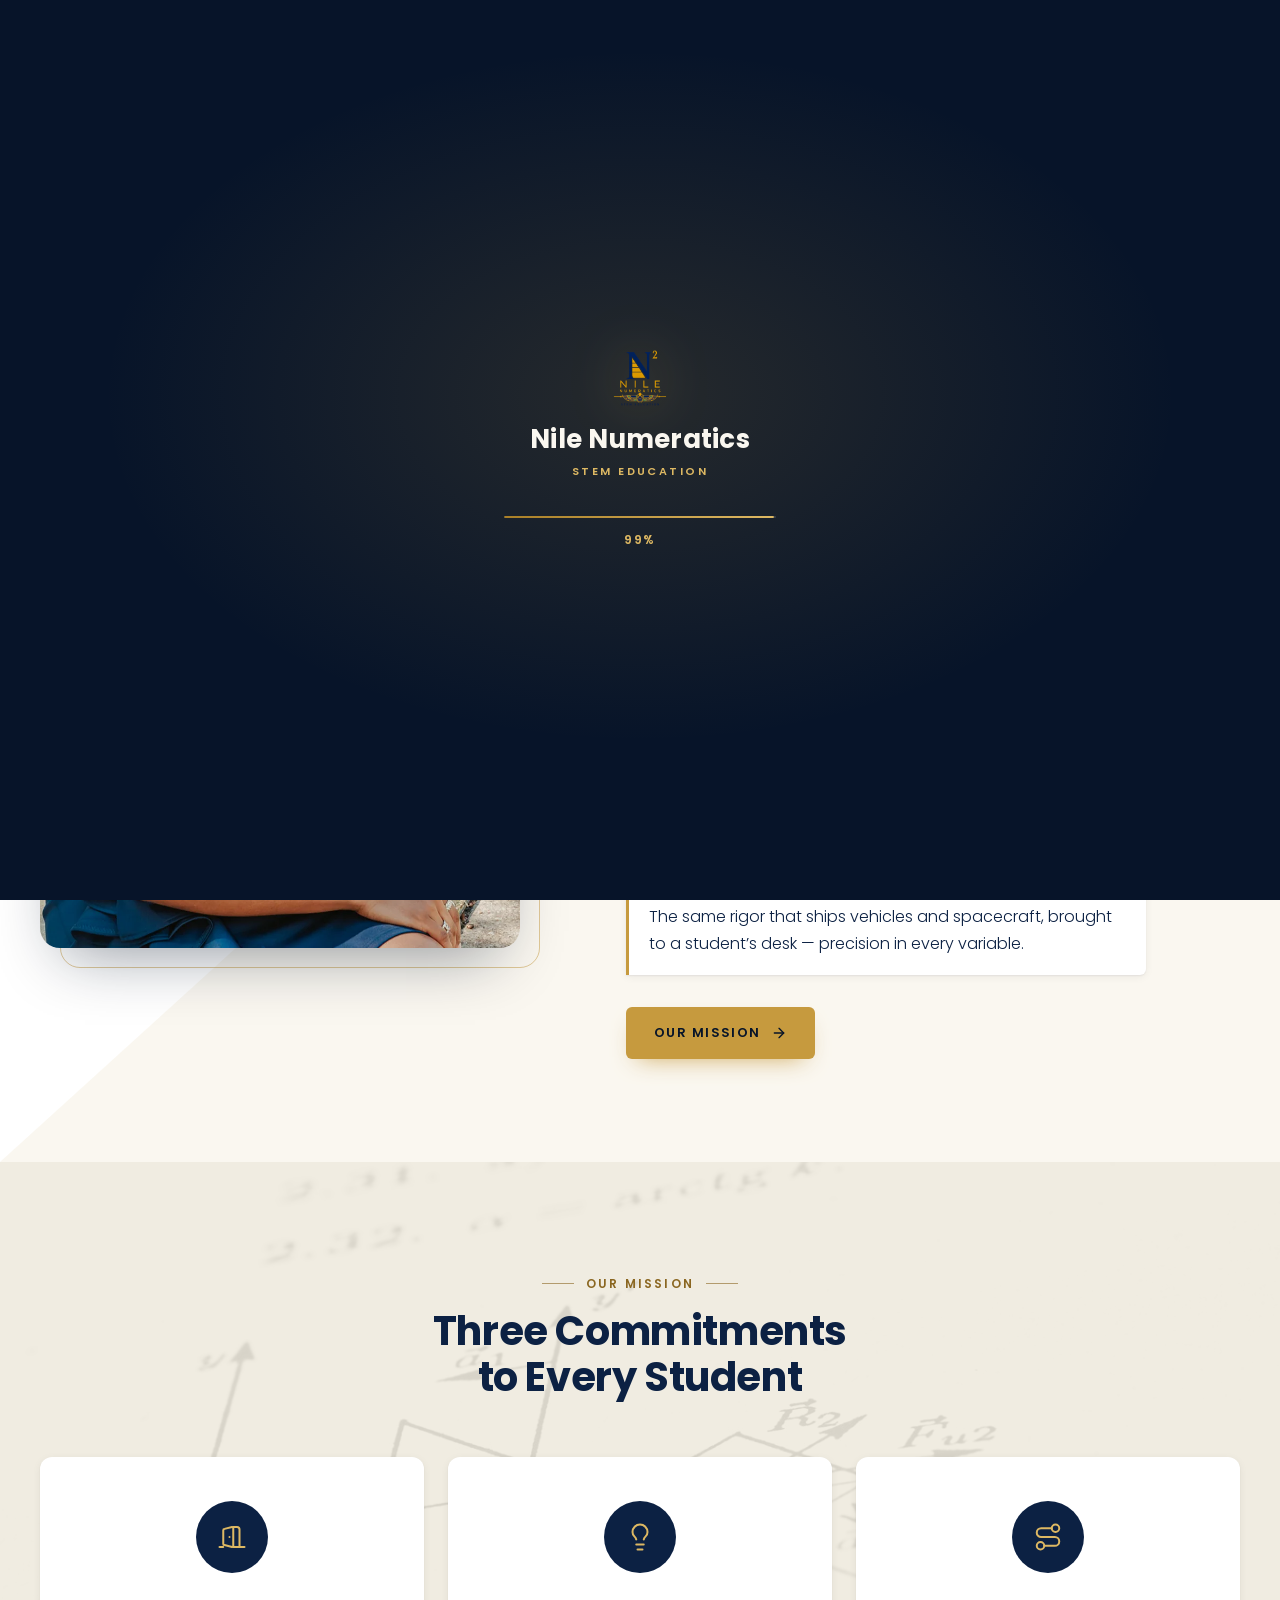
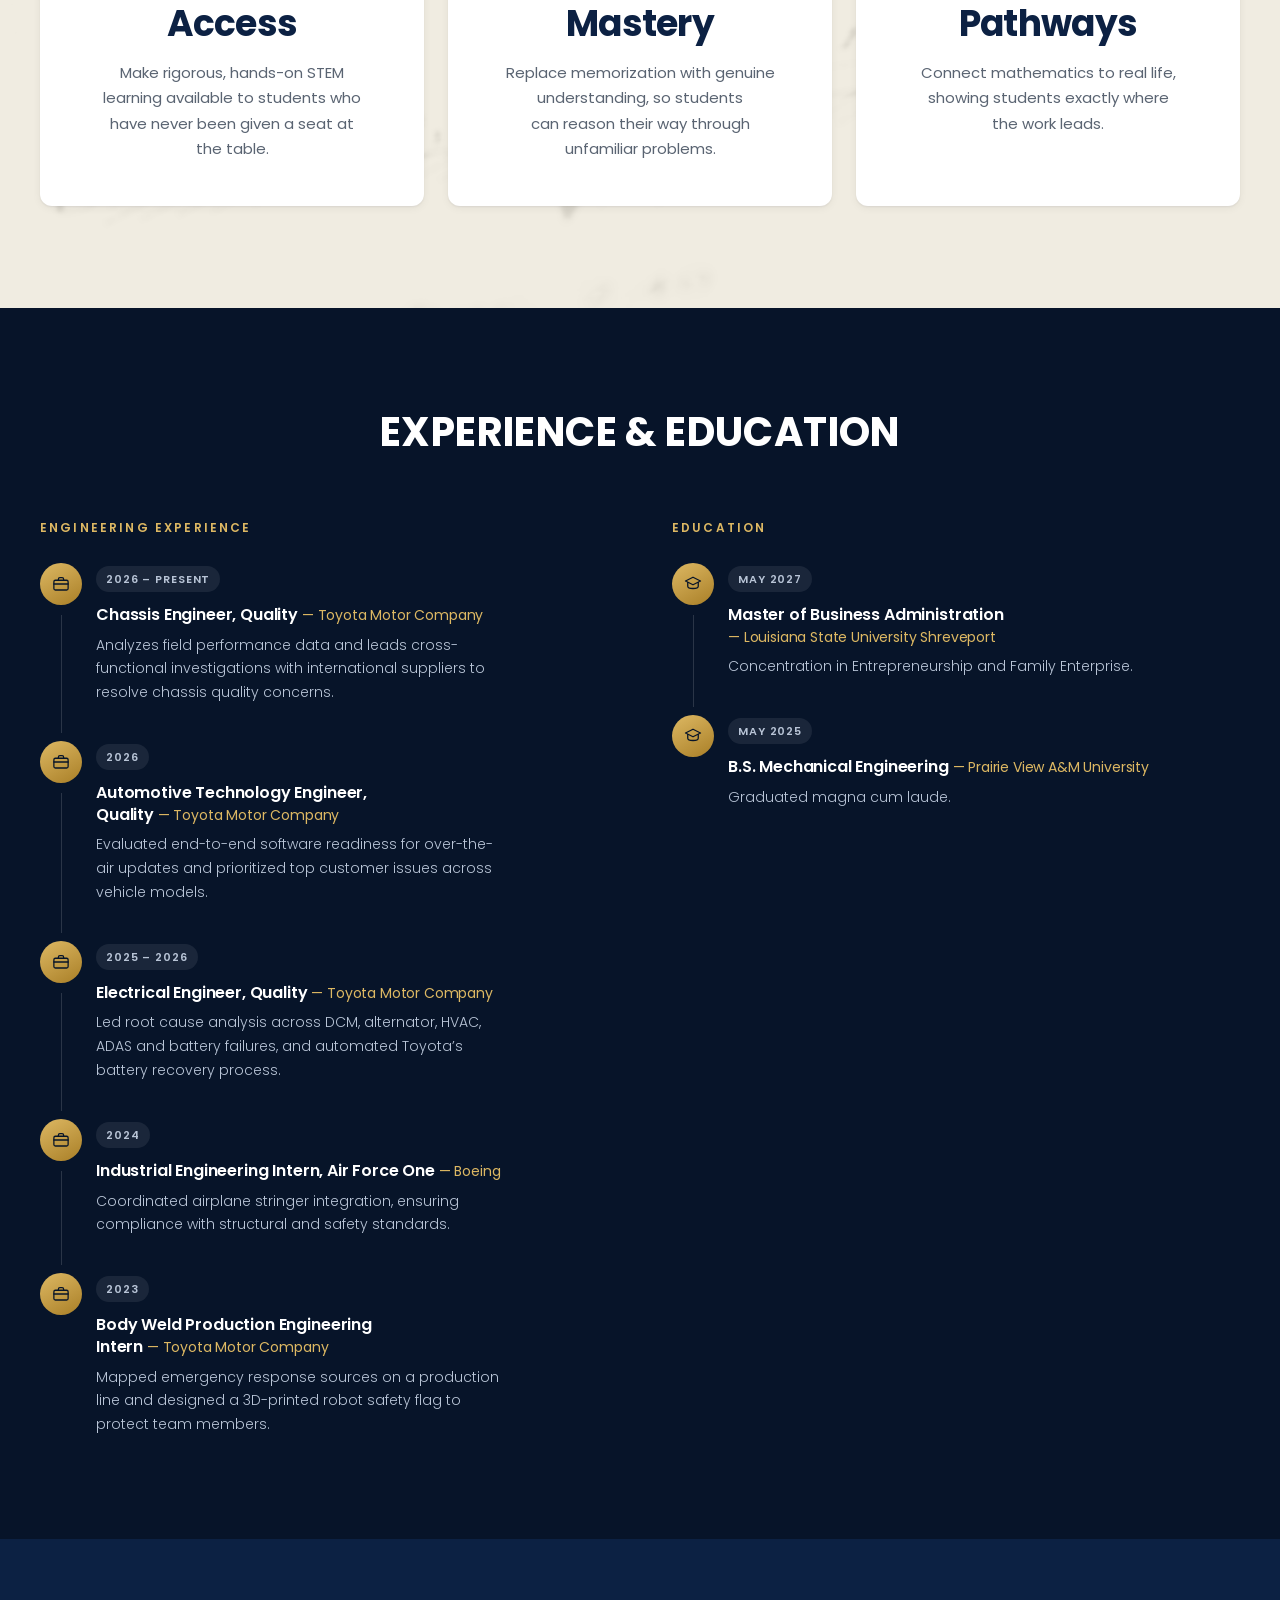
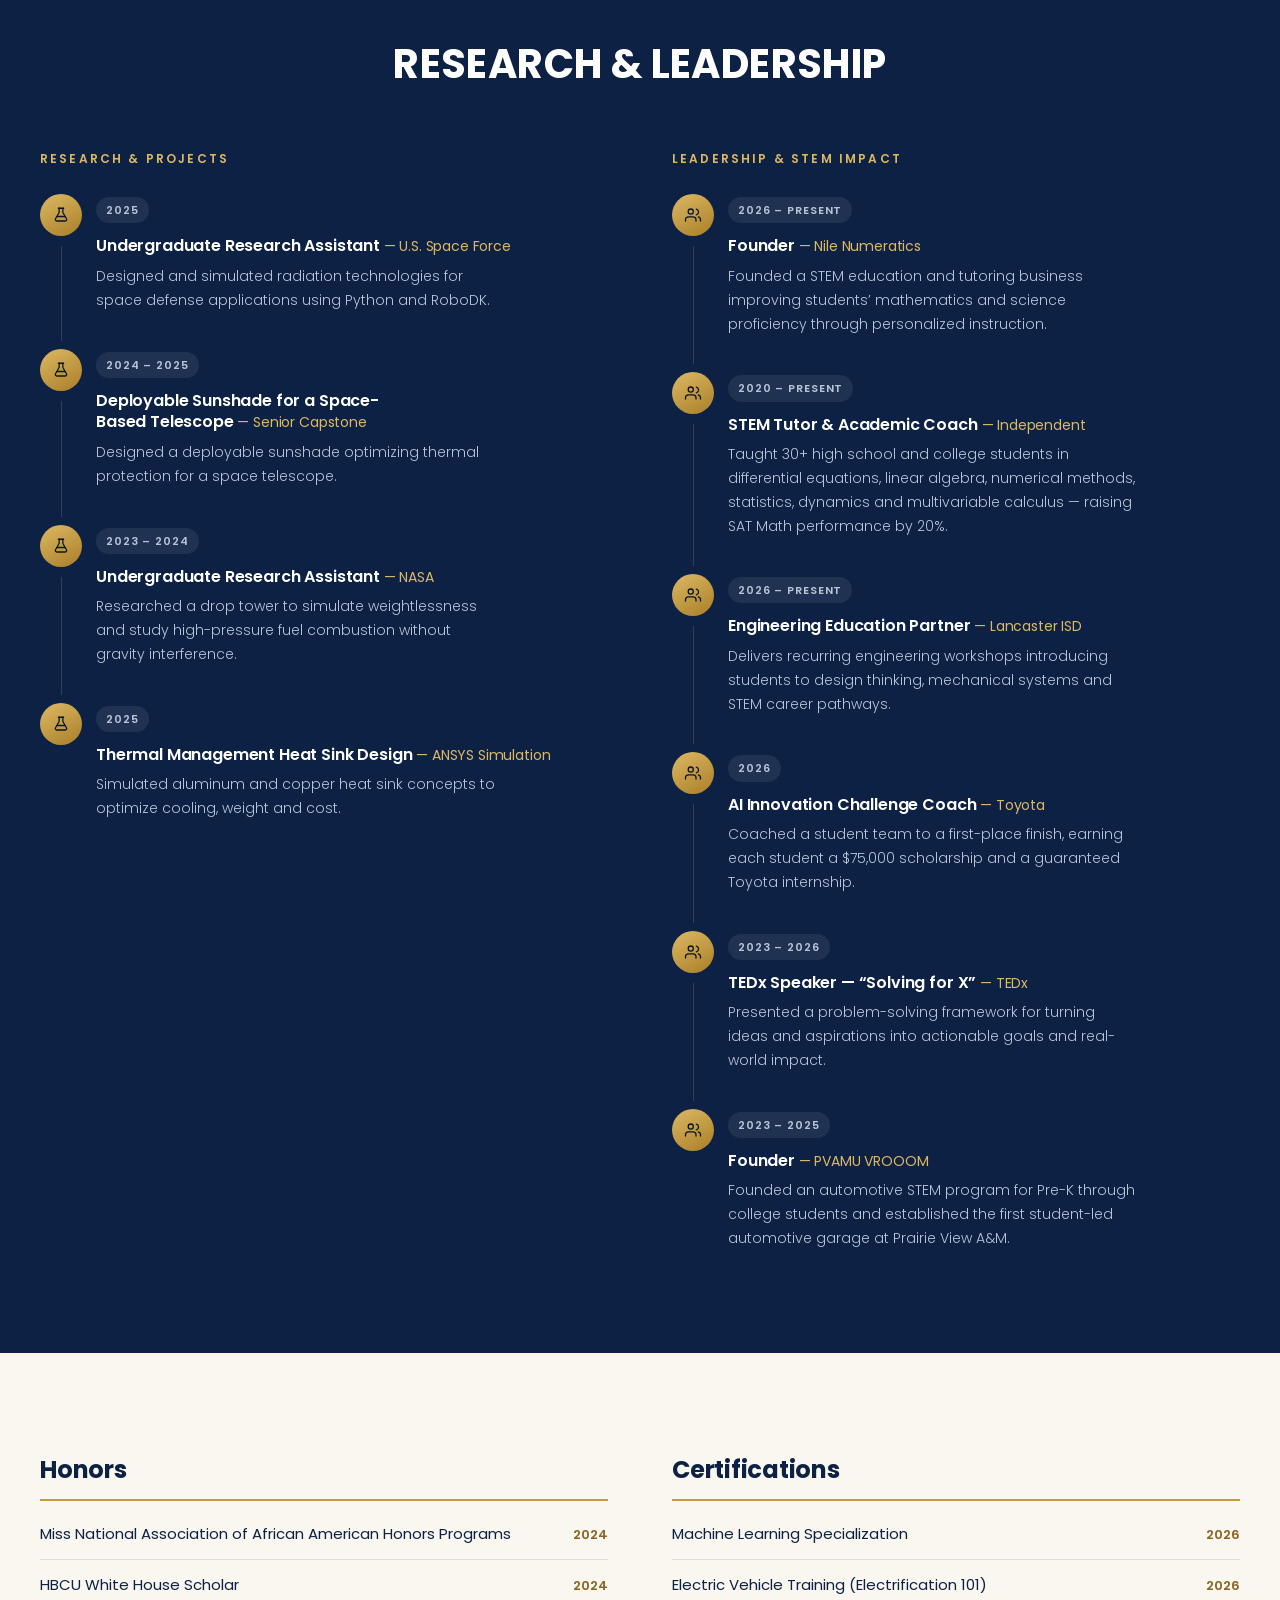
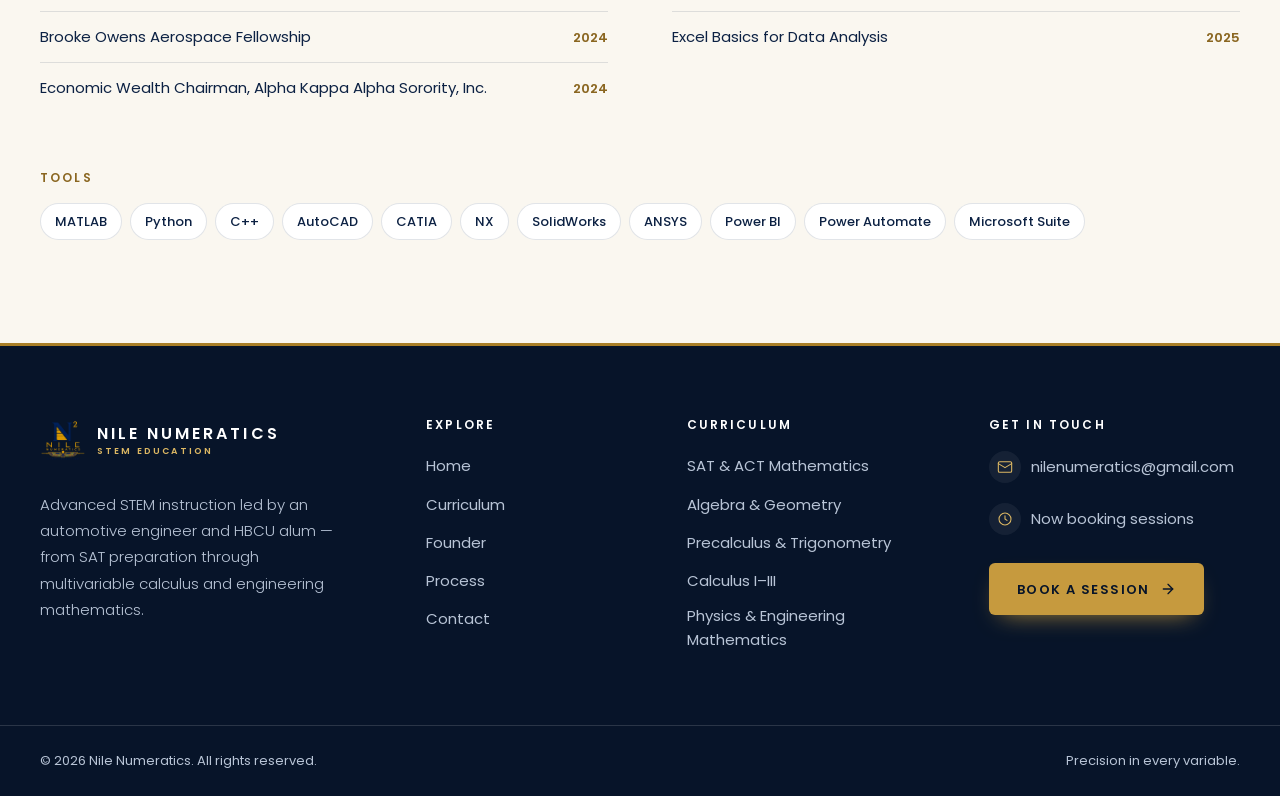
==== founder.html @ feff3dda "Update" ====
<!DOCTYPE html>
<html lang="en">
<head>
  <meta charset="utf-8">
  <meta name="viewport" content="width=device-width, initial-scale=1">
  <title>Founder | Nile Numeratics &mdash; Nadia Higgins, Automotive Engineer</title>
  <meta name="description" content="Nadia Higgins is an automotive engineer, NASA and U.S. Space Force researcher, and founder of Nile Numeratics. Mechanical engineering graduate of Prairie View A&amp;M, magna cum laude.">
  <meta name="theme-color" content="#071429">
  <link rel="canonical" href="https://nilenumeratics.com/founder.html">
  <link rel="icon" href="images/logo-nile-numeratics.png" type="image/png">

  <link rel="preload" href="fonts/poppins-v24-latin-700.woff2" as="font" type="font/woff2" crossorigin>
  <link rel="preload" href="fonts/poppins-v24-latin-regular.woff2" as="font" type="font/woff2" crossorigin>
  <link rel="preload" href="fonts/poppins-v24-latin-600.woff2" as="font" type="font/woff2" crossorigin>
  <link rel="preload" href="fonts/poppins-v24-latin-300.woff2" as="font" type="font/woff2" crossorigin>

  <!-- The portrait is this page's LCP element. -->
  <link rel="preload" as="image" href="images/founder/nadia-founder-m.webp" type="image/webp" media="(max-width: 37.5rem)" fetchpriority="high">
  <link rel="preload" as="image" href="images/founder/nadia-founder.webp" type="image/webp" media="(min-width: 37.5625rem)" fetchpriority="high">

  <link rel="stylesheet" href="css/global.css">
  <link rel="stylesheet" href="css/founder.css">

  <!-- `js` is separate from `is-loading` because it outlives it: scroll-reveal
       styles hide their content up front, and must only ever do so when there
       is a script present to reveal it again.

       `is-loading` is added only once per visit. sessionStorage (not local)
       is deliberate: the curtain should return for a genuinely new visit, but
       not when moving between pages of the site. Whichever page is landed on
       first shows it. Wrapped in try/catch because storage access throws
       outright in some privacy modes — there, the curtain simply shows. -->
  <script>
  (function () {
    var seen = false;
    try { seen = window.sessionStorage.getItem("nn-intro") === "1"; } catch (e) { seen = false; }
    document.documentElement.className += seen ? " js" : " js is-loading";
  }());
  </script>

  <style>
    html.is-loading { background-color: #071429; }
    html.is-loading body { overflow: hidden; }
    .preloader { position: fixed; inset: 0; z-index: 3000; background-color: #071429; }
    html:not(.is-loading) .preloader { display: none; }
  </style>
</head>

<body>
  <a class="skip-link" href="#main">Skip to main content</a>

  <!-- ==========================================================
       PRELOADER
       Logo, wordmark and a 0→100% bar driven by real asset loading
       (see the progress block at the bottom of <body>).
       ========================================================== -->
  <!-- role="progressbar" rather than a live region on purpose: a live region
       would re-announce the number on every frame. -->
  <div class="preloader" id="preloader" role="progressbar" aria-label="Loading Nile Numeratics"
       aria-valuemin="0" aria-valuemax="100" aria-valuenow="0">
    <div class="preloader__inner">

      <img class="preloader__logo" src="images/logo-nile-numeratics.png" alt=""
           width="50" height="50" fetchpriority="high">

      <p class="preloader__name">Nile Numeratics</p>
      <p class="preloader__tag">STEM Education</p>

      <div class="preloader__meter">
        <div class="preloader__track">
          <span class="preloader__fill" id="preloader-fill"></span>
        </div>
        <p class="preloader__pct" aria-hidden="true"><span id="preloader-pct">0</span>%</p>
      </div>

    </div>
  </div>

  <!-- ==========================================================
       HEADER
       ========================================================== -->
  <header class="header" id="header">

    <div class="topbar">
      <div class="container topbar__inner">
        <p class="topbar__note">Precision in every variable.</p>
        <div class="topbar__links">
          <span class="topbar__item">
            <svg viewBox="0 0 24 24" fill="none" stroke="currentColor" stroke-width="1.6" aria-hidden="true">
              <rect x="2" y="4" width="20" height="16" rx="2"></rect>
              <path d="m2 7 10 6 10-6"></path>
            </svg>
            <a href="mailto:nilenumeratics@gmail.com">nilenumeratics@gmail.com</a>
          </span>
          <span class="topbar__item">
            <svg viewBox="0 0 24 24" fill="none" stroke="currentColor" stroke-width="1.6" aria-hidden="true">
              <circle cx="12" cy="12" r="9"></circle>
              <path d="M12 7v5l3 2"></path>
            </svg>
            Now booking sessions
          </span>
        </div>
      </div>
    </div>

    <div class="container header__bar">

      <!-- Logo. The 50×50 PNG is a stand-in — swap for an SVG (or a 2x WebP
           inside a <picture>) as soon as a high-resolution file exists. -->
      <a class="logo" href="index.html" aria-label="Nile Numeratics — home">
        <img class="logo__mark" src="images/logo-nile-numeratics.png" alt="" width="50" height="50" decoding="async" fetchpriority="high">
        <span class="logo__text">
          <span class="logo__name">Nile Numeratics</span>
          <span class="logo__tag">STEM Education</span>
        </span>
      </a>

      <button class="nav-toggle" id="nav-toggle" type="button" aria-expanded="false" aria-controls="nav" aria-label="Open menu">
        <span></span><span></span><span></span>
      </button>

      <nav class="nav" id="nav" aria-label="Primary">
        <ul class="nav__list">
          <li><a class="nav__link" href="index.html#hero">Home</a></li>
          <li><a class="nav__link" href="index.html#curriculum">Curriculum</a></li>
          <li><a class="nav__link" href="founder.html" aria-current="page">Founder</a></li>
          <li><a class="nav__link" href="index.html#process">Process</a></li>
          <li><a class="nav__link" href="index.html#contact">Contact</a></li>
        </ul>
        <div class="nav__cta">
          <a class="btn btn--gold" href="mailto:nilenumeratics@gmail.com">Book a Session</a>
        </div>
      </nav>

    </div>
  </header>

  <div class="nav-backdrop" id="nav-backdrop" hidden></div>

  <main id="main">

    <!-- ==========================================================
         FOUNDER HERO
         Portrait left, biography right. Every claim in the badges below is
         drawn from Nadia's own CV — see the note in css/founder.css.
         ========================================================== -->
    <section class="fhero" id="founder">
      <div class="container fhero__grid">

        <div class="fhero__media">
          <picture>
            <source media="(max-width: 37.5rem)" srcset="images/founder/nadia-founder-m.webp" type="image/webp">
            <source media="(max-width: 37.5rem)" srcset="images/founder/nadia-founder-m.jpg"  type="image/jpeg">
            <source srcset="images/founder/nadia-founder.webp" type="image/webp">
            <img src="images/founder/nadia-founder.jpg"
                 alt="Nadia Higgins, founder of Nile Numeratics"
                 width="900" height="1200" fetchpriority="high" decoding="async">
          </picture>
        </div>

        <div class="fhero__copy">
          <p class="kicker">The Founder</p>

          <h1 class="fhero__title">Meet <span class="accent">Nadia Higgins</span></h1>

          <p class="fhero__lead">
            Nadia Higgins is an engineer and researcher focused on intelligent
            mobility, autonomous systems, and human-centered engineering
            innovation. She is an Automotive Engineer for a leading global
            automaker, an MBA candidate at Louisiana State University
            Shreveport, and a graduate of Prairie View A&amp;M University, where
            she earned a B.S. in Mechanical Engineering, magna cum laude.
          </p>

          <p class="fhero__lead">
            She founded Nile Numeratics to bring the same precision and
            analytical rigor she applies to aerospace and automotive
            engineering into the classroom &mdash; increasing access to
            hands-on STEM experiences for the next generation of
            problem-solvers.
          </p>

          <ul class="fhero__badges" role="list">
            <li class="badge">
              <span class="badge__icon" aria-hidden="true">
                <svg viewBox="0 0 24 24" fill="none" stroke="currentColor" stroke-width="1.7"
                     stroke-linecap="round" stroke-linejoin="round"><path d="M3.2 13.4 4.8 8.6A2.1 2.1 0 0 1 6.8 7.2h10.4a2.1 2.1 0 0 1 2 1.4l1.6 4.8"></path><path d="M3.2 13.4h17.6v3.9a1 1 0 0 1-1 1h-1.6a1 1 0 0 1-1-1v-1H6.8v1a1 1 0 0 1-1 1H4.2a1 1 0 0 1-1-1Z"></path><circle cx="7.2" cy="15.6" r=".85" fill="currentColor" stroke="none"></circle><circle cx="16.8" cy="15.6" r=".85" fill="currentColor" stroke="none"></circle></svg>
              </span>
              <span class="badge__text">
                <span class="badge__title">Automotive Engineer</span>
                <span class="badge__sub">Leading global automaker</span>
              </span>
            </li>
            <li class="badge">
              <span class="badge__icon" aria-hidden="true">
                <svg viewBox="0 0 24 24" fill="none" stroke="currentColor" stroke-width="1.7"
                     stroke-linecap="round" stroke-linejoin="round"><path d="M4.5 16.5c-1.5 1.3-2 5-2 5s3.7-.5 5-2c.7-.8.7-2.1-.1-2.9a2 2 0 0 0-2.9-.1Z"></path><path d="M12 15 9 12a11 11 0 0 1 2-6.3C13.1 2.8 16.4 2 19.5 2c0 3.1-.8 6.4-3.7 8.5A11 11 0 0 1 12 15Z"></path><path d="M9 12H5s.4-2.4 1.6-3.2C7.9 7.9 9 8 9 8"></path><path d="M12 15v4s2.4-.4 3.2-1.6c.9-1.3.8-2.4.8-2.4"></path></svg>
              </span>
              <span class="badge__text">
                <span class="badge__title">NASA &amp; Space Force</span>
                <span class="badge__sub">Undergraduate research assistant</span>
              </span>
            </li>
            <li class="badge">
              <span class="badge__icon" aria-hidden="true">
                <svg viewBox="0 0 24 24" fill="none" stroke="currentColor" stroke-width="1.7"
                     stroke-linecap="round" stroke-linejoin="round"><path d="M12 3 2 8l10 5 10-5-10-5Z"></path><path d="M5 10v5c0 1.7 3.1 3 7 3s7-1.3 7-3v-5"></path></svg>
              </span>
              <span class="badge__text">
                <span class="badge__title">Magna Cum Laude</span>
                <span class="badge__sub">B.S. Mechanical Engineering</span>
              </span>
            </li>
            <li class="badge">
              <span class="badge__icon" aria-hidden="true">
                <svg viewBox="0 0 24 24" fill="none" stroke="currentColor" stroke-width="1.7"
                     stroke-linecap="round" stroke-linejoin="round"><path d="M16 20v-1.6a4 4 0 0 0-4-4H6a4 4 0 0 0-4 4V20"></path><circle cx="9" cy="7.4" r="3.4"></circle><path d="M22 20v-1.6a4 4 0 0 0-3-3.9"></path><path d="M16.5 4.2a4 4 0 0 1 0 7.7"></path></svg>
              </span>
              <span class="badge__text">
                <span class="badge__title">30+ Students Taught</span>
                <span class="badge__sub">SAT Math performance up 20%</span>
              </span>
            </li>
          </ul>

          <p class="fhero__callout">
            The same rigor that ships vehicles and spacecraft, brought to a
            student&rsquo;s desk &mdash; precision in every variable.
          </p>

          <a class="btn btn--gold fhero__cta" href="#mission">
            Our Mission
            <svg viewBox="0 0 24 24" fill="none" stroke="currentColor" stroke-width="2"
                 stroke-linecap="round" stroke-linejoin="round" aria-hidden="true">
              <path d="M5 12h14"></path><path d="m12 5 7 7-7 7"></path>
            </svg>
          </a>
        </div>

      </div>
    </section>

    <!-- ==========================================================
         MISSION
         Three pillars, centred. The reference layout this follows puts big
         headline numbers here; Nile Numeratics launched in 2026 and has no
         such figures, so the pillars carry the cards instead. Do not swap in
         invented counts.
         ========================================================== -->
    <section class="mission" id="mission">
      <div class="container">

        <div class="mission__head">
          <p class="kicker kicker--center">Our Mission</p>
          <h2 class="mission__title">Three Commitments to Every Student</h2>
        </div>

        <ul class="mission__grid" role="list">
          <li class="pillar">
            <span class="pillar__icon" aria-hidden="true">
              <svg viewBox="0 0 24 24" fill="none" stroke="currentColor" stroke-width="1.6"
                   stroke-linecap="round" stroke-linejoin="round"><path d="M13 4h3a2 2 0 0 1 2 2v14"></path><path d="M2 20h3"></path><path d="M13 20h9"></path><path d="M10 12v.01"></path><path d="M13 4.8v14.4a.8.8 0 0 1-1 .77l-6-1.5A1 1 0 0 1 5 17.5V6.5a1 1 0 0 1 1-1l6-1.5a.8.8 0 0 1 1 .77Z"></path></svg>
            </span>
            <h3 class="pillar__title">Access</h3>
            <p class="pillar__text">Make rigorous, hands-on STEM learning available to students who have never been given a seat at the table.</p>
          </li>
          <li class="pillar">
            <span class="pillar__icon" aria-hidden="true">
              <svg viewBox="0 0 24 24" fill="none" stroke="currentColor" stroke-width="1.6"
                   stroke-linecap="round" stroke-linejoin="round"><path d="M15 14c.2-1 .7-1.7 1.5-2.5 1-.9 1.5-2.2 1.5-3.5A6 6 0 0 0 6 8c0 1 .2 2.2 1.5 3.5.8.8 1.3 1.5 1.5 2.5"></path><path d="M9 18h6"></path><path d="M10 22h4"></path></svg>
            </span>
            <h3 class="pillar__title">Mastery</h3>
            <p class="pillar__text">Replace memorization with genuine understanding, so students can reason their way through unfamiliar problems.</p>
          </li>
          <li class="pillar">
            <span class="pillar__icon" aria-hidden="true">
              <svg viewBox="0 0 24 24" fill="none" stroke="currentColor" stroke-width="1.6"
                   stroke-linecap="round" stroke-linejoin="round"><circle cx="6" cy="19" r="3"></circle><path d="M9 19h8.5a3.5 3.5 0 0 0 0-7h-11a3.5 3.5 0 0 1 0-7H15"></path><circle cx="18" cy="5" r="3"></circle></svg>
            </span>
            <h3 class="pillar__title">Pathways</h3>
            <p class="pillar__text">Connect mathematics to real life, showing students exactly where the work leads.</p>
          </li>
        </ul>

      </div>
    </section>

    <!-- ==========================================================
         EXPERIENCE &AMP; EDUCATION
         ========================================================== -->
    <section class="timeline timeline--deep" id="experience">
      <div class="container">
        <h2 class="timeline__title">Experience &amp; Education</h2>
        <div class="timeline__cols">
          <div class="tl__col">
            <h3 class="tl__heading">Engineering Experience</h3>
            <ol class="tl" role="list">
            <li class="tl__item">
              <span class="tl__icon" aria-hidden="true">
                <svg viewBox="0 0 24 24" fill="none" stroke="currentColor" stroke-width="1.7"
                     stroke-linecap="round" stroke-linejoin="round"><rect x="2.5" y="7" width="19" height="13" rx="2"></rect><path d="M8.5 7V5.5a2 2 0 0 1 2-2h3a2 2 0 0 1 2 2V7"></path><path d="M2.5 12h19"></path></svg>
              </span>
              <p class="tl__date">2026 &ndash; Present</p>
              <h4 class="tl__role">Chassis Engineer, Quality <span class="tl__org">&mdash; Toyota Motor Company</span></h4>
              <p class="tl__desc">Analyzes field performance data and leads cross-functional investigations with international suppliers to resolve chassis quality concerns.</p>
            </li>
            <li class="tl__item">
              <span class="tl__icon" aria-hidden="true">
                <svg viewBox="0 0 24 24" fill="none" stroke="currentColor" stroke-width="1.7"
                     stroke-linecap="round" stroke-linejoin="round"><rect x="2.5" y="7" width="19" height="13" rx="2"></rect><path d="M8.5 7V5.5a2 2 0 0 1 2-2h3a2 2 0 0 1 2 2V7"></path><path d="M2.5 12h19"></path></svg>
              </span>
              <p class="tl__date">2026</p>
              <h4 class="tl__role">Automotive Technology Engineer, Quality <span class="tl__org">&mdash; Toyota Motor Company</span></h4>
              <p class="tl__desc">Evaluated end-to-end software readiness for over-the-air updates and prioritized top customer issues across vehicle models.</p>
            </li>
            <li class="tl__item">
              <span class="tl__icon" aria-hidden="true">
                <svg viewBox="0 0 24 24" fill="none" stroke="currentColor" stroke-width="1.7"
                     stroke-linecap="round" stroke-linejoin="round"><rect x="2.5" y="7" width="19" height="13" rx="2"></rect><path d="M8.5 7V5.5a2 2 0 0 1 2-2h3a2 2 0 0 1 2 2V7"></path><path d="M2.5 12h19"></path></svg>
              </span>
              <p class="tl__date">2025 &ndash; 2026</p>
              <h4 class="tl__role">Electrical Engineer, Quality <span class="tl__org">&mdash; Toyota Motor Company</span></h4>
              <p class="tl__desc">Led root cause analysis across DCM, alternator, HVAC, ADAS and battery failures, and automated Toyota&rsquo;s battery recovery process.</p>
            </li>
            <li class="tl__item">
              <span class="tl__icon" aria-hidden="true">
                <svg viewBox="0 0 24 24" fill="none" stroke="currentColor" stroke-width="1.7"
                     stroke-linecap="round" stroke-linejoin="round"><rect x="2.5" y="7" width="19" height="13" rx="2"></rect><path d="M8.5 7V5.5a2 2 0 0 1 2-2h3a2 2 0 0 1 2 2V7"></path><path d="M2.5 12h19"></path></svg>
              </span>
              <p class="tl__date">2024</p>
              <h4 class="tl__role">Industrial Engineering Intern, Air Force One <span class="tl__org">&mdash; Boeing</span></h4>
              <p class="tl__desc">Coordinated airplane stringer integration, ensuring compliance with structural and safety standards.</p>
            </li>
            <li class="tl__item">
              <span class="tl__icon" aria-hidden="true">
                <svg viewBox="0 0 24 24" fill="none" stroke="currentColor" stroke-width="1.7"
                     stroke-linecap="round" stroke-linejoin="round"><rect x="2.5" y="7" width="19" height="13" rx="2"></rect><path d="M8.5 7V5.5a2 2 0 0 1 2-2h3a2 2 0 0 1 2 2V7"></path><path d="M2.5 12h19"></path></svg>
              </span>
              <p class="tl__date">2023</p>
              <h4 class="tl__role">Body Weld Production Engineering Intern <span class="tl__org">&mdash; Toyota Motor Company</span></h4>
              <p class="tl__desc">Mapped emergency response sources on a production line and designed a 3D-printed robot safety flag to protect team members.</p>
            </li>
            </ol>
          </div>
          <div class="tl__col">
            <h3 class="tl__heading">Education</h3>
            <ol class="tl" role="list">
            <li class="tl__item">
              <span class="tl__icon" aria-hidden="true">
                <svg viewBox="0 0 24 24" fill="none" stroke="currentColor" stroke-width="1.7"
                     stroke-linecap="round" stroke-linejoin="round"><path d="M12 3 2 8l10 5 10-5-10-5Z"></path><path d="M5 10v5c0 1.7 3.1 3 7 3s7-1.3 7-3v-5"></path></svg>
              </span>
              <p class="tl__date">May 2027</p>
              <h4 class="tl__role">Master of Business Administration <span class="tl__org">&mdash; Louisiana State University Shreveport</span></h4>
              <p class="tl__desc">Concentration in Entrepreneurship and Family Enterprise.</p>
            </li>
            <li class="tl__item">
              <span class="tl__icon" aria-hidden="true">
                <svg viewBox="0 0 24 24" fill="none" stroke="currentColor" stroke-width="1.7"
                     stroke-linecap="round" stroke-linejoin="round"><path d="M12 3 2 8l10 5 10-5-10-5Z"></path><path d="M5 10v5c0 1.7 3.1 3 7 3s7-1.3 7-3v-5"></path></svg>
              </span>
              <p class="tl__date">May 2025</p>
              <h4 class="tl__role">B.S. Mechanical Engineering <span class="tl__org">&mdash; Prairie View A&amp;M University</span></h4>
              <p class="tl__desc">Graduated magna cum laude.</p>
            </li>
            </ol>
          </div>
        </div>
      </div>
    </section>

    <!-- ==========================================================
         RESEARCH &AMP; LEADERSHIP
         ========================================================== -->
    <section class="timeline timeline--mid" id="research">
      <div class="container">
        <h2 class="timeline__title">Research &amp; Leadership</h2>
        <div class="timeline__cols">
          <div class="tl__col">
            <h3 class="tl__heading">Research &amp; Projects</h3>
            <ol class="tl" role="list">
            <li class="tl__item">
              <span class="tl__icon" aria-hidden="true">
                <svg viewBox="0 0 24 24" fill="none" stroke="currentColor" stroke-width="1.7"
                     stroke-linecap="round" stroke-linejoin="round"><path d="M9.5 3v5.6L4.7 17a2 2 0 0 0 1.7 3h11.2a2 2 0 0 0 1.7-3l-4.8-8.4V3"></path><path d="M8.5 3h7"></path><path d="M7 14h10"></path></svg>
              </span>
              <p class="tl__date">2025</p>
              <h4 class="tl__role">Undergraduate Research Assistant <span class="tl__org">&mdash; U.S. Space Force</span></h4>
              <p class="tl__desc">Designed and simulated radiation technologies for space defense applications using Python and RoboDK.</p>
            </li>
            <li class="tl__item">
              <span class="tl__icon" aria-hidden="true">
                <svg viewBox="0 0 24 24" fill="none" stroke="currentColor" stroke-width="1.7"
                     stroke-linecap="round" stroke-linejoin="round"><path d="M9.5 3v5.6L4.7 17a2 2 0 0 0 1.7 3h11.2a2 2 0 0 0 1.7-3l-4.8-8.4V3"></path><path d="M8.5 3h7"></path><path d="M7 14h10"></path></svg>
              </span>
              <p class="tl__date">2024 &ndash; 2025</p>
              <h4 class="tl__role">Deployable Sunshade for a Space-Based Telescope <span class="tl__org">&mdash; Senior Capstone</span></h4>
              <p class="tl__desc">Designed a deployable sunshade optimizing thermal protection for a space telescope.</p>
            </li>
            <li class="tl__item">
              <span class="tl__icon" aria-hidden="true">
                <svg viewBox="0 0 24 24" fill="none" stroke="currentColor" stroke-width="1.7"
                     stroke-linecap="round" stroke-linejoin="round"><path d="M9.5 3v5.6L4.7 17a2 2 0 0 0 1.7 3h11.2a2 2 0 0 0 1.7-3l-4.8-8.4V3"></path><path d="M8.5 3h7"></path><path d="M7 14h10"></path></svg>
              </span>
              <p class="tl__date">2023 &ndash; 2024</p>
              <h4 class="tl__role">Undergraduate Research Assistant <span class="tl__org">&mdash; NASA</span></h4>
              <p class="tl__desc">Researched a drop tower to simulate weightlessness and study high-pressure fuel combustion without gravity interference.</p>
            </li>
            <li class="tl__item">
              <span class="tl__icon" aria-hidden="true">
                <svg viewBox="0 0 24 24" fill="none" stroke="currentColor" stroke-width="1.7"
                     stroke-linecap="round" stroke-linejoin="round"><path d="M9.5 3v5.6L4.7 17a2 2 0 0 0 1.7 3h11.2a2 2 0 0 0 1.7-3l-4.8-8.4V3"></path><path d="M8.5 3h7"></path><path d="M7 14h10"></path></svg>
              </span>
              <p class="tl__date">2025</p>
              <h4 class="tl__role">Thermal Management Heat Sink Design <span class="tl__org">&mdash; ANSYS Simulation</span></h4>
              <p class="tl__desc">Simulated aluminum and copper heat sink concepts to optimize cooling, weight and cost.</p>
            </li>
            </ol>
          </div>
          <div class="tl__col">
            <h3 class="tl__heading">Leadership &amp; STEM Impact</h3>
            <ol class="tl" role="list">
            <li class="tl__item">
              <span class="tl__icon" aria-hidden="true">
                <svg viewBox="0 0 24 24" fill="none" stroke="currentColor" stroke-width="1.7"
                     stroke-linecap="round" stroke-linejoin="round"><path d="M16 20v-1.6a4 4 0 0 0-4-4H6a4 4 0 0 0-4 4V20"></path><circle cx="9" cy="7.4" r="3.4"></circle><path d="M22 20v-1.6a4 4 0 0 0-3-3.9"></path><path d="M16.5 4.2a4 4 0 0 1 0 7.7"></path></svg>
              </span>
              <p class="tl__date">2026 &ndash; Present</p>
              <h4 class="tl__role">Founder <span class="tl__org">&mdash; Nile Numeratics</span></h4>
              <p class="tl__desc">Founded a STEM education and tutoring business improving students&rsquo; mathematics and science proficiency through personalized instruction.</p>
            </li>
            <li class="tl__item">
              <span class="tl__icon" aria-hidden="true">
                <svg viewBox="0 0 24 24" fill="none" stroke="currentColor" stroke-width="1.7"
                     stroke-linecap="round" stroke-linejoin="round"><path d="M16 20v-1.6a4 4 0 0 0-4-4H6a4 4 0 0 0-4 4V20"></path><circle cx="9" cy="7.4" r="3.4"></circle><path d="M22 20v-1.6a4 4 0 0 0-3-3.9"></path><path d="M16.5 4.2a4 4 0 0 1 0 7.7"></path></svg>
              </span>
              <p class="tl__date">2020 &ndash; Present</p>
              <h4 class="tl__role">STEM Tutor &amp; Academic Coach <span class="tl__org">&mdash; Independent</span></h4>
              <p class="tl__desc">Taught 30+ high school and college students in differential equations, linear algebra, numerical methods, statistics, dynamics and multivariable calculus &mdash; raising SAT Math performance by 20%.</p>
            </li>
            <li class="tl__item">
              <span class="tl__icon" aria-hidden="true">
                <svg viewBox="0 0 24 24" fill="none" stroke="currentColor" stroke-width="1.7"
                     stroke-linecap="round" stroke-linejoin="round"><path d="M16 20v-1.6a4 4 0 0 0-4-4H6a4 4 0 0 0-4 4V20"></path><circle cx="9" cy="7.4" r="3.4"></circle><path d="M22 20v-1.6a4 4 0 0 0-3-3.9"></path><path d="M16.5 4.2a4 4 0 0 1 0 7.7"></path></svg>
              </span>
              <p class="tl__date">2026 &ndash; Present</p>
              <h4 class="tl__role">Engineering Education Partner <span class="tl__org">&mdash; Lancaster ISD</span></h4>
              <p class="tl__desc">Delivers recurring engineering workshops introducing students to design thinking, mechanical systems and STEM career pathways.</p>
            </li>
            <li class="tl__item">
              <span class="tl__icon" aria-hidden="true">
                <svg viewBox="0 0 24 24" fill="none" stroke="currentColor" stroke-width="1.7"
                     stroke-linecap="round" stroke-linejoin="round"><path d="M16 20v-1.6a4 4 0 0 0-4-4H6a4 4 0 0 0-4 4V20"></path><circle cx="9" cy="7.4" r="3.4"></circle><path d="M22 20v-1.6a4 4 0 0 0-3-3.9"></path><path d="M16.5 4.2a4 4 0 0 1 0 7.7"></path></svg>
              </span>
              <p class="tl__date">2026</p>
              <h4 class="tl__role">AI Innovation Challenge Coach <span class="tl__org">&mdash; Toyota</span></h4>
              <p class="tl__desc">Coached a student team to a first-place finish, earning each student a $75,000 scholarship and a guaranteed Toyota internship.</p>
            </li>
            <li class="tl__item">
              <span class="tl__icon" aria-hidden="true">
                <svg viewBox="0 0 24 24" fill="none" stroke="currentColor" stroke-width="1.7"
                     stroke-linecap="round" stroke-linejoin="round"><path d="M16 20v-1.6a4 4 0 0 0-4-4H6a4 4 0 0 0-4 4V20"></path><circle cx="9" cy="7.4" r="3.4"></circle><path d="M22 20v-1.6a4 4 0 0 0-3-3.9"></path><path d="M16.5 4.2a4 4 0 0 1 0 7.7"></path></svg>
              </span>
              <p class="tl__date">2023 &ndash; 2026</p>
              <h4 class="tl__role">TEDx Speaker &mdash; &ldquo;Solving for X&rdquo; <span class="tl__org">&mdash; TEDx</span></h4>
              <p class="tl__desc">Presented a problem-solving framework for turning ideas and aspirations into actionable goals and real-world impact.</p>
            </li>
            <li class="tl__item">
              <span class="tl__icon" aria-hidden="true">
                <svg viewBox="0 0 24 24" fill="none" stroke="currentColor" stroke-width="1.7"
                     stroke-linecap="round" stroke-linejoin="round"><path d="M16 20v-1.6a4 4 0 0 0-4-4H6a4 4 0 0 0-4 4V20"></path><circle cx="9" cy="7.4" r="3.4"></circle><path d="M22 20v-1.6a4 4 0 0 0-3-3.9"></path><path d="M16.5 4.2a4 4 0 0 1 0 7.7"></path></svg>
              </span>
              <p class="tl__date">2023 &ndash; 2025</p>
              <h4 class="tl__role">Founder <span class="tl__org">&mdash; PVAMU VROOOM</span></h4>
              <p class="tl__desc">Founded an automotive STEM program for Pre-K through college students and established the first student-led automotive garage at Prairie View A&amp;M.</p>
            </li>
            </ol>
          </div>
        </div>
      </div>
    </section>

    <!-- ==========================================================
         HONORS & CERTIFICATIONS
         ========================================================== -->
    <section class="awards" id="honors">
      <div class="container">
        <div class="awards__cols">

          <div class="awards__col">
            <h2 class="awards__heading">Honors</h2>
            <ul class="award__list" role="list">
              <li class="award"><span class="award__name">Miss National Association of African American Honors Programs</span><span class="award__year">2024</span></li>
              <li class="award"><span class="award__name">HBCU White House Scholar</span><span class="award__year">2024</span></li>
              <li class="award"><span class="award__name">Brooke Owens Aerospace Fellowship</span><span class="award__year">2024</span></li>
              <li class="award"><span class="award__name">Economic Wealth Chairman, Alpha Kappa Alpha Sorority, Inc.</span><span class="award__year">2024</span></li>
            </ul>
          </div>

          <div class="awards__col">
            <h2 class="awards__heading">Certifications</h2>
            <ul class="award__list" role="list">
              <li class="award"><span class="award__name">Machine Learning Specialization</span><span class="award__year">2026</span></li>
              <li class="award"><span class="award__name">Electric Vehicle Training (Electrification 101)</span><span class="award__year">2026</span></li>
              <li class="award"><span class="award__name">Excel Basics for Data Analysis</span><span class="award__year">2025</span></li>
            </ul>
          </div>

        </div>

        <div class="tools">
          <h3 class="tools__heading">Tools</h3>
          <ul class="tools__list" role="list">
            <li class="tools__chip">MATLAB</li>
            <li class="tools__chip">Python</li>
            <li class="tools__chip">C++</li>
            <li class="tools__chip">AutoCAD</li>
            <li class="tools__chip">CATIA</li>
            <li class="tools__chip">NX</li>
            <li class="tools__chip">SolidWorks</li>
            <li class="tools__chip">ANSYS</li>
            <li class="tools__chip">Power BI</li>
            <li class="tools__chip">Power Automate</li>
            <li class="tools__chip">Microsoft Suite</li>
          </ul>
        </div>
      </div>
    </section>

  </main>

  <!-- ==========================================================
       FOOTER
       Site-wide, so every rule for it lives in css/global.css section 8.
       ========================================================== -->
  <footer class="footer on-dark">
    <div class="container footer__grid">

      <div class="footer__brand">
        <a class="logo" href="index.html" aria-label="Nile Numeratics — home">
          <img class="logo__mark" src="images/logo-nile-numeratics.png" alt=""
               width="50" height="50" loading="lazy" decoding="async">
          <span class="logo__text">
            <span class="logo__name">Nile Numeratics</span>
            <span class="logo__tag">STEM Education</span>
          </span>
        </a>

        <p class="footer__blurb">
          Advanced STEM instruction led by an automotive engineer and HBCU alum
          &mdash; from SAT preparation through multivariable calculus and
          engineering mathematics.
        </p>
      </div>

      <nav class="footer__col" aria-labelledby="footer-explore">
        <h2 class="footer__heading" id="footer-explore">Explore</h2>
        <ul class="footer__list" role="list">
            <li><a class="footer__link" href="index.html#hero">Home</a></li>
            <li><a class="footer__link" href="index.html#curriculum">Curriculum</a></li>
            <li><a class="footer__link" href="founder.html" aria-current="page">Founder</a></li>
            <li><a class="footer__link" href="index.html#process">Process</a></li>
            <li><a class="footer__link" href="index.html#contact">Contact</a></li>
        </ul>
      </nav>

      <nav class="footer__col" aria-labelledby="footer-curriculum">
        <h2 class="footer__heading" id="footer-curriculum">Curriculum</h2>
        <ul class="footer__list" role="list">
            <li><a class="footer__link" href="index.html?track=sat#curriculum">SAT &amp; ACT Mathematics</a></li>
            <li><a class="footer__link" href="index.html?track=algebra#curriculum">Algebra &amp; Geometry</a></li>
            <li><a class="footer__link" href="index.html?track=precalculus#curriculum">Precalculus &amp; Trigonometry</a></li>
            <li><a class="footer__link" href="index.html?track=calculus#curriculum">Calculus I&ndash;III</a></li>
            <li><a class="footer__link" href="index.html?track=physics#curriculum">Physics &amp; Engineering Mathematics</a></li>
        </ul>
      </nav>

      <div class="footer__col">
        <h2 class="footer__heading">Get in touch</h2>

        <p class="footer__contact">
          <span class="footer__contact-icon" aria-hidden="true">
            <svg viewBox="0 0 24 24" fill="none" stroke="currentColor" stroke-width="1.6"
                 stroke-linecap="round" stroke-linejoin="round">
              <rect x="2" y="4" width="20" height="16" rx="2"></rect>
              <path d="m2 7 10 6 10-6"></path>
            </svg>
          </span>
          <a class="footer__link" href="mailto:nilenumeratics@gmail.com">nilenumeratics@<wbr>gmail.com</a>
        </p>

        <p class="footer__contact">
          <span class="footer__contact-icon" aria-hidden="true">
            <svg viewBox="0 0 24 24" fill="none" stroke="currentColor" stroke-width="1.6"
                 stroke-linecap="round" stroke-linejoin="round">
              <circle cx="12" cy="12" r="9"></circle><path d="M12 7v5l3 2"></path>
            </svg>
          </span>
          Now booking sessions
        </p>

        <a class="btn btn--gold footer__cta" href="index.html#contact">
          Book a Session
          <svg viewBox="0 0 24 24" fill="none" stroke="currentColor" stroke-width="2"
               stroke-linecap="round" stroke-linejoin="round" aria-hidden="true">
            <path d="M5 12h14"></path><path d="m12 5 7 7-7 7"></path>
          </svg>
        </a>
      </div>

    </div>

    <div class="footer__bar">
      <div class="container footer__bar-inner">
        <!-- The year is filled in by main.js; the literal below is the
             fallback that shows when the script has not run. -->
        <p class="footer__fine">
          &copy; <span id="footer-year">2026</span> Nile Numeratics. All rights reserved.
        </p>
        <p class="footer__fine footer__fine--motto">Precision in every variable.</p>
      </div>
    </div>
  </footer>

  <!-- ==========================================================
       BACK TO TOP
       Hidden until the page has scrolled a screen or so; main.js toggles
       .is-visible. It is a real <button>, so it is reachable by keyboard
       and announced properly.
       ========================================================== -->
  <button class="to-top" id="to-top" type="button" aria-label="Back to top">
    <svg viewBox="0 0 24 24" fill="none" stroke="currentColor" stroke-width="2.2"
         stroke-linecap="round" stroke-linejoin="round" aria-hidden="true">
      <path d="M12 19V5"></path><path d="m5 12 7-7 7 7"></path>
    </svg>
  </button>

  <!-- ==========================================================
       PRELOADER PROGRESS
       Inline and un-deferred on purpose: the counter has to start the
       moment the markup above it is parsed, which is earlier than any
       deferred file would run. It is small enough to stay here.
       ========================================================== -->
  <script>
  (function () {
    "use strict";

    var root  = document.documentElement;
    var el    = document.getElementById("preloader");
    var fill  = document.getElementById("preloader-fill");
    var pct   = document.getElementById("preloader-pct");
    if (!el || !fill || !pct) { root.className = root.className.replace(/\bis-loading\b/, ""); return; }

    /* Curtain not armed this visit — drop the markup and do nothing else. */
    if (!/\bis-loading\b/.test(root.className)) {
      if (el.parentNode) { el.parentNode.removeChild(el); }
      return;
    }

    var MIN_MS  = 2200;   /* Floor, so the climb is watchable even on a warm cache. */
    var MAX_MS  = 8000;   /* Ceiling: one hung asset must never trap the visitor. */
    var HOLD_MS = 420;    /* Beat at 100% before the curtain lifts. */
    var EASE    = 0.075;  /* Lower = lazier glide toward the target. */

    var start    = Date.now();
    var shown    = 0;     /* What the bar is currently displaying. */
    var settled  = false;
    var pageDone = false;

    /* --------------------------------------------------------------
       Real progress: every <img> on the page plus the window load
       event, which covers the stylesheets, fonts and this script.
       -------------------------------------------------------------- */
    var imgs   = [].slice.call(document.images);
    var total  = imgs.length + 1;
    var done   = 0;

    var tally = function () { done++; };

    imgs.forEach(function (img) {
      if (img.complete) { tally(); return; }
      img.addEventListener("load",  tally, { once: true });
      img.addEventListener("error", tally, { once: true });   /* A 404 is still resolved. */
    });

    window.addEventListener("load", function () { pageDone = true; tally(); });

    /* --------------------------------------------------------------
       Paint loop. The target is the LOWER of two limits — how much has
       actually loaded, and how far through MIN_MS we are. Assets pace
       the bar on a slow connection; the clock paces it on a fast one,
       which is what stops a warm cache from pinning the bar at 96 and
       then just waiting out the floor. Capped below 100 either way
       until the page is genuinely finished.
       -------------------------------------------------------------- */
    var tick = function () {
      var elapsed = Date.now() - start;
      var real    = (done / total) * 100;
      var pace    = (elapsed / MIN_MS) * 100;
      var timeout = elapsed >= MAX_MS;
      var ready   = (pageDone || timeout) && elapsed >= MIN_MS;

      var target = ready ? 100 : Math.min(real, pace, 96);
      shown += (target - shown) * EASE;                 /* Ease toward the target. */
      if (target - shown < 0.4) { shown = target; }     /* Snap out the last sliver. */

      var value = Math.round(shown);
      fill.style.transform = "scaleX(" + (shown / 100) + ")";
      pct.textContent = value;
      el.setAttribute("aria-valuenow", value);

      if (value >= 100 && ready) { reveal(); return; }
      window.requestAnimationFrame(tick);
    };

    /* --------------------------------------------------------------
       Lift the curtain: drop .is-loading so the hero animations that
       were parked at frame zero start now rather than having played
       out behind the overlay, then bin the node once it has faded.
       -------------------------------------------------------------- */
    function reveal() {
      if (settled) { return; }
      settled = true;

      window.setTimeout(function () {
        el.classList.add("is-done");
        root.className = root.className.replace(/\bis-loading\b/, "");

        /* Remember it ran, so the rest of the visit skips it. */
        try { window.sessionStorage.setItem("nn-intro", "1"); } catch (err) {}

        /* Timer rather than transitionend: reduced-motion collapses the
           transition to ~0ms and the event may never arrive. */
        window.setTimeout(function () {
          if (el.parentNode) { el.parentNode.removeChild(el); }
        }, 900);
      }, HOLD_MS);
    }

    window.requestAnimationFrame(tick);
  }());
  </script>

  <script defer src="main.js"></script>
</body>
</html>
---- css/global.css ----
/* ==========================================================================
   NILE NUMERATICS — GLOBAL STYLESHEET
   Everything standardised and reused site-wide lives here ONLY:
   fonts, design, reset, typography, buttons, header/nav, footer, utilities.
   Page-specific section styles belong in css/local.css.
   Written mobile-first — every @media block is min-width (larger screens).
   ========================================================================== */


/* --------------------------------------------------------------------------
   1. FONT
   -------------------------------------------------------------------------- */

/* poppins-200 - latin */
@font-face {
  font-display: swap; /* Check https://developer.mozilla.org/en-US/docs/Web/CSS/@font-face/font-display for other options. */
  font-family: 'Poppins';
  font-style: normal;
  font-weight: 200;
  src: url('../fonts/poppins-v24-latin-200.woff2') format('woff2'); /* Chrome 36+, Opera 23+, Firefox 39+, Safari 12+, iOS 10+ */
}

/* poppins-300 - latin */
@font-face {
  font-display: swap; /* Check https://developer.mozilla.org/en-US/docs/Web/CSS/@font-face/font-display for other options. */
  font-family: 'Poppins';
  font-style: normal;
  font-weight: 300;
  src: url('../fonts/poppins-v24-latin-300.woff2') format('woff2'); /* Chrome 36+, Opera 23+, Firefox 39+, Safari 12+, iOS 10+ */
}

/* poppins-regular - latin */
@font-face {
  font-display: swap; /* Check https://developer.mozilla.org/en-US/docs/Web/CSS/@font-face/font-display for other options. */
  font-family: 'Poppins';
  font-style: normal;
  font-weight: 400;
  src: url('../fonts/poppins-v24-latin-regular.woff2') format('woff2'); /* Chrome 36+, Opera 23+, Firefox 39+, Safari 12+, iOS 10+ */
}

/* poppins-500 - latin */
@font-face {
  font-display: swap; /* Check https://developer.mozilla.org/en-US/docs/Web/CSS/@font-face/font-display for other options. */
  font-family: 'Poppins';
  font-style: normal;
  font-weight: 500;
  src: url('../fonts/poppins-v24-latin-500.woff2') format('woff2'); /* Chrome 36+, Opera 23+, Firefox 39+, Safari 12+, iOS 10+ */
}

/* poppins-600 - latin */
@font-face {
  font-display: swap; /* Check https://developer.mozilla.org/en-US/docs/Web/CSS/@font-face/font-display for other options. */
  font-family: 'Poppins';
  font-style: normal;
  font-weight: 600;
  src: url('../fonts/poppins-v24-latin-600.woff2') format('woff2'); /* Chrome 36+, Opera 23+, Firefox 39+, Safari 12+, iOS 10+ */
}

/* poppins-700 - latin */
@font-face {
  font-display: swap; /* Check https://developer.mozilla.org/en-US/docs/Web/CSS/@font-face/font-display for other options. */
  font-family: 'Poppins';
  font-style: normal;
  font-weight: 700;
  src: url('../fonts/poppins-v24-latin-700.woff2') format('woff2'); /* Chrome 36+, Opera 23+, Firefox 39+, Safari 12+, iOS 10+ */
}

/* --------------------------------------------------------------------------
   1. DESIGN
   -------------------------------------------------------------------------- */
:root {
  /* Brand — pulled from the Nile Numeratics logo */
  --navy-900: #071429;
  --navy-800: #0c2143;
  --navy-700: #143156;
  --navy-600: #1d4373;

  --gold-700: #8a6620;   /* gold for text on cream — passes contrast */
  --gold-600: #a97f27;
  --gold-500: #c69a3e;
  --gold-400: #ddb863;
  --gold-100: #f3e4c4;

  --cream:    #faf7f0;
  --stone:    #efeade;
  --white:    #ffffff;

  --ink:      #0c2143;   /* headings on light backgrounds */
  --body:     #5a6472;   /* paragraph text on light backgrounds */
  --body-inv: #b8c4d6;   /* paragraph text on navy backgrounds */
  --hairline: rgba(12, 33, 67, 0.12);
  --hairline-inv: rgba(255, 255, 255, 0.14);

  /* Type — Poppins is self-hosted above. The fallbacks are geometric sans
     faces with similar metrics, so the swap costs no layout shift.
     Weights in use: 300 lead copy · 400 body · 600 UI · 700 headings. */
  --font-display: 'Poppins', 'Century Gothic', 'Avenir Next', 'Segoe UI', Roboto, -apple-system, sans-serif;
  --font-body: 'Poppins', -apple-system, BlinkMacSystemFont, 'Segoe UI', Roboto, 'Helvetica Neue', Arial, sans-serif;

  /* Fluid type scale */
  --fs-kicker: 0.75rem;
  --fs-small:  0.8125rem;
  --fs-body:   clamp(1rem, 0.96rem + 0.2vw, 1.0625rem);
  --fs-lead:   clamp(1.0625rem, 1rem + 0.35vw, 1.1875rem);
  --fs-h3:     clamp(1.25rem, 1.15rem + 0.45vw, 1.5rem);
  --fs-h2:     clamp(1.75rem, 1.4rem + 1.6vw, 2.5rem);
  --fs-h1:     clamp(2.125rem, 1.35rem + 3.4vw, 3.5rem);

  /* Layout */
  --container:  82.5rem;   /* 1320px */
  --gutter:     1.25rem;
  --header-h:   4.5rem;
  --topbar-h:   0rem;
  --section-y:  clamp(3.5rem, 8vw, 7rem);

  --radius-sm: 0.375rem;
  --radius:    0.75rem;
  --radius-lg: 1.25rem;

  --shadow-sm: 0 1px 2px rgba(7, 20, 41, 0.06), 0 2px 8px rgba(7, 20, 41, 0.06);
  --shadow-md: 0 10px 30px -12px rgba(7, 20, 41, 0.28);
  --shadow-lg: 0 28px 60px -24px rgba(7, 20, 41, 0.45);

  --ease: cubic-bezier(0.4, 0, 0.2, 1);
  --t-fast: 0.2s var(--ease);
  --t-base: 0.32s var(--ease);
}

@media (min-width: 64rem) {
  :root {
    --header-h: 5.375rem;
    --topbar-h: 2.375rem;
    --gutter: 2.5rem;
  }
}

/* --------------------------------------------------------------------------
   2. RESET
   -------------------------------------------------------------------------- */
*, *::before, *::after { box-sizing: border-box; margin: 0; padding: 0; }

html {
  font-size: 100%;
  -webkit-text-size-adjust: 100%;
  scroll-behavior: smooth;
  scroll-padding-top: calc(var(--header-h) + 1rem);
}

body {
  background-color: var(--cream);
  color: var(--body);
  font-family: var(--font-body);
  font-size: var(--fs-body);
  font-weight: 400;
  line-height: 1.65;
  -webkit-font-smoothing: antialiased;
  -moz-osx-font-smoothing: grayscale;
  overflow-x: hidden;
}

body.scroll-lock { overflow: hidden; }

img, picture, svg, video { display: block; max-width: 100%; }
img { height: auto; }
button, input, select, textarea { font: inherit; color: inherit; }
button { background: none; border: 0; cursor: pointer; }
a { color: inherit; text-decoration: none; }
ul, ol { list-style: none; }

:focus-visible {
  outline: 2px solid var(--gold-400);
  outline-offset: 3px;
  border-radius: 2px;
}

/* --------------------------------------------------------------------------
   3. TYPOGRAPHY
   -------------------------------------------------------------------------- */
h1, h2, h3, h4 {
  font-family: var(--font-display);
  font-weight: 400;
  color: var(--ink);
  line-height: 1.08;
  letter-spacing: -0.01em;
  text-wrap: balance;
}

h1 { font-size: var(--fs-h1); }
h2 { font-size: var(--fs-h2); line-height: 1.14; }
h3 { font-size: var(--fs-h3); line-height: 1.25; }

p { text-wrap: pretty; }

/* Small tracked-out label that sits above a heading */
.kicker {
  display: inline-flex;
  align-items: center;
  gap: 0.75rem;
  font-family: var(--font-body);
  font-size: var(--fs-kicker);
  font-weight: 600;
  letter-spacing: 0.18em;
  text-transform: uppercase;
  color: var(--gold-700);
}

.kicker::before {
  content: "";
  width: 2rem;
  height: 1px;
  background-color: currentColor;
  opacity: 0.6;
}

/* Gold accent phrase inside a heading. Colour carries it — there is no
   italic Poppins loaded, and a synthesised oblique looks broken. */
.accent { color: var(--gold-400); }

/* Type colour inversion for navy backgrounds */
.on-dark h1, .on-dark h2, .on-dark h3 { color: var(--white); }
.on-dark p { color: var(--body-inv); }
.on-dark .kicker { color: var(--gold-400); }

/* --------------------------------------------------------------------------
   4. LAYOUT UTILITIES
   -------------------------------------------------------------------------- */
.container {
  width: 100%;
  max-width: var(--container);
  margin-inline: auto;
  padding-inline: var(--gutter);
}

.section { padding-block: var(--section-y); }

.sr-only {
  position: absolute;
  width: 1px; height: 1px;
  padding: 0; margin: -1px;
  overflow: hidden;
  clip: rect(0 0 0 0);
  clip-path: inset(50%);
  white-space: nowrap;
  border: 0;
}

.skip-link {
  position: absolute;
  top: 0.5rem;
  left: 0.5rem;
  z-index: 2000;
  padding: 0.75rem 1.25rem;
  background-color: var(--gold-500);
  color: var(--navy-900);
  font-size: var(--fs-small);
  font-weight: 600;
  border-radius: var(--radius-sm);
  transform: translateY(-150%);
  transition: transform var(--t-fast);
}

.skip-link:focus-visible { transform: translateY(0); }

/* --------------------------------------------------------------------------
   5. BUTTONS  (site-wide — never redefine these in a page stylesheet)
   -------------------------------------------------------------------------- */
.btn {
  position: relative;
  display: inline-flex;
  align-items: center;
  justify-content: center;
  gap: 0.625rem;
  min-height: 3.25rem;
  padding: 0.9375rem 1.75rem;
  font-family: var(--font-body);
  font-size: 0.8125rem;
  font-weight: 600;
  letter-spacing: 0.11em;
  text-transform: uppercase;
  text-align: center;
  white-space: nowrap;
  border-radius: var(--radius-sm);
  transition: background-color var(--t-fast), color var(--t-fast),
              border-color var(--t-fast), transform var(--t-fast),
              box-shadow var(--t-fast);
}

.btn:active { transform: translateY(1px); }
.btn svg { width: 1rem; height: 1rem; flex-shrink: 0; }

/* Primary — gold on any background */
.btn--gold {
  background-color: var(--gold-500);
  color: var(--navy-900);
  box-shadow: 0 10px 24px -12px rgba(198, 154, 62, 0.9);
}
.btn--gold:hover { background-color: var(--gold-400); box-shadow: 0 14px 30px -12px rgba(198, 154, 62, 0.95); }

/* Secondary — navy fill for light backgrounds */
.btn--navy { background-color: var(--navy-800); color: var(--white); }
.btn--navy:hover { background-color: var(--navy-700); }

/* Tertiary — hairline outline, inherits the surface it sits on */
.btn--ghost {
  background-color: transparent;
  color: var(--ink);
  box-shadow: inset 0 0 0 1px var(--hairline);
}
.btn--ghost:hover { background-color: rgba(12, 33, 67, 0.04); box-shadow: inset 0 0 0 1px rgba(12, 33, 67, 0.28); }

.on-dark .btn--ghost, .btn--ghost.is-inverted {
  color: var(--white);
  box-shadow: inset 0 0 0 1px var(--hairline-inv);
}
.on-dark .btn--ghost:hover, .btn--ghost.is-inverted:hover {
  background-color: rgba(255, 255, 255, 0.07);
  box-shadow: inset 0 0 0 1px rgba(255, 255, 255, 0.35);
}

/* Full-width stacking on the smallest screens */
@media (max-width: 25.9375rem) {
  .btn { width: 100%; }
}

/* --------------------------------------------------------------------------
   6. HEADER + NAVIGATION
   -------------------------------------------------------------------------- */
.header {
  position: fixed;
  inset: 0 0 auto 0;
  z-index: 1000;
  background-color: var(--cream);
  color: var(--ink);
  transition: box-shadow var(--t-base);
}

/* Lift the bar off the page once it starts overlapping content. */
.header.is-scrolled {
  box-shadow: 0 1px 0 var(--hairline), 0 14px 30px -22px rgba(7, 20, 41, 0.5);
}

/* -- Thin announcement bar (desktop only) -- */
.topbar { 
  display: none; 
}

@media (min-width: 64rem) {
  .topbar {
    display: block;
    height: var(--topbar-h);
    background-color: white;
    border-bottom: 1px solid var(--hairline);
  }
  .topbar__inner {
    display: flex;
    align-items: center;
    justify-content: space-between;
    height: 100%;
  }
  .topbar__note {
    font-family: var(--font-display);
    font-size: 0.8125rem;
    font-weight: 600;
    letter-spacing: 0.08em;
    color: var(--gold-700);
  }
  .topbar__links {
    display: flex;
    align-items: center;
    gap: 1.75rem;
    font-size: var(--fs-small);
    color: var(--body);
  }
  .topbar__links a { transition: color var(--t-fast); }
  .topbar__links a:hover { color: var(--gold-700); }
  .topbar__links svg { width: 0.9375rem; height: 0.9375rem; }
  .topbar__item { display: inline-flex; align-items: center; gap: 0.5rem; }
}

/* -- Main bar -- */
.header__bar {
  display: flex;
  align-items: center;
  justify-content: space-between;
  gap: 1rem;
  height: var(--header-h);
}

/* -- Logo lockup -- */
.logo {
  display: inline-flex;
  align-items: center;
  gap: 0.6875rem;
  flex-shrink: 0;
}

.logo__mark {
  width: 2.375rem;
  height: 2.375rem;
  object-fit: contain;
}

.logo__text { display: flex; flex-direction: column; line-height: 1; }

.logo__name {
  font-family: var(--font-body);
  font-size: 0.875rem;
  font-weight: 600;
  letter-spacing: 0.19em;
  text-transform: uppercase;
  color: var(--ink);
}

.logo__tag {
  margin-top: 0.3125rem;
  font-size: 0.5625rem;
  font-weight: 600;
  letter-spacing: 0.24em;
  text-transform: uppercase;
  color: var(--gold-700);
}

@media (min-width: 64rem) {
  .logo__mark { width: 2.875rem; height: 2.875rem; }
  .logo__name { font-size: 1rem; }
}

/* -- Hamburger -- */
.nav-toggle {
  display: grid;
  place-content: center;
  gap: 0.3125rem;
  width: 2.75rem;
  height: 2.75rem;
  margin-right: -0.625rem;
  color: var(--ink);
  z-index: 1002;
}

.nav-toggle span {
  display: block;
  width: 1.5rem;
  height: 2px;
  background-color: currentColor;
  border-radius: 2px;
  transition: transform var(--t-base), opacity var(--t-fast);
}

.nav-toggle[aria-expanded="true"] span:nth-child(1) { transform: translateY(0.4375rem) rotate(45deg); }
.nav-toggle[aria-expanded="true"] span:nth-child(2) { opacity: 0; }
.nav-toggle[aria-expanded="true"] span:nth-child(3) { transform: translateY(-0.4375rem) rotate(-45deg); }

/* -- Backdrop behind the mobile drawer -- */
.nav-backdrop {
  position: fixed;
  inset: 0;
  z-index: 998;
  background-color: rgba(7, 20, 41, 0.55);
  opacity: 0;
  visibility: hidden;
  transition: opacity var(--t-base), visibility var(--t-base);
}

.nav-backdrop.is-open { opacity: 1; visibility: visible; }

/* -- Mobile drawer (base state) -- */
.nav {
  position: fixed;
  top: 0;
  right: 0;
  bottom: 0;
  z-index: 1001;
  width: min(86%, 23rem);
  padding: calc(var(--header-h) + 2rem) 1.75rem 2.5rem;
  background-color: var(--cream);
  border-left: 1px solid var(--hairline);
  box-shadow: -20px 0 50px -30px rgba(7, 20, 41, 0.5);
  overflow-y: auto;
  overscroll-behavior: contain;
  transform: translateX(100%);
  visibility: hidden;
  transition: transform var(--t-base), visibility var(--t-base);
}

.nav.is-open { transform: translateX(0); visibility: visible; }

.nav__list {
  display: flex;
  flex-direction: column;
  gap: 0.25rem;
  padding-bottom: 2rem;
  margin-bottom: 2rem;
  border-bottom: 1px solid var(--hairline);
}

.nav__link {
  display: block;
  position: relative;
  padding: 0.875rem 0;
  font-family: var(--font-display);
  font-size: 1.625rem;
  font-weight: 600;
  color: var(--ink);
  transition: color var(--t-fast);
}

.nav__link:hover, .nav__link[aria-current] { color: var(--gold-700); }

.nav__cta { display: flex; }
.nav__cta .btn { width: 100%; }

/* -- Desktop navigation -- */
@media (min-width: 64rem) {
  .nav-toggle, .nav-backdrop { display: none; }

  .nav {
    position: static;
    display: flex;
    align-items: center;
    gap: 2.75rem;
    width: auto;
    padding: 0;
    background: none;
    border: 0;
    box-shadow: none;
    overflow: visible;
    transform: none;
    visibility: visible;
  }

  .nav__list {
    flex-direction: row;
    align-items: center;
    gap: 2.25rem;
    padding: 0;
    margin: 0;
    border: 0;
  }

  .nav__link {
    padding: 0.5rem 0;
    font-family: var(--font-body);
    font-size: 0.8125rem;
    font-weight: 600;
    letter-spacing: 0.13em;
    text-transform: uppercase;
    color: var(--body);
  }

  .nav__link:hover, .nav__link[aria-current] { color: var(--ink); }

  /* Gold rule that wipes in from the left */
  .nav__link::after {
    content: "";
    position: absolute;
    left: 0;
    bottom: 0.25rem;
    width: 100%;
    height: 1px;
    background-color: var(--gold-600);
    transform: scaleX(0);
    transform-origin: left;
    transition: transform var(--t-base);
  }

  .nav__link:hover::after, .nav__link[aria-current]::after { transform: scaleX(1); }

  .nav__cta .btn { min-height: 2.875rem; padding: 0.75rem 1.5rem; font-size: 0.75rem; }
}

/* --------------------------------------------------------------------------
   7. PRELOADER  (site-wide — the first-paint curtain)

   Shown only while <html> carries .is-loading, which the inline script in
   <head> adds. The navy fill and the fixed positioning are duplicated inline
   in the document head so they cannot wait on this sheet; everything below is
   the finished treatment.
   -------------------------------------------------------------------------- */
.preloader {
  display: grid;
  place-items: center;
  padding: var(--gutter);
  /* Faint gold bloom behind the mark so the navy is not a flat wall. */
  background-image: radial-gradient(60% 55% at 50% 44%, rgba(198, 154, 62, 0.16), transparent 70%);
  transition: opacity 0.65s var(--ease), visibility 0.65s var(--ease);
}

.preloader__inner {
  display: grid;
  justify-items: center;
  transition: transform 0.65s var(--ease);
}

/* Held near the source PNG's native 50x50 so the mark stays crisp. Once a
   real SVG (or a 2x file) exists this can scale up freely. */
.preloader__logo {
  width: 3.5rem;
  height: 3.5rem;
  filter: drop-shadow(0 0 1.75rem rgba(221, 184, 99, 0.35));
}

.preloader__name {
  margin-top: 1.125rem;
  color: var(--cream);
  font-family: var(--font-display);
  font-size: clamp(1.25rem, 1.1rem + 0.7vw, 1.625rem);
  font-weight: 700;
  letter-spacing: 0.01em;
  line-height: 1.2;
}

.preloader__tag {
  margin-top: 0.375rem;
  color: var(--gold-400);
  font-size: 0.6875rem;
  font-weight: 600;
  letter-spacing: 0.22em;
  text-transform: uppercase;
}

.preloader__meter {
  display: grid;
  justify-items: center;
  gap: 0.75rem;
  width: min(17rem, 70vw);
  margin-top: 2.25rem;
}

.preloader__track {
  width: 100%;
  height: 2px;
  overflow: hidden;
  background-color: rgba(255, 255, 255, 0.14);
  border-radius: 999px;
}

/* Driven by transform (not width) so the fill stays on the compositor and
   the bar never costs a layout pass while it runs. */
.preloader__fill {
  display: block;
  width: 100%;
  height: 100%;
  background-image: linear-gradient(90deg, var(--gold-600), var(--gold-400));
  border-radius: inherit;
  transform: scaleX(0);
  transform-origin: left center;
}

.preloader__pct {
  color: var(--gold-400);
  font-size: 0.75rem;
  font-weight: 600;
  font-variant-numeric: tabular-nums;   /* Keeps the digits from jittering. */
  letter-spacing: 0.14em;
}

/* Curtain lift. The node is removed from the DOM ~900ms later. */
.preloader.is-done {
  opacity: 0;
  visibility: hidden;
  pointer-events: none;
}

.preloader.is-done .preloader__inner { transform: translateY(-0.75rem); }

/* Hold every hero animation at frame zero until the curtain lifts — without
   this they play out behind the overlay and the reveal lands on a hero that
   has already finished animating. */
html.is-loading .rise,
html.is-loading .shape,
html.is-loading .hero__ring,
html.is-loading .marquee__track { animation-play-state: paused; }

/* --------------------------------------------------------------------------
   8. BACK TO TOP  (site-wide)
   -------------------------------------------------------------------------- */
.to-top {
  position: fixed;
  right: clamp(1rem, 3vw, 2rem);
  bottom: clamp(1rem, 3vw, 2rem);
  z-index: 1500;            /* Over page content, under the drawer and skip link. */

  display: grid;
  place-items: center;
  width: 2.875rem;
  height: 2.875rem;
  color: var(--navy-900);
  background-color: var(--gold-500);
  border-radius: 50%;
  box-shadow: var(--shadow-md);

  /* Hidden until main.js adds .is-visible. visibility keeps it out of the
     tab order while it is off screen — opacity alone would leave a button
     a keyboard user could focus but not see. */
  opacity: 0;
  visibility: hidden;
  transform: translateY(0.75rem);
  transition: opacity var(--t-base), transform var(--t-base),
              visibility var(--t-base), background-color var(--t-fast);
}

.to-top.is-visible {
  opacity: 1;
  visibility: visible;
  transform: none;
}

.to-top:hover { background-color: var(--gold-400); }
.to-top svg { width: 1.125rem; height: 1.125rem; }

/* The header takes focus after the jump; it is a scroll destination, not a
   control, so it should not draw a focus ring. */
#header:focus { outline: none; }

@media print { .to-top { display: none; } }

/* --------------------------------------------------------------------------
   9. FOOTER  (site-wide — lives here, never in a page stylesheet)
   -------------------------------------------------------------------------- */
.footer {
  background-color: var(--navy-900);
  /* Hairline of brand gold along the top edge, so the footer reads as a
     deliberate close rather than the page simply running out. */
  border-top: 3px solid var(--gold-600);
}

.footer__grid {
  display: grid;
  gap: clamp(2.5rem, 5vw, 3.5rem);
  padding-block: clamp(3rem, 7vw, 4.5rem);
}

/* -- Brand column -- */
.footer .logo__name { color: var(--white); }
.footer .logo__tag { color: var(--gold-400); }

.footer__blurb {
  margin-top: 1.25rem;
  max-width: 34ch;
  font-size: 0.9375rem;
  font-weight: 300;
  line-height: 1.75;
}

/* -- Link columns -- */
.footer__heading {
  font-family: var(--font-body);
  font-size: 0.75rem;
  font-weight: 600;
  letter-spacing: 0.18em;
  text-transform: uppercase;
  color: var(--gold-400);
}

.footer__list {
  display: grid;
  gap: 0.625rem;
  margin-top: 1.25rem;
}

.footer__link {
  display: inline-block;
  font-size: 0.9375rem;
  color: var(--body-inv);
  transition: color var(--t-fast), transform var(--t-fast);
}

.footer__link:hover {
  color: var(--gold-400);
  transform: translateX(3px);
}

/* -- Contact column -- */
.footer__contact {
  display: flex;
  align-items: center;
  gap: 0.625rem;
  margin-top: 1.25rem;
  font-size: 0.9375rem;
  /* Backstop for the address in a narrow column; the <wbr> after the @ in
     the markup is what decides where it actually splits. */
  overflow-wrap: break-word;
}

.footer__contact-icon {
  display: grid;
  place-items: center;
  flex-shrink: 0;
  width: 2rem;
  height: 2rem;
  color: var(--gold-400);
  background-color: rgba(255, 255, 255, 0.06);
  border-radius: 50%;
}

.footer__contact-icon svg { width: 1rem; height: 1rem; }

.footer__cta { margin-top: 1.75rem; }

/* -- Bottom bar -- */
.footer__bar { border-top: 1px solid var(--hairline-inv); }

.footer__bar-inner {
  display: flex;
  flex-wrap: wrap;
  justify-content: space-between;
  gap: 0.5rem 1.5rem;
  padding-block: 1.5rem;
}

.footer__fine {
  font-size: var(--fs-small);
  color: rgba(255, 255, 255, 0.5);
}

.footer__fine--motto { color: var(--gold-400); }

@media (min-width: 40rem) {
  .footer__grid { grid-template-columns: repeat(2, 1fr); }
}

@media (min-width: 64rem) {
  /* Brand column is widest; the three link columns share the rest evenly. */
  .footer__grid {
    grid-template-columns: 1.6fr 1fr 1.2fr 1.2fr;
    gap: clamp(2rem, 4vw, 4rem);
  }
}

/* --------------------------------------------------------------------------
   10. MOTION PREFERENCES
   -------------------------------------------------------------------------- */
@media (prefers-reduced-motion: reduce) {
  html { scroll-behavior: auto; }
  *, *::before, *::after {
    animation-duration: 0.01ms !important;
    animation-iteration-count: 1 !important;
    transition-duration: 0.01ms !important;
    scroll-behavior: auto !important;
  }
}
---- css/founder.css ----
/* ==========================================================================
   NILE NUMERATICS — FOUNDER PAGE (LOCAL) STYLESHEET
   Only styles unique to sections on founder.html live here.
   Anything reusable (buttons, header, footer, tokens) belongs in global.css.
   Mobile-first — every @media block is min-width.

   NOTE ON CONTENT: every claim in the hero badges comes from Nadia's own CV
   — the employer is described as "a leading global automaker" because that
   is how she words it herself. Do not sharpen these into specifics she has
   not published.
   ========================================================================== */

/* --------------------------------------------------------------------------
   FOUNDER HERO
   -------------------------------------------------------------------------- */
.fhero {
  /* The site header is fixed, so the first section has to clear it itself. */
  padding-top: calc(var(--header-h) + var(--topbar-h) + clamp(2.5rem, 7vw, 4.5rem));
  padding-bottom: var(--section-y);

  /* Diagonal split ground. A corner-to-corner gradient is defined so that
     the perpendicular through its 50% point passes through the other two
     corners — so a hard stop at 50% of `to top left` lands exactly on the
     bottom-left/top-right diagonal. White above it, cream below.

     The half-pixel either side of the stop is not decoration: a true hard
     stop on a diagonal renders with visibly stepped edges, and that sliver
     gives the browser something to antialias against. */
  background-color: var(--white);
  background-image: linear-gradient(
    to top left,
    var(--cream) 0 calc(50% - 0.5px),
    var(--white) calc(50% + 0.5px) 100%
  );
}

.fhero__grid {
  display: grid;
  gap: clamp(2.5rem, 6vw, 4.5rem);
  align-items: center;
}

/* -- Portrait -- */
.fhero__media {
  position: relative;
  width: min(100%, 30rem);
  margin-inline: auto;
}

/* Offset gold outline behind the photograph, echoing the home page hero. */
.fhero__media::before {
  content: "";
  position: absolute;
  inset: 1.25rem -1.25rem -1.25rem 1.25rem;
  border: 1px solid rgba(198, 154, 62, 0.5);
  border-radius: var(--radius-lg);
  pointer-events: none;
}

.fhero__media picture {
  position: relative;
  z-index: 1;
  display: block;
  overflow: hidden;
  border-radius: var(--radius-lg);
  box-shadow: var(--shadow-lg);
}

.fhero__media img {
  width: 100%;
  height: auto;
  aspect-ratio: 3 / 4;
  object-fit: cover;
}

/* -- Copy -- */
.fhero__title {
  margin-top: 1.25rem;
  font-weight: 700;
  line-height: 1.1;
  letter-spacing: -0.025em;
}

.fhero__lead {
  margin-top: 1.25rem;
  max-width: 56ch;
  font-size: var(--fs-lead);
  font-weight: 300;
  line-height: 1.75;
}

/* -- Credential badges -- */
.fhero__badges {
  display: grid;
  gap: 1rem;
  margin-top: 2rem;
}

.badge {
  display: flex;
  align-items: center;
  gap: 0.875rem;
}

.badge__icon {
  display: grid;
  place-items: center;
  flex-shrink: 0;
  width: 2.75rem;
  height: 2.75rem;
  color: var(--gold-400);
  background-color: var(--navy-800);
  border-radius: var(--radius-sm);
}

.badge__icon svg { width: 1.25rem; height: 1.25rem; }

/* min-width: 0 lets a long label wrap instead of forcing the flex row wider
   than its grid column. */
.badge__text {
  display: flex;
  flex-direction: column;
  min-width: 0;
}

.badge__title {
  font-family: var(--font-display);
  font-size: 0.9375rem;
  font-weight: 600;
  line-height: 1.3;
  color: var(--ink);
}

.badge__sub {
  font-size: 0.8125rem;
  line-height: 1.4;
  color: var(--body);
}

/* -- Pull-out line -- */
.fhero__callout {
  margin-top: 2rem;
  padding: 1.125rem 1.25rem;
  max-width: 52ch;
  font-size: 1rem;
  font-weight: 300;
  line-height: 1.7;
  color: var(--ink);
  background-color: var(--white);
  border-left: 3px solid var(--gold-500);
  border-radius: 0 var(--radius-sm) var(--radius-sm) 0;
  box-shadow: var(--shadow-sm);
}

.fhero__cta { margin-top: 2rem; }

@media (min-width: 30rem) {
  .fhero__badges { grid-template-columns: repeat(2, 1fr); gap: 1.25rem 1.5rem; }
}

@media (min-width: 64rem) {
  .fhero__grid {
    grid-template-columns: minmax(0, 0.85fr) minmax(0, 1fr);
    gap: clamp(3rem, 5vw, 5rem);
  }

  .fhero__media { margin-left: 0; }

}

/* --------------------------------------------------------------------------
   MISSION
   Centred heading over three cards. Follows the same layout as the reference
   stat band — circular icon, large focal line, caption underneath — with the
   pillar name doing the work the headline number does there.
   -------------------------------------------------------------------------- */
.mission {
  position: relative;
  padding-block: var(--section-y);
  background-color: var(--stone);
}

/* Faint blueprint texture behind the cards — the unit-circle photograph from
   the curriculum set, dropped to 10% so it reads as paper grain and never
   competes with the copy sitting on it. Opacity goes on a pseudo-element
   rather than the section, which would fade the text along with it. */
.mission::before {
  content: "";
  position: absolute;
  inset: 0;
  opacity: 0.1;
  background-image: url("../images/curriculum/precalculus-trig.jpg");
  background-size: cover;
  background-position: center;
  pointer-events: none;
}

/* Lifts the content above the texture layer. */
.mission > .container { position: relative; }

.mission__head { text-align: center; }

/* The base .kicker draws a rule on its left only. Centred, it needs one on
   each side to sit symmetrically over the heading. */
.kicker--center::after {
  content: "";
  width: 2rem;
  height: 1px;
  background-color: currentColor;
  opacity: 0.6;
}

.mission__title {
  margin-top: 1rem;
  margin-inline: auto;
  max-width: 20ch;
  font-weight: 700;
}

.mission__grid {
  display: grid;
  gap: 1.25rem;
  margin-top: clamp(2.5rem, 6vw, 3.5rem);
}

.pillar {
  display: flex;
  flex-direction: column;
  align-items: center;
  height: 100%;
  padding: clamp(2rem, 4vw, 2.75rem) clamp(1.5rem, 3vw, 2rem);
  text-align: center;
  background-color: var(--white);
  border-radius: var(--radius);
  box-shadow: var(--shadow-sm);
}

.pillar__icon {
  display: grid;
  place-items: center;
  width: 4.5rem;
  height: 4.5rem;
  color: var(--gold-400);
  background-color: var(--navy-800);
  border-radius: 50%;
}

.pillar__icon svg { width: 1.875rem; height: 1.875rem; }

.pillar__title {
  margin-top: 1.75rem;
  font-size: clamp(1.75rem, 1.4rem + 1.4vw, 2.25rem);
  font-weight: 700;
  letter-spacing: -0.02em;
  color: var(--ink);
}

.pillar__text {
  margin-top: 0.875rem;
  max-width: 30ch;
  font-size: 0.9375rem;
  line-height: 1.7;
}

@media (min-width: 48rem) {
  .mission__grid { grid-template-columns: repeat(3, 1fr); gap: 1.5rem; }
}

/* --------------------------------------------------------------------------
   TIMELINE  (Experience & Education, Research & Leadership)
   Two columns of dated entries. Each entry carries a circular icon with a
   hairline running from beneath it to the next, which is what reads as a
   spine rather than a plain list.
   -------------------------------------------------------------------------- */
.timeline { padding-block: var(--section-y); }

/* Two shades so consecutive dark sections stay distinguishable. */
.timeline--deep { background-color: var(--navy-900); }
.timeline--mid  { background-color: var(--navy-800); }

.timeline__title {
  margin-bottom: clamp(2.5rem, 6vw, 4rem);
  font-weight: 700;
  text-align: center;
  text-transform: uppercase;
  letter-spacing: 0.01em;
  color: var(--white);
}

.timeline__cols {
  display: grid;
  gap: clamp(2.5rem, 5vw, 4rem);
}

.tl__heading {
  margin-bottom: 1.75rem;
  font-family: var(--font-body);
  font-size: 0.75rem;
  font-weight: 600;
  letter-spacing: 0.18em;
  text-transform: uppercase;
  color: var(--gold-400);
}

.tl__item {
  position: relative;
  padding-left: 3.5rem;
  padding-bottom: 2.25rem;
}

.tl__item:last-child { padding-bottom: 0; }

/* The spine. Anchored to the icon's centre line and stopped on the last
   entry so the column does not trail off into nothing. */
.tl__item::before {
  content: "";
  position: absolute;
  left: 1.3125rem;
  top: 3.25rem;
  bottom: 0.5rem;
  width: 1px;
  background-color: var(--hairline-inv);
}

.tl__item:last-child::before { display: none; }

.tl__icon {
  position: absolute;
  left: 0;
  top: 0;
  display: grid;
  place-items: center;
  width: 2.625rem;
  height: 2.625rem;
  color: var(--navy-900);
  background-image: linear-gradient(150deg, var(--gold-400), var(--gold-600));
  border-radius: 50%;
}

.tl__icon svg { width: 1.125rem; height: 1.125rem; }

.tl__date {
  display: inline-block;
  padding: 0.25rem 0.625rem;
  font-size: 0.6875rem;
  font-weight: 600;
  letter-spacing: 0.08em;
  text-transform: uppercase;
  color: var(--body-inv);
  background-color: rgba(255, 255, 255, 0.08);
  border-radius: 999px;
}

.tl__role {
  margin-top: 0.75rem;
  font-family: var(--font-display);
  font-size: 1rem;
  font-weight: 600;
  line-height: 1.35;
  color: var(--white);
}

.tl__org {
  font-weight: 400;
  font-size: 0.875rem;
  color: var(--gold-400);
  white-space: nowrap;
}

.tl__desc {
  margin-top: 0.5rem;
  max-width: 46ch;
  font-size: 0.875rem;
  font-weight: 300;
  line-height: 1.7;
  color: var(--body-inv);
}

/* --------------------------------------------------------------------------
   HONORS & CERTIFICATIONS
   -------------------------------------------------------------------------- */
.awards {
  padding-block: var(--section-y);
  background-color: var(--cream);
}

.awards__cols {
  display: grid;
  gap: clamp(2.5rem, 5vw, 4rem);
}

.awards__heading {
  padding-bottom: 1rem;
  font-size: var(--fs-h3);
  font-weight: 700;
  border-bottom: 2px solid var(--gold-500);
}

.award__list { margin-top: 0.5rem; }

/* Name and year on one line with the rule beneath, so the two columns read
   as a pair of tables rather than two loose lists. */
.award {
  display: flex;
  align-items: baseline;
  justify-content: space-between;
  gap: 1.5rem;
  padding-block: 0.875rem;
  border-bottom: 1px solid var(--hairline);
}

.award:last-child { border-bottom: 0; }

.award__name {
  font-size: 0.9375rem;
  line-height: 1.5;
  color: var(--ink);
}

.award__year {
  flex-shrink: 0;
  font-size: 0.8125rem;
  font-weight: 600;
  font-variant-numeric: tabular-nums;
  color: var(--gold-700);
}

/* -- Tools -- */
.tools { margin-top: clamp(2.5rem, 5vw, 3.5rem); }

.tools__heading {
  font-family: var(--font-body);
  font-size: 0.75rem;
  font-weight: 600;
  letter-spacing: 0.18em;
  text-transform: uppercase;
  color: var(--gold-700);
}

.tools__list {
  display: flex;
  flex-wrap: wrap;
  gap: 0.5rem;
  margin-top: 1.125rem;
}

.tools__chip {
  padding: 0.4375rem 0.875rem;
  font-size: 0.8125rem;
  font-weight: 500;
  color: var(--ink);
  background-color: var(--white);
  border: 1px solid var(--hairline);
  border-radius: 999px;
}

@media (min-width: 48rem) {
  .timeline__cols,
  .awards__cols { grid-template-columns: repeat(2, 1fr); }
}

@media (min-width: 64rem) {
  .timeline__cols { gap: clamp(3rem, 5vw, 5rem); }
}
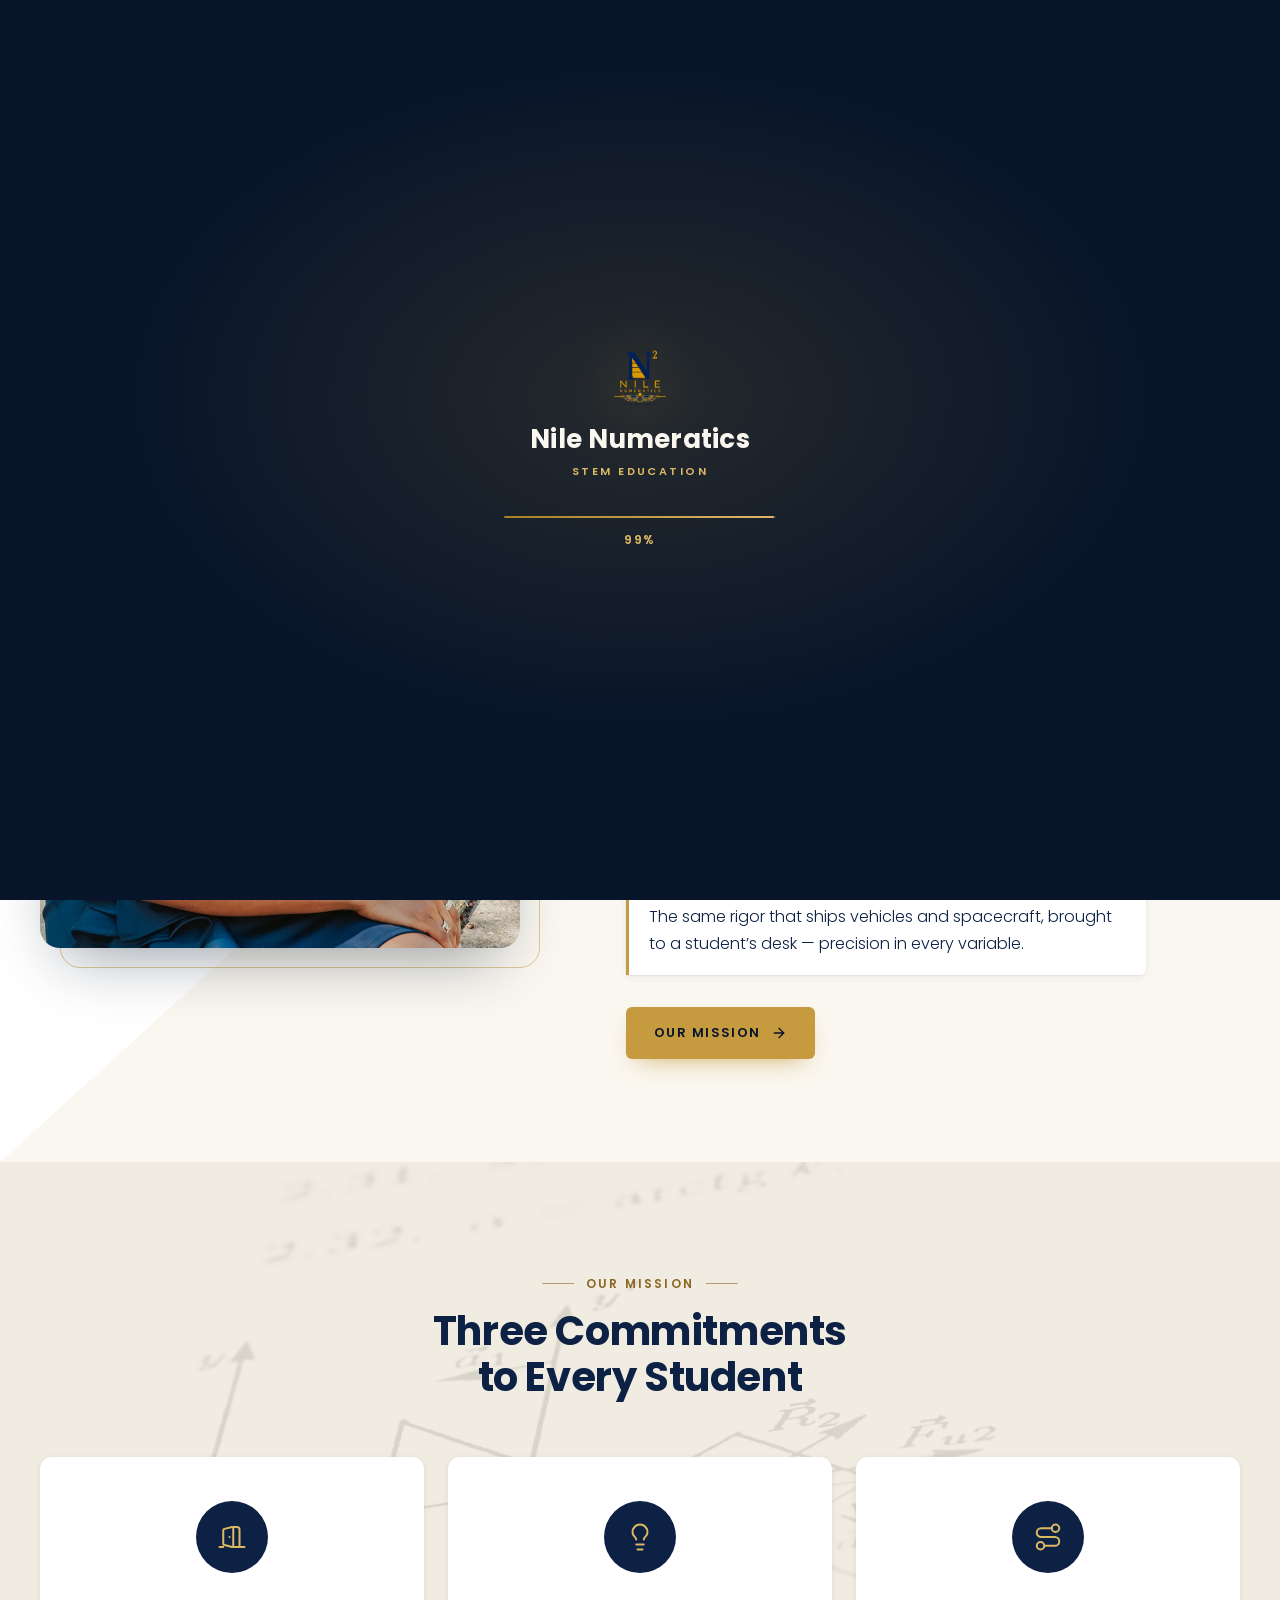
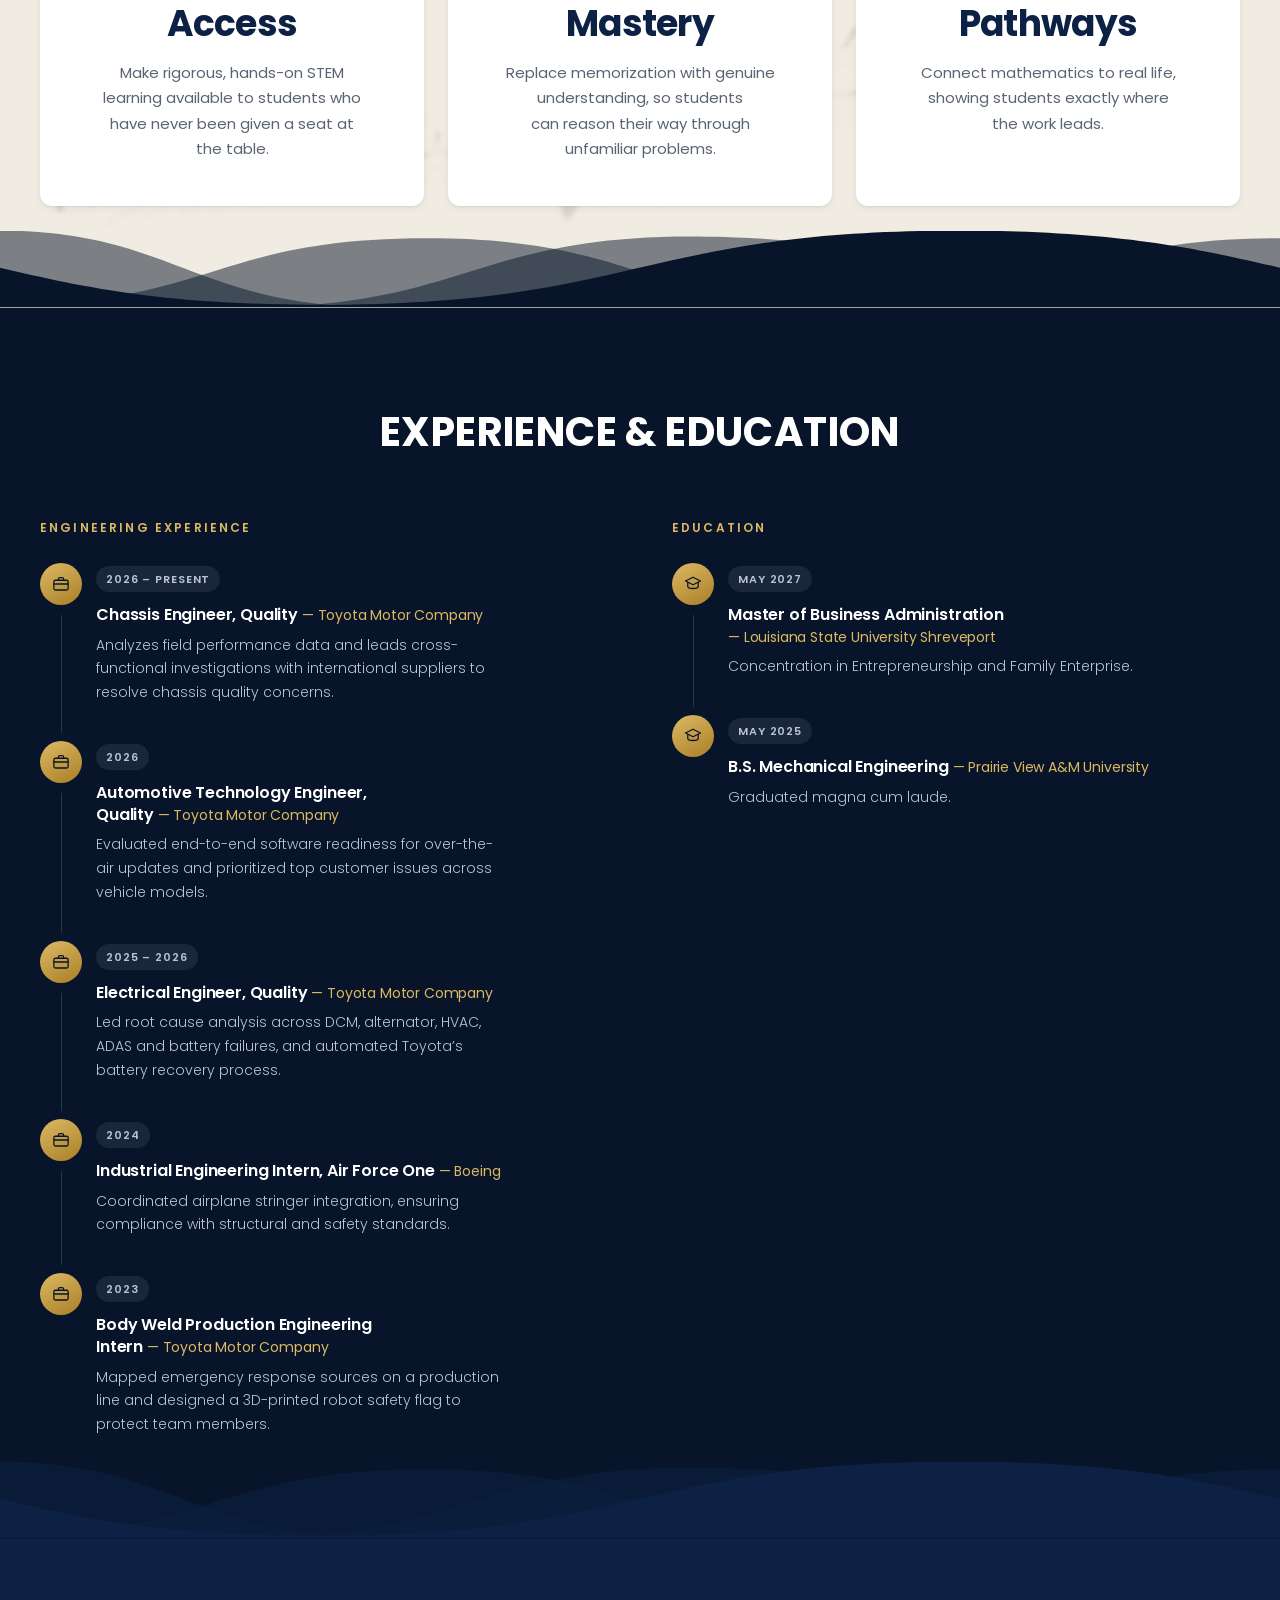
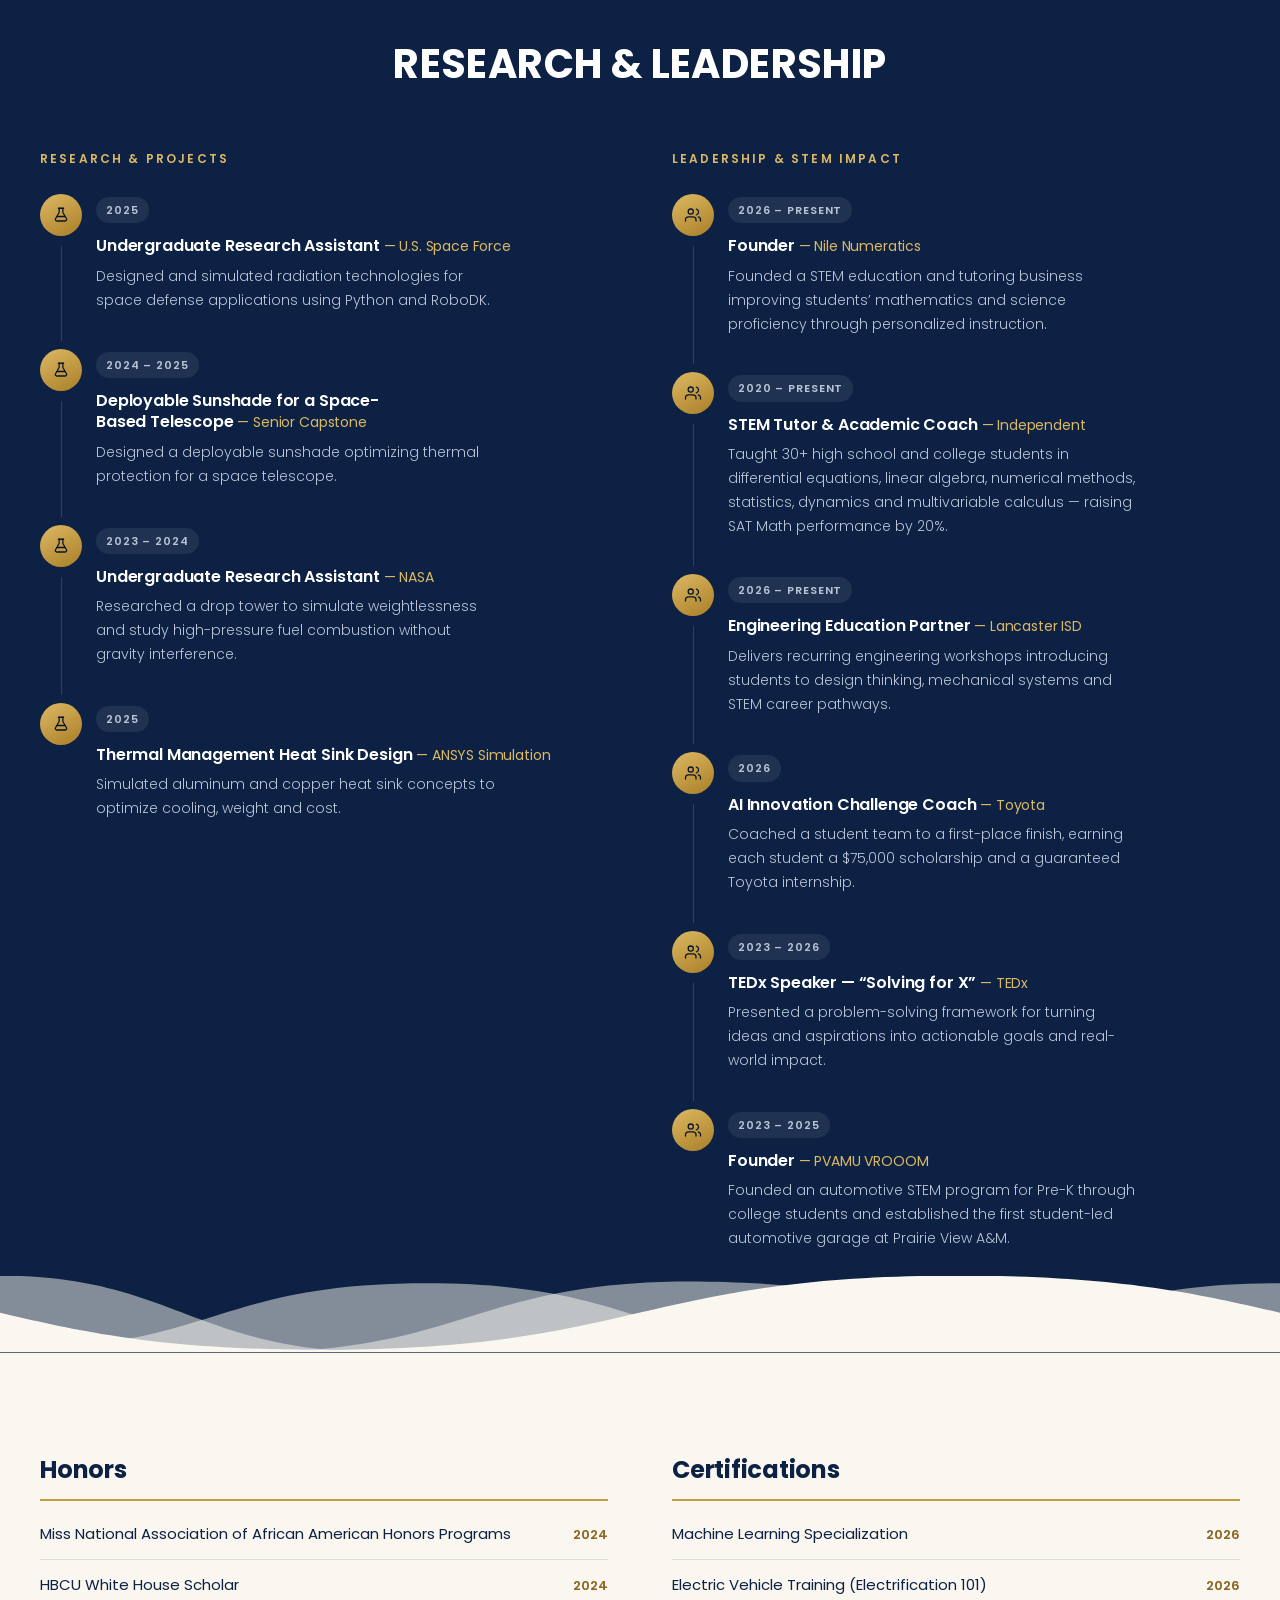
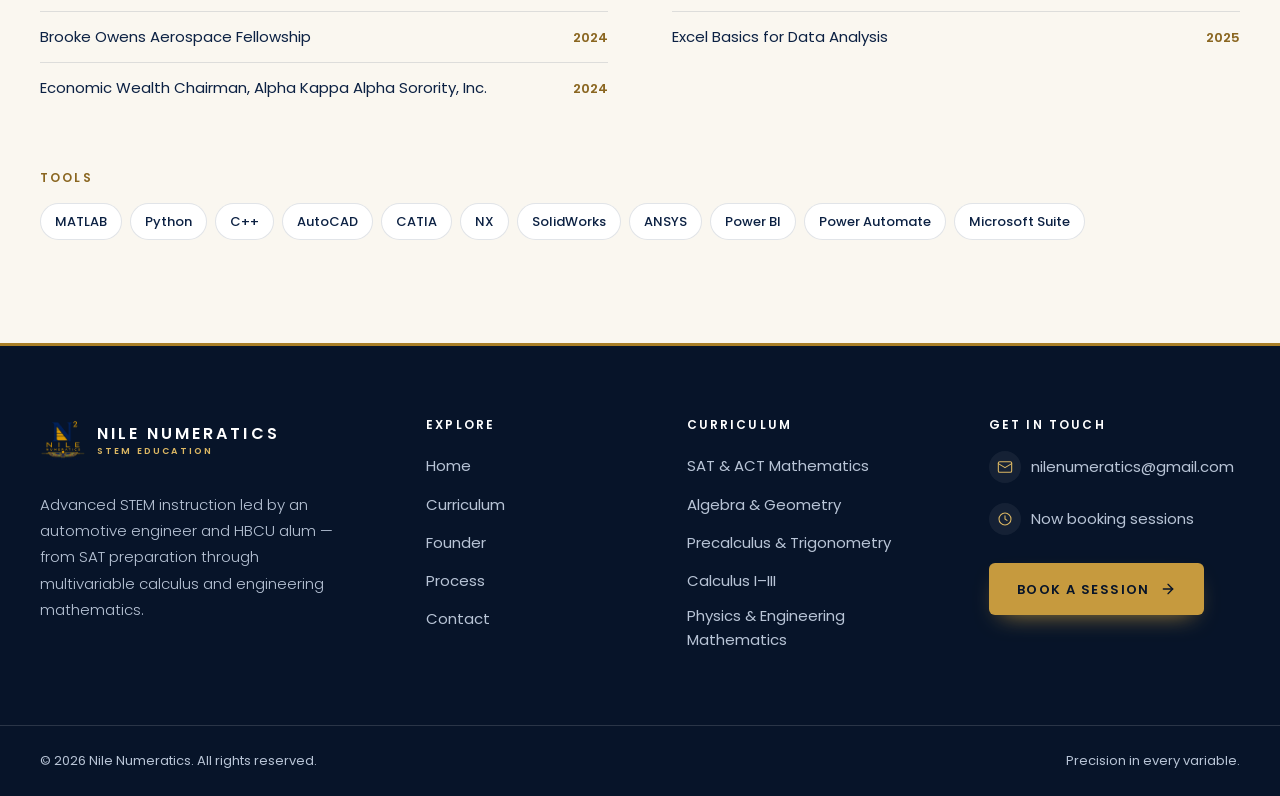
==== commit f88d515f: "Update" ====
--- a/founder.html
+++ b/founder.html
@@ -123,7 +123,16 @@
         <ul class="nav__list">
           <li><a class="nav__link" href="index.html#hero">Home</a></li>
           <li><a class="nav__link" href="index.html#curriculum">Curriculum</a></li>
-          <li><a class="nav__link" href="founder.html" aria-current="page">Founder</a></li>
+          <li class="nav__item nav__item--sub">
+            <a class="nav__link" href="founder.html" aria-current="page" aria-haspopup="true">Founder</a>
+            <ul class="subnav" role="list">
+              <li><a class="subnav__link" href="#founder">The Founder</a></li>
+              <li><a class="subnav__link" href="#mission">Our Mission</a></li>
+              <li><a class="subnav__link" href="#experience">Experience &amp; Education</a></li>
+              <li><a class="subnav__link" href="#research">Research &amp; Leadership</a></li>
+              <li><a class="subnav__link" href="#honors">Honors &amp; Certifications</a></li>
+            </ul>
+          </li>
           <li><a class="nav__link" href="index.html#process">Process</a></li>
           <li><a class="nav__link" href="index.html#contact">Contact</a></li>
         </ul>
@@ -288,7 +297,7 @@
     <!-- ==========================================================
          EXPERIENCE &AMP; EDUCATION
          ========================================================== -->
-    <section class="timeline timeline--deep" id="experience">
+    <section class="timeline timeline--deep" id="experience" data-wave>
       <div class="container">
         <h2 class="timeline__title">Experience &amp; Education</h2>
         <div class="timeline__cols">
@@ -372,7 +381,7 @@
     <!-- ==========================================================
          RESEARCH &AMP; LEADERSHIP
          ========================================================== -->
-    <section class="timeline timeline--mid" id="research">
+    <section class="timeline timeline--mid" id="research" data-wave>
       <div class="container">
         <h2 class="timeline__title">Research &amp; Leadership</h2>
         <div class="timeline__cols">
@@ -483,7 +492,7 @@
     <!-- ==========================================================
          HONORS & CERTIFICATIONS
          ========================================================== -->
-    <section class="awards" id="honors">
+    <section class="awards" id="honors" data-wave>
       <div class="container">
         <div class="awards__cols">
 
--- a/css/global.css
+++ b/css/global.css
@@ -120,6 +120,10 @@
   --shadow-sm: 0 1px 2px rgba(7, 20, 41, 0.06), 0 2px 8px rgba(7, 20, 41, 0.06);
   --shadow-md: 0 10px 30px -12px rgba(7, 20, 41, 0.28);
   --shadow-lg: 0 28px 60px -24px rgba(7, 20, 41, 0.45);
+
+  /* Height of the wave divider. Shared: the home page hangs one below the
+     curriculum section, the founder page puts one above three sections. */
+  --divider-h: clamp(2.5rem, 6vw, 6.25rem);
 
   --ease: cubic-bezier(0.4, 0, 0.2, 1);
   --t-fast: 0.2s var(--ease);
@@ -566,7 +570,89 @@
   .nav__link:hover::after, .nav__link[aria-current]::after { transform: scaleX(1); }
 
   .nav__cta .btn { min-height: 2.875rem; padding: 0.75rem 1.5rem; font-size: 0.75rem; }
-}
+
+  /* -- Founder drop-down --
+     Opens on hover and on focus-within, so it is reachable by keyboard as
+     well as pointer. visibility is animated alongside opacity: without it
+     the panel stays in the tab order while invisible, and a keyboard user
+     lands on links they cannot see. */
+  .nav__item--sub { position: relative; }
+
+  /* Invisible bridge across the header padding. Without it the pointer
+     leaves the link before it reaches the panel and the menu snaps shut. */
+  .nav__item--sub::after {
+    content: "";
+    position: absolute;
+    top: 100%;
+    left: 0;
+    right: 0;
+    height: 1.25rem;
+  }
+
+  .subnav {
+    position: absolute;
+    top: calc(100% + 1.125rem);
+    left: 50%;
+    z-index: 10;
+    display: block;
+    width: max-content;
+    min-width: 14rem;
+    margin-top: 0;
+    padding: 0.625rem;
+    background-color: var(--white);
+    border: 1px solid var(--hairline);
+    border-left: 1px solid var(--hairline);
+    border-radius: var(--radius);
+    box-shadow: var(--shadow-md);
+
+    opacity: 0;
+    visibility: hidden;
+    transform: translate(-50%, -0.625rem);
+    /* Deliberately unhurried — the brief asked for a slow drop. */
+    transition: opacity 0.4s var(--ease),
+                transform 0.4s var(--ease),
+                visibility 0.4s var(--ease);
+  }
+
+  .nav__item--sub:hover .subnav,
+  .nav__item--sub:focus-within .subnav {
+    opacity: 1;
+    visibility: visible;
+    transform: translate(-50%, 0);
+  }
+
+  .subnav__link {
+    padding: 0.5rem 0.75rem;
+    border-radius: var(--radius-sm);
+    white-space: nowrap;
+    transition: color var(--t-fast), background-color var(--t-fast);
+  }
+
+  .subnav__link:hover { background-color: var(--stone); }
+}
+
+/* -- Founder submenu ------------------------------------------------------
+   In the mobile drawer this is simply a nested, indented list: there is no
+   hover on touch, so hiding it behind one would put the links out of reach.
+   The desktop block further down turns it into the drop-down. */
+.subnav {
+  display: grid;
+  gap: 0.25rem;
+  margin-top: 0.5rem;
+  padding-left: 0.875rem;
+  border-left: 1px solid var(--hairline);
+}
+
+.subnav__link {
+  display: block;
+  padding-block: 0.3125rem;
+  font-size: 0.9375rem;
+  color: var(--body);
+  transition: color var(--t-fast);
+}
+
+.subnav__link:hover,
+.subnav__link[aria-current] { color: var(--gold-700); }
 
 /* --------------------------------------------------------------------------
    7. PRELOADER  (site-wide — the first-paint curtain)
@@ -715,7 +801,45 @@
 @media print { .to-top { display: none; } }
 
 /* --------------------------------------------------------------------------
-   9. FOOTER  (site-wide — lives here, never in a page stylesheet)
+   9. WAVE DIVIDER  (site-wide)
+
+   Sits ABOVE a section and overlaps the one before it, painted in the
+   section's own colour so the two appear to interlock.
+
+   Two decisions worth keeping:
+   - mask-image, not background-image. The shape is one asset recoloured per
+     section through background-color; as a background it would need a
+     separately encoded copy of the SVG for every colour. The per-path
+     opacity in the artwork becomes mask alpha, so the layered translucent
+     bands still read.
+   - scaleY(-1). The source artwork is solid along the top with a wavy
+     underside, which is what a divider hanging BELOW a section needs.
+     Flipping it gives the wavy top edge and solid base a top divider needs.
+   -------------------------------------------------------------------------- */
+[data-wave] { position: relative; }
+
+[data-wave]::before {
+  content: "";
+  position: absolute;
+  bottom: 100%;              /* Hangs above its own section. */
+  left: 0;
+  right: 0;
+  z-index: 1;
+  height: var(--divider-h);
+  pointer-events: none;
+  transform: scaleY(-1);
+  background-color: var(--wave-color, var(--cream));
+
+  -webkit-mask-image: url('data:image/svg+xml,<svg xmlns="http://www.w3.org/2000/svg" viewBox="0 0 1000 100" preserveAspectRatio="none"><g fill="%23000"><path d="M0 1v99c134.3 0 153.7-99 296-99H0Z" opacity=".5"></path><path d="M1000 4v86C833.3 90 833.3 3.6 666.7 3.6S500 90 333.3 90 166.7 4 0 4h1000Z" opacity=".5"></path><path d="M617 1v86C372 119 384 1 196 1h421Z" opacity=".5"></path><path d="M1000 0H0v52C62.5 28 125 4 250 4c250 0 250 96 500 96 125 0 187.5-24 250-48V0Z"></path></g></svg>');
+  mask-image: url('data:image/svg+xml,<svg xmlns="http://www.w3.org/2000/svg" viewBox="0 0 1000 100" preserveAspectRatio="none"><g fill="%23000"><path d="M0 1v99c134.3 0 153.7-99 296-99H0Z" opacity=".5"></path><path d="M1000 4v86C833.3 90 833.3 3.6 666.7 3.6S500 90 333.3 90 166.7 4 0 4h1000Z" opacity=".5"></path><path d="M617 1v86C372 119 384 1 196 1h421Z" opacity=".5"></path><path d="M1000 0H0v52C62.5 28 125 4 250 4c250 0 250 96 500 96 125 0 187.5-24 250-48V0Z"></path></g></svg>');
+  -webkit-mask-size: 100% 100%;
+  mask-size: 100% 100%;
+  -webkit-mask-repeat: no-repeat;
+  mask-repeat: no-repeat;
+}
+
+/* --------------------------------------------------------------------------
+   10. FOOTER  (site-wide — lives here, never in a page stylesheet)
    -------------------------------------------------------------------------- */
 .footer {
   background-color: var(--navy-900);
@@ -828,7 +952,7 @@
 }
 
 /* --------------------------------------------------------------------------
-   10. MOTION PREFERENCES
+   11. MOTION PREFERENCES
    -------------------------------------------------------------------------- */
 @media (prefers-reduced-motion: reduce) {
   html { scroll-behavior: auto; }
--- a/css/founder.css
+++ b/css/founder.css
@@ -274,9 +274,18 @@
    -------------------------------------------------------------------------- */
 .timeline { padding-block: var(--section-y); }
 
-/* Two shades so consecutive dark sections stay distinguishable. */
-.timeline--deep { background-color: var(--navy-900); }
-.timeline--mid  { background-color: var(--navy-800); }
+/* Two shades so consecutive dark sections stay distinguishable. Each also
+   sets --wave-color, which is what tints the divider hanging above it — the
+   divider must match its own section, not the one it overlaps. */
+.timeline--deep {
+  background-color: var(--navy-900);
+  --wave-color: var(--navy-900);
+}
+
+.timeline--mid {
+  background-color: var(--navy-800);
+  --wave-color: var(--navy-800);
+}
 
 .timeline__title {
   margin-bottom: clamp(2.5rem, 6vw, 4rem);
@@ -382,6 +391,7 @@
 .awards {
   padding-block: var(--section-y);
   background-color: var(--cream);
+  --wave-color: var(--cream);
 }
 
 .awards__cols {
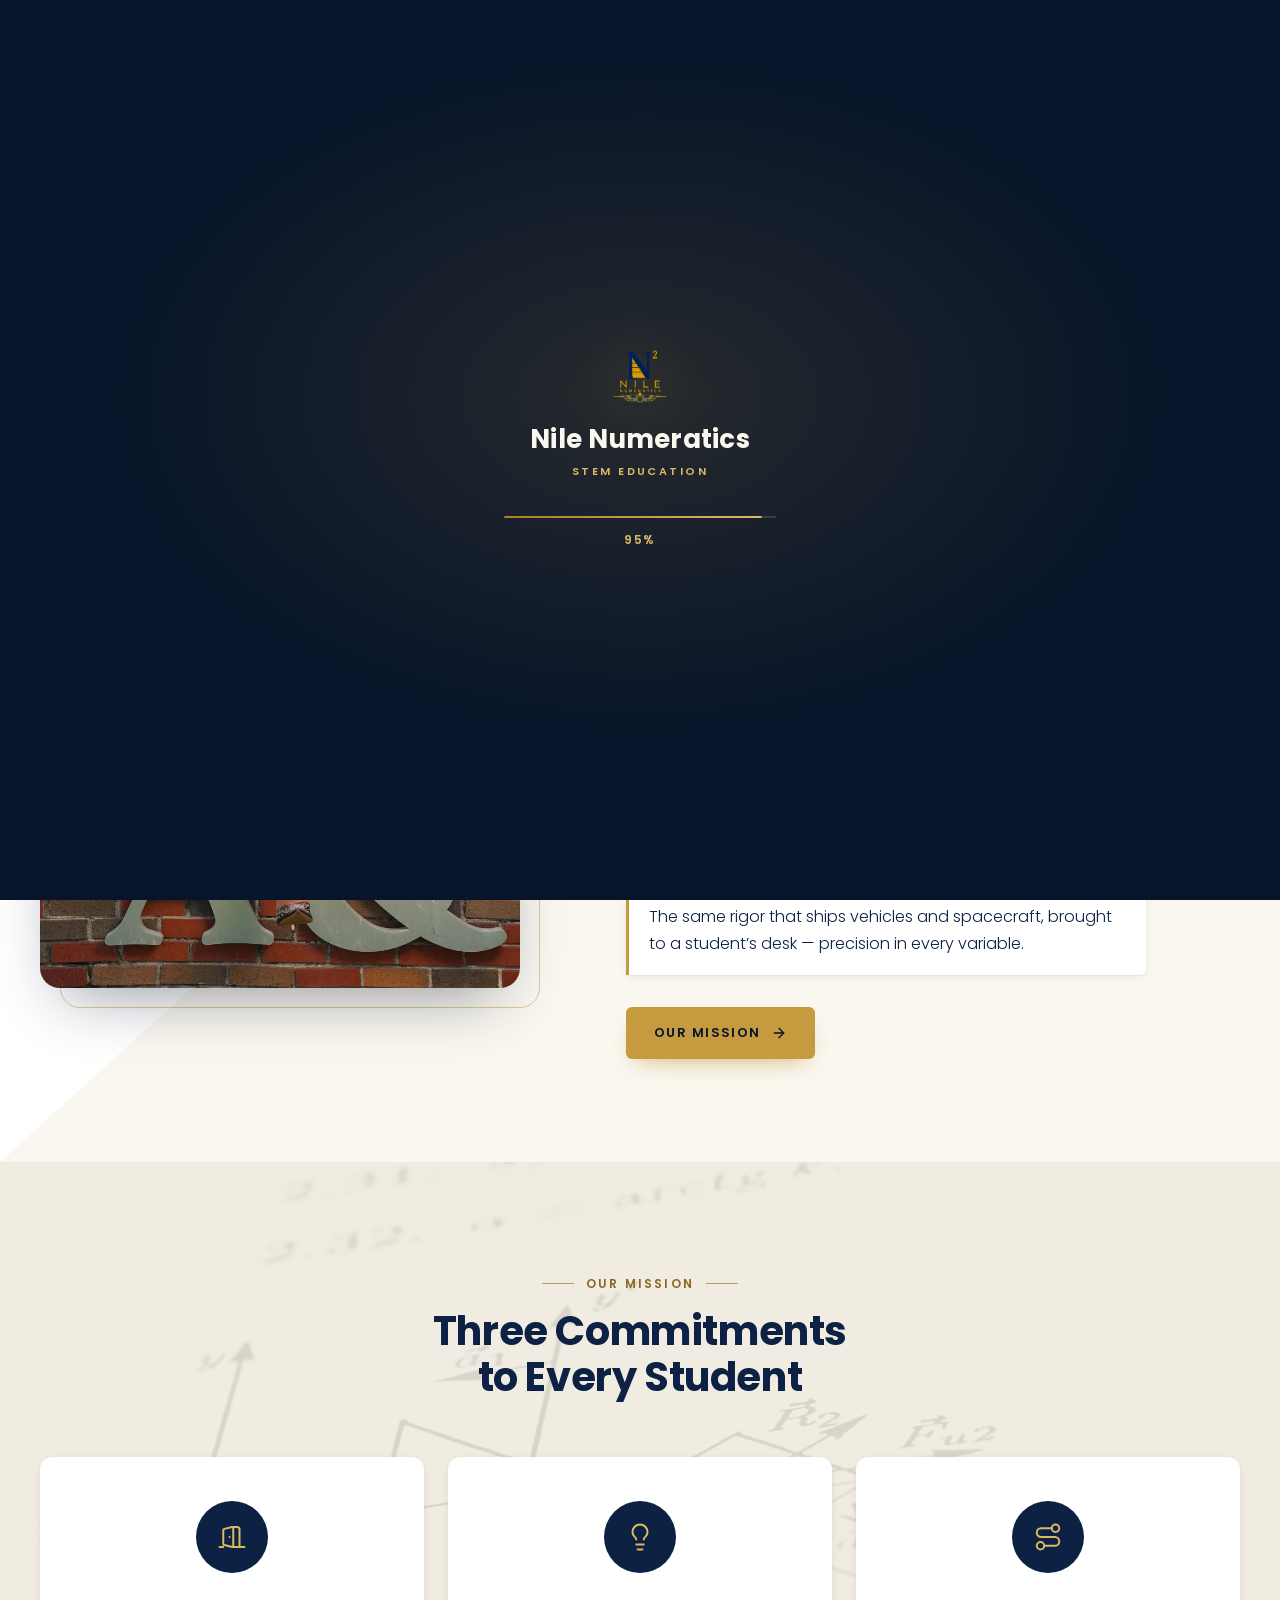
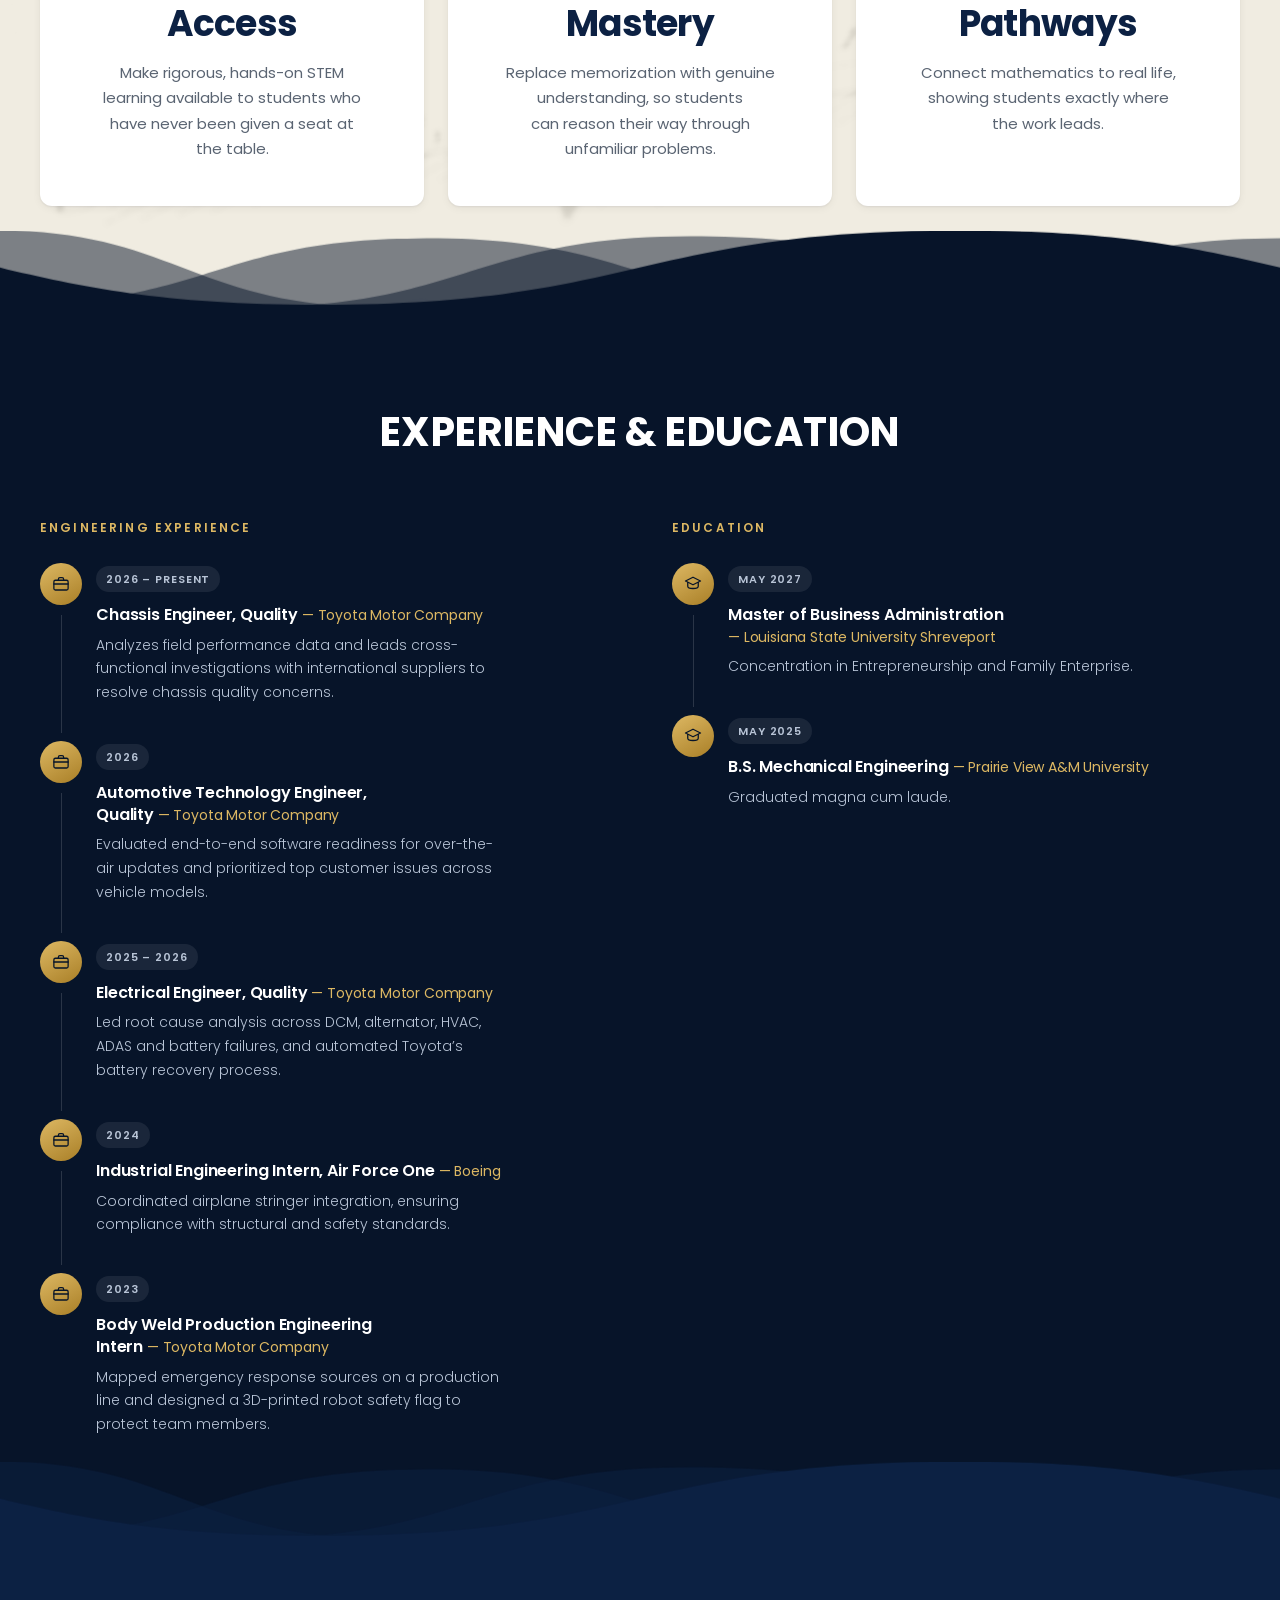
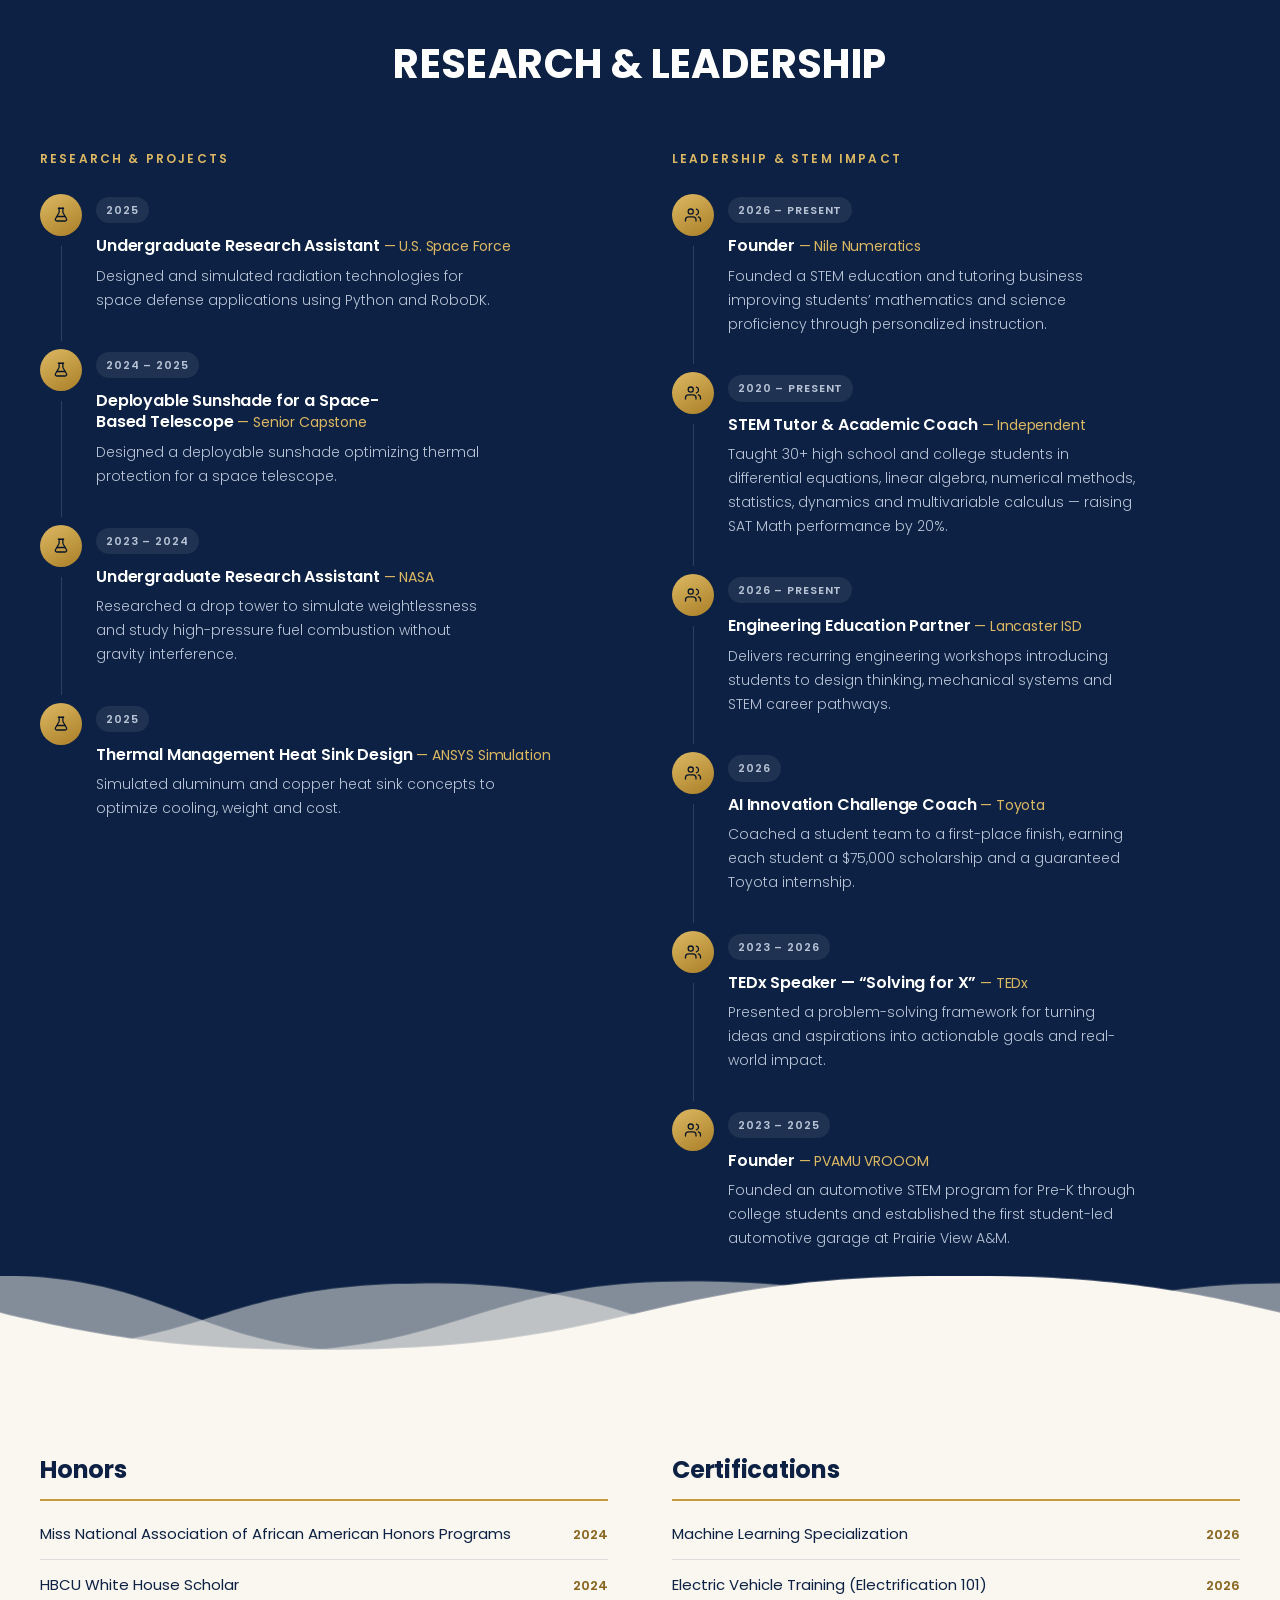
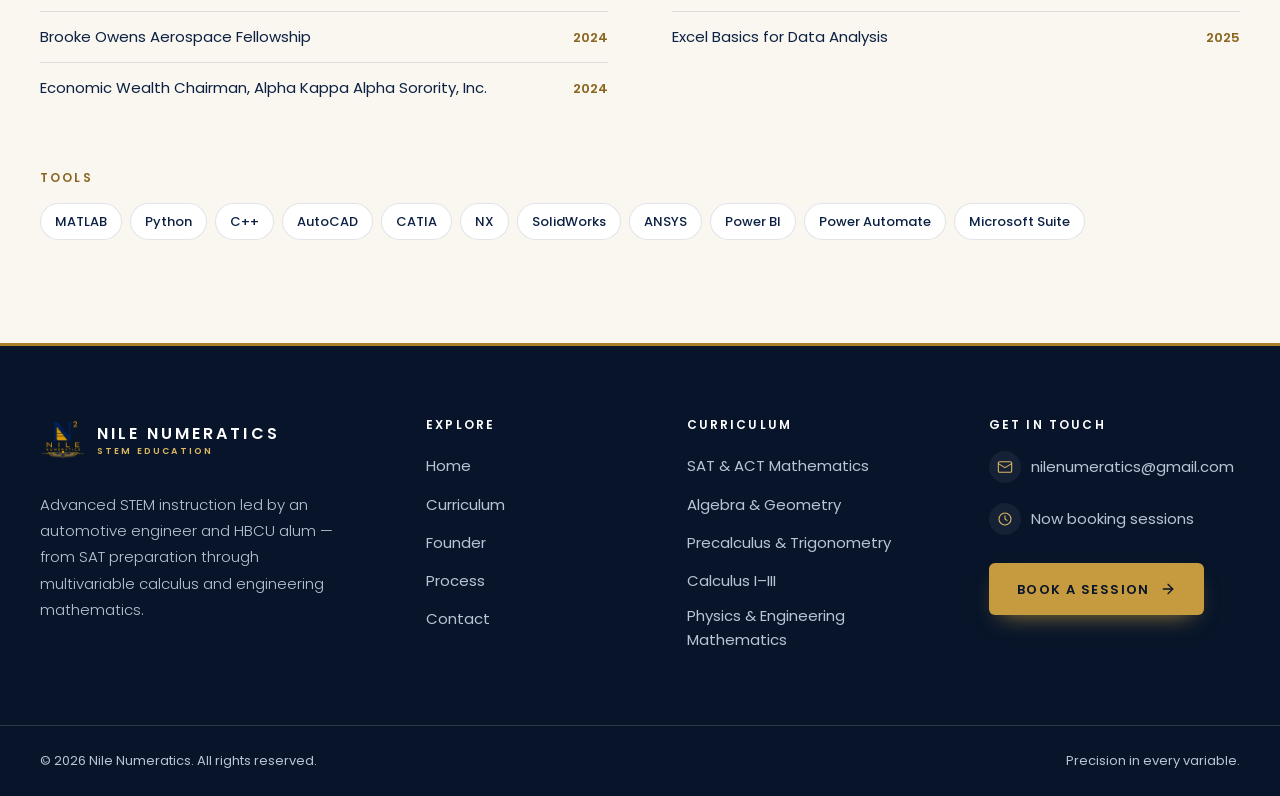
==== commit de6b97b8: "update" ====
--- a/founder.html
+++ b/founder.html
@@ -124,7 +124,7 @@
           <li><a class="nav__link" href="index.html#hero">Home</a></li>
           <li><a class="nav__link" href="index.html#curriculum">Curriculum</a></li>
           <li class="nav__item nav__item--sub">
-            <a class="nav__link" href="founder.html" aria-current="page" aria-haspopup="true">Founder</a>
+            <a class="nav__link nav__link--sub" href="founder.html" aria-current="page" aria-haspopup="true">Founder<svg class="nav__caret" viewBox="0 0 24 24" fill="none" stroke="currentColor" stroke-width="2.4" stroke-linecap="round" stroke-linejoin="round" aria-hidden="true"><path d="m6 9 6 6 6-6"></path></svg></a>
             <ul class="subnav" role="list">
               <li><a class="subnav__link" href="#founder">The Founder</a></li>
               <li><a class="subnav__link" href="#mission">Our Mission</a></li>
@@ -162,8 +162,8 @@
             <source media="(max-width: 37.5rem)" srcset="images/founder/nadia-founder-m.jpg"  type="image/jpeg">
             <source srcset="images/founder/nadia-founder.webp" type="image/webp">
             <img src="images/founder/nadia-founder.jpg"
-                 alt="Nadia Higgins, founder of Nile Numeratics"
-                 width="900" height="1200" fetchpriority="high" decoding="async">
+                 alt="Nadia Higgins in graduation gown and honour stole, seated on a brick wall beside large A&amp;M letters"
+                 width="900" height="1350" fetchpriority="high" decoding="async">
           </picture>
         </div>
 
@@ -300,7 +300,7 @@
     <section class="timeline timeline--deep" id="experience" data-wave>
       <div class="container">
         <h2 class="timeline__title">Experience &amp; Education</h2>
-        <div class="timeline__cols">
+        <div class="timeline__cols" data-sticky-group>
           <div class="tl__col">
             <h3 class="tl__heading">Engineering Experience</h3>
             <ol class="tl" role="list">
@@ -384,7 +384,7 @@
     <section class="timeline timeline--mid" id="research" data-wave>
       <div class="container">
         <h2 class="timeline__title">Research &amp; Leadership</h2>
-        <div class="timeline__cols">
+        <div class="timeline__cols" data-sticky-group>
           <div class="tl__col">
             <h3 class="tl__heading">Research &amp; Projects</h3>
             <ol class="tl" role="list">
@@ -494,7 +494,7 @@
          ========================================================== -->
     <section class="awards" id="honors" data-wave>
       <div class="container">
-        <div class="awards__cols">
+        <div class="awards__cols" data-sticky-group>
 
           <div class="awards__col">
             <h2 class="awards__heading">Honors</h2>
--- a/css/global.css
+++ b/css/global.css
@@ -510,6 +510,26 @@
 
 .nav__link:hover, .nav__link[aria-current] { color: var(--gold-700); }
 
+/* Parent of the submenu: the caret is the visible cue that there is more
+   behind this item. Flex so the arrow sits on the text baseline row rather
+   than forcing the link to a new line. */
+.nav__link--sub {
+  display: flex;
+  align-items: center;
+  gap: 0.375rem;
+}
+
+.nav__caret {
+  width: 1em;
+  height: 1em;
+  flex-shrink: 0;
+  transition: transform var(--t-base);
+}
+
+/* In the mobile drawer the submenu is always open, so the caret points at
+   the list beneath it permanently. */
+.nav__item--sub .nav__caret { transform: rotate(180deg); }
+
 .nav__cta { display: flex; }
 .nav__cta .btn { width: 100%; }
 
@@ -629,6 +649,15 @@
   }
 
   .subnav__link:hover { background-color: var(--stone); }
+
+  /* Desktop: the caret points down at rest and flips up while the panel is
+     open, so its direction always matches what the menu is about to do. */
+  .nav__item--sub .nav__caret { transform: none; }
+
+  .nav__caret { width: 0.875rem; height: 0.875rem; }
+
+  .nav__item--sub:hover .nav__caret,
+  .nav__item--sub:focus-within .nav__caret { transform: rotate(180deg); }
 }
 
 /* -- Founder submenu ------------------------------------------------------
@@ -839,7 +868,34 @@
 }
 
 /* --------------------------------------------------------------------------
-   10. FOOTER  (site-wide — lives here, never in a page stylesheet)
+   10. STICKY COLUMN  (site-wide)
+
+   Where two columns hold very different amounts of content, the short one
+   finishes early and leaves a tall empty strip beside the long one. Marking
+   the pair [data-sticky-group] lets main.js pin whichever side is shorter,
+   so it travels down with the reader instead of scrolling away into blank
+   space.
+
+   The decision has to be made in script, not CSS: which side is shorter
+   differs per section (Education is the short one under Experience, Research
+   is the short one beside Leadership), and it also depends on whether the
+   short column actually fits the viewport — pinning something taller than
+   the screen would freeze content half off-screen.
+   -------------------------------------------------------------------------- */
+@media (min-width: 64rem) {
+  /* Columns size to their content rather than stretching to the row. A
+     stretched grid item fills its track, leaving a sticky child no room to
+     travel within. */
+  [data-sticky-group] > * { align-self: start; }
+
+  [data-sticky-group] > .is-sticky {
+    position: sticky;
+    top: calc(var(--header-h) + var(--topbar-h) + 1.5rem);
+  }
+}
+
+/* --------------------------------------------------------------------------
+   11. FOOTER  (site-wide — lives here, never in a page stylesheet)
    -------------------------------------------------------------------------- */
 .footer {
   background-color: var(--navy-900);
@@ -952,7 +1008,7 @@
 }
 
 /* --------------------------------------------------------------------------
-   11. MOTION PREFERENCES
+   12. MOTION PREFERENCES
    -------------------------------------------------------------------------- */
 @media (prefers-reduced-motion: reduce) {
   html { scroll-behavior: auto; }
--- a/css/founder.css
+++ b/css/founder.css
@@ -69,7 +69,10 @@
 .fhero__media img {
   width: 100%;
   height: auto;
-  aspect-ratio: 3 / 4;
+  /* Matches the source photograph's native 2:3, so object-fit has nothing to
+     crop — the raised arm at the top and the A&M letters at the bottom both
+     sit close to the edges and a tighter frame would clip them. */
+  aspect-ratio: 2 / 3;
   object-fit: cover;
 }
 
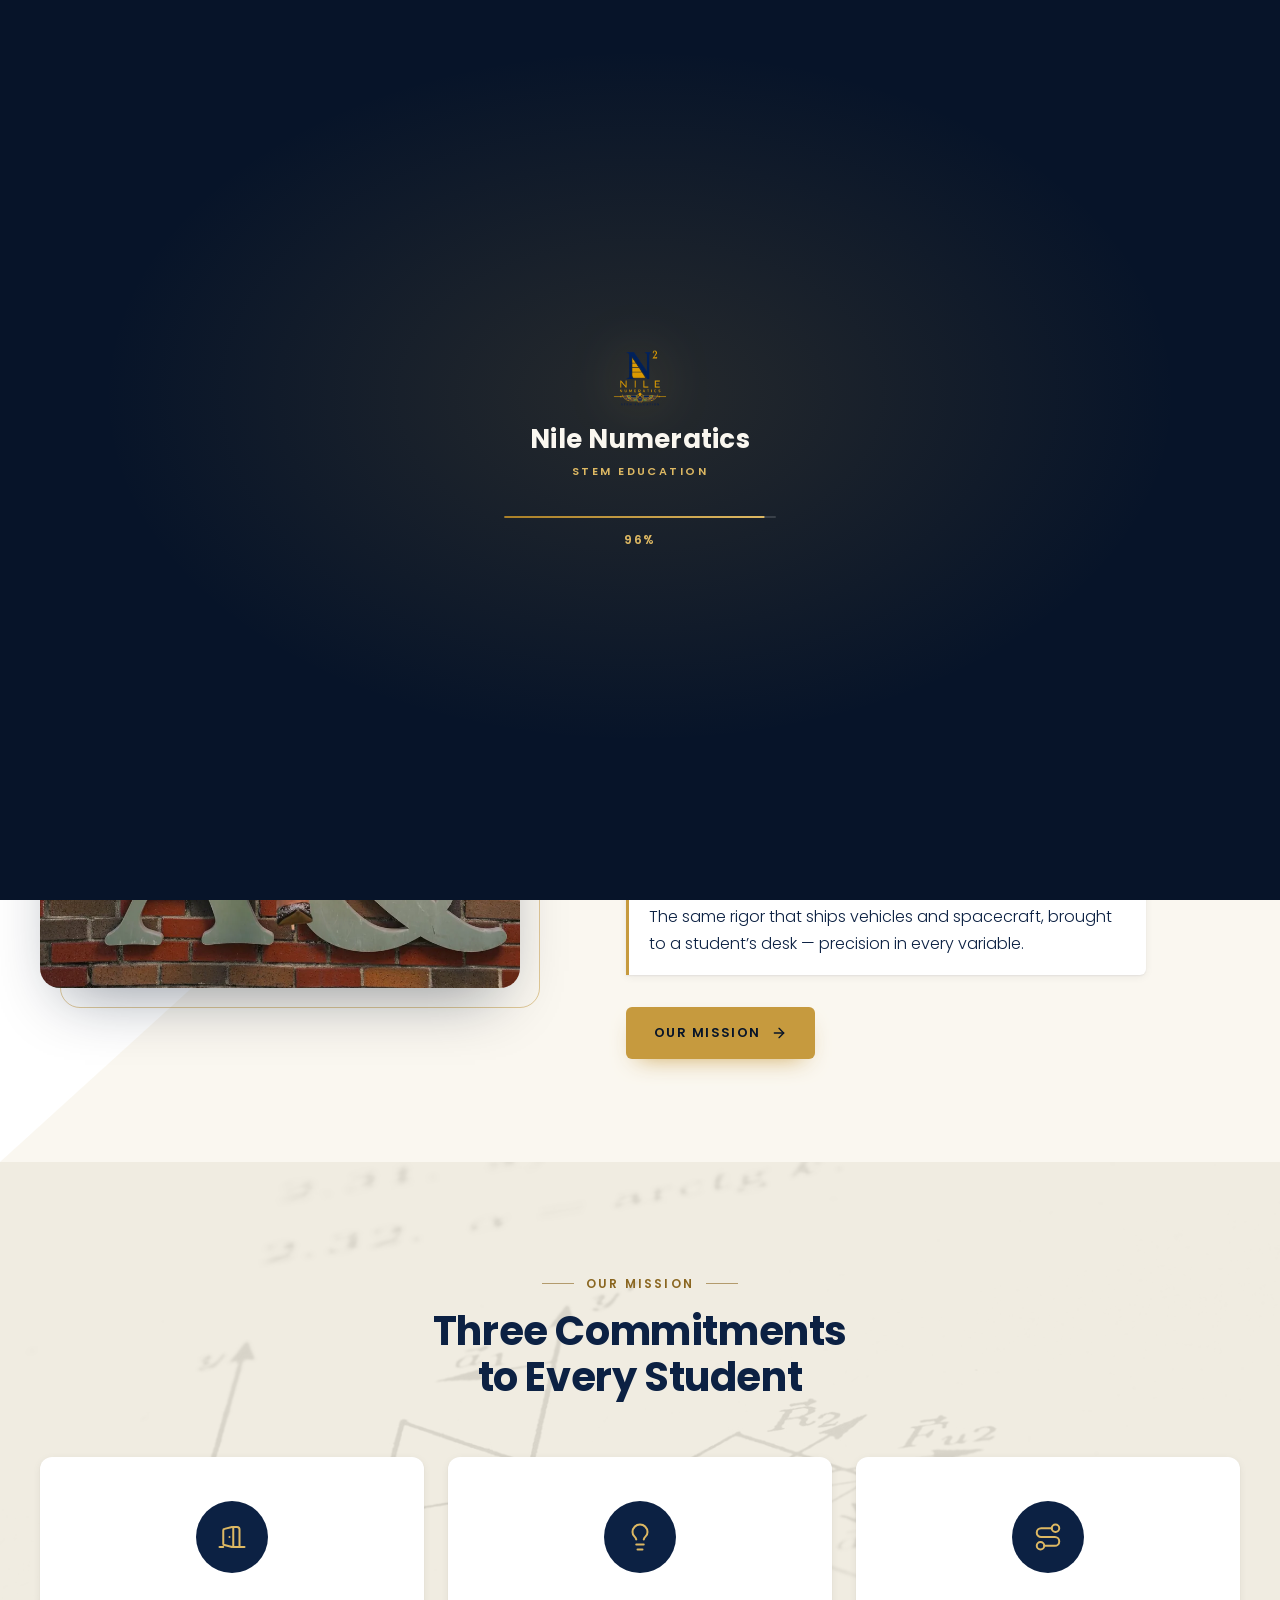
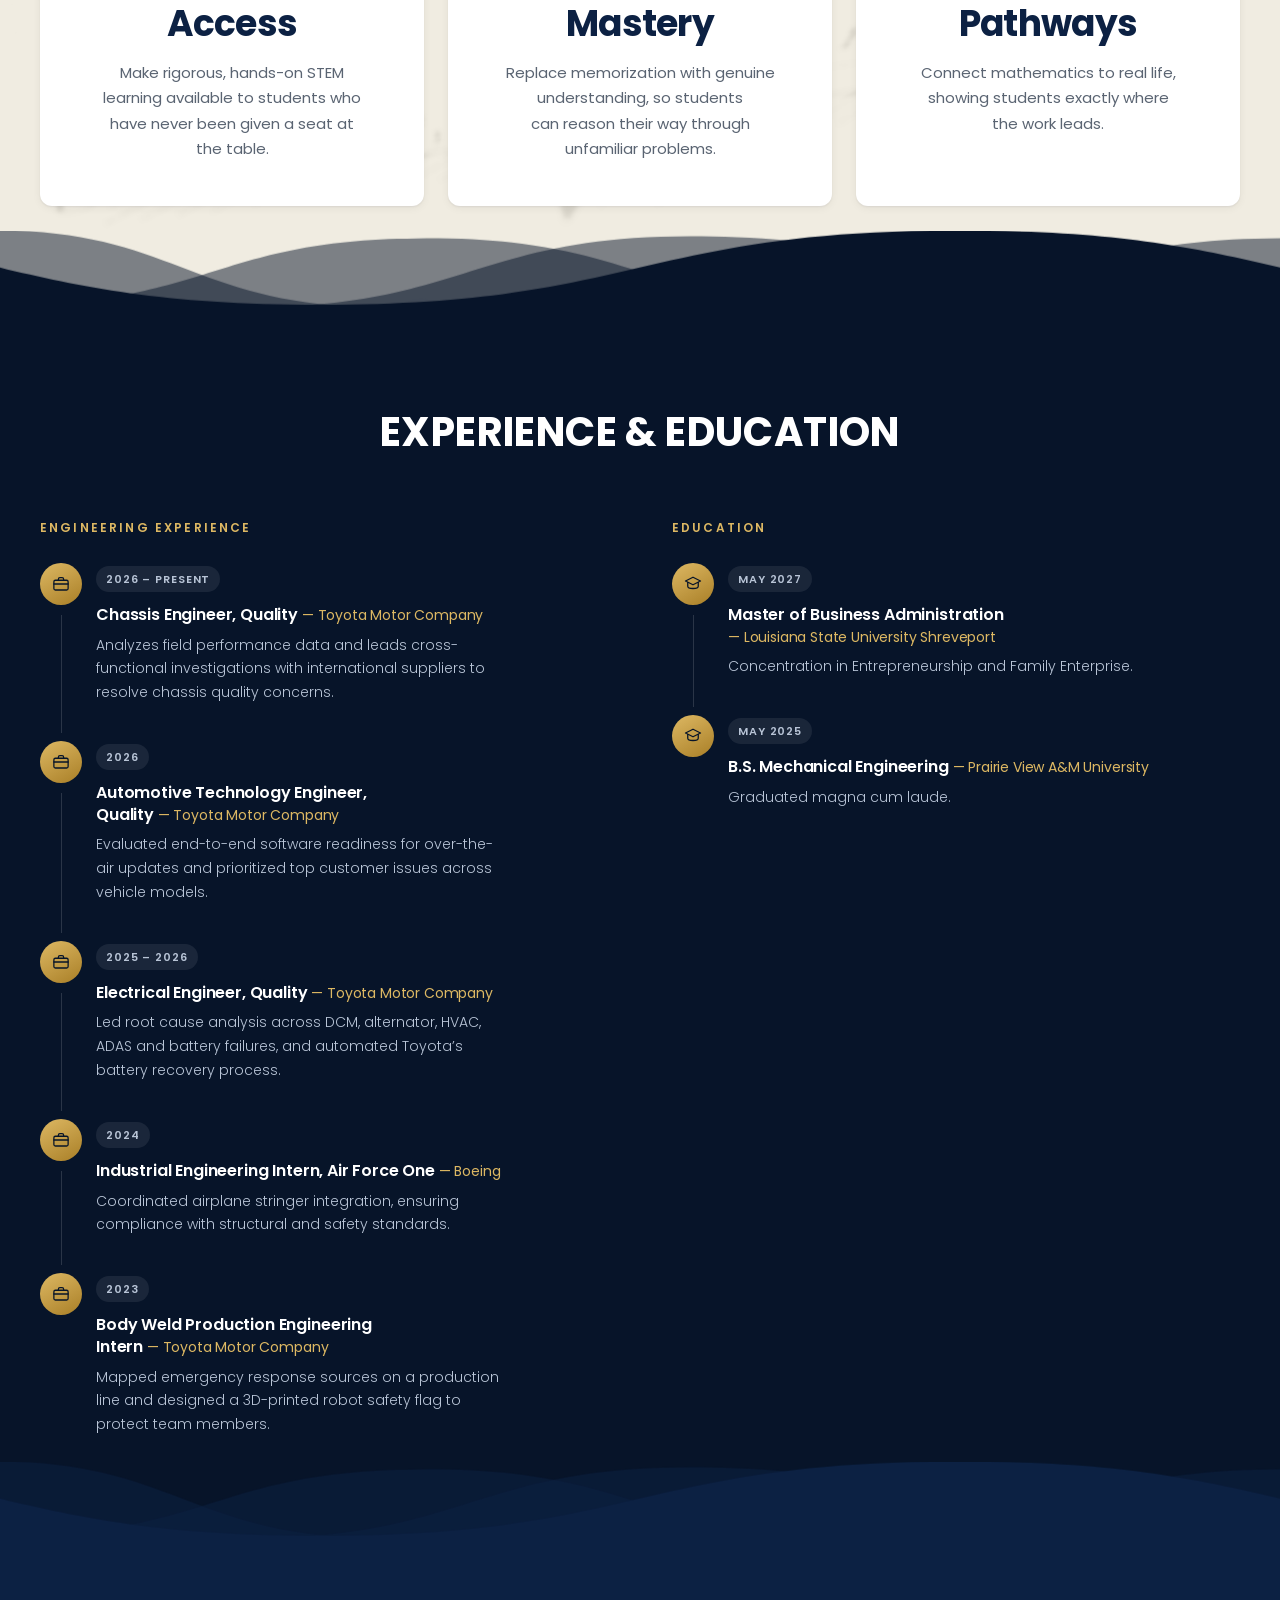
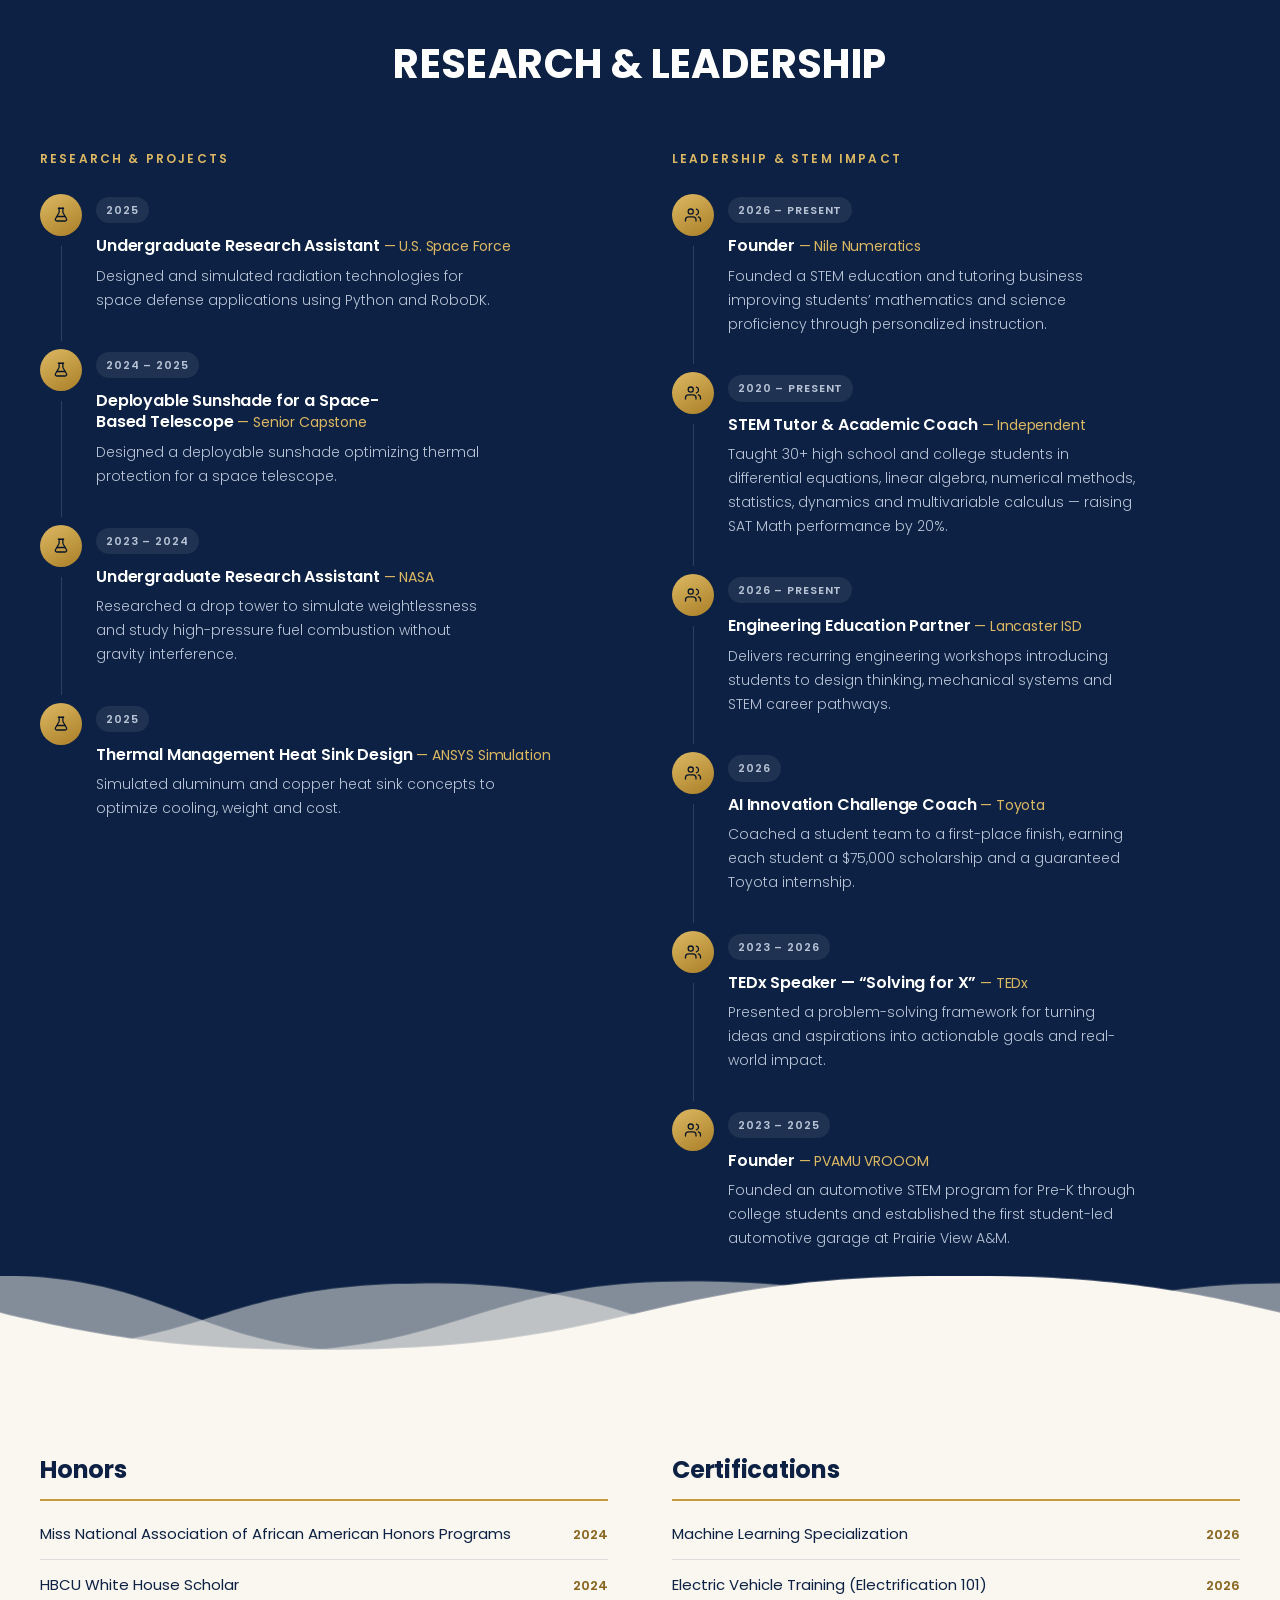
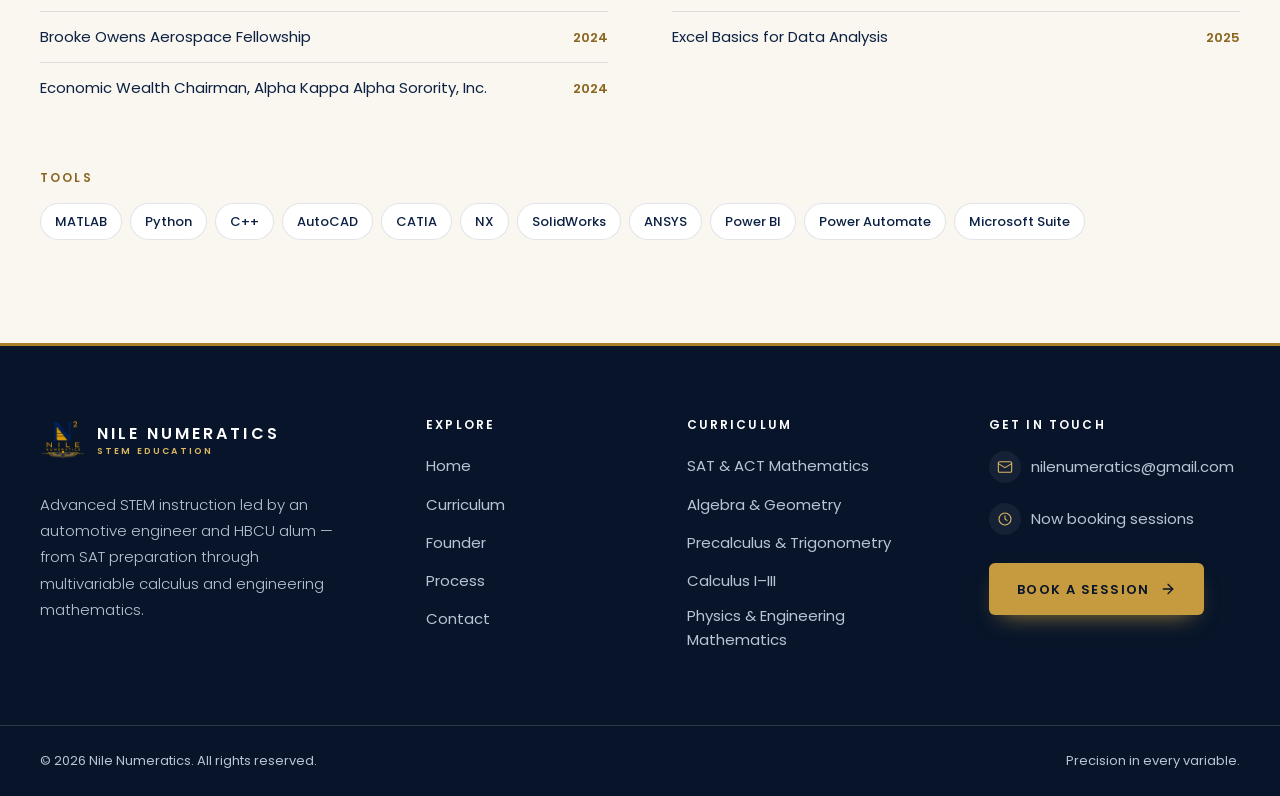
==== commit e11681e9: "Update" ====
--- a/founder.html
+++ b/founder.html
@@ -134,10 +134,9 @@
             </ul>
           </li>
           <li><a class="nav__link" href="index.html#process">Process</a></li>
-          <li><a class="nav__link" href="index.html#contact">Contact</a></li>
         </ul>
         <div class="nav__cta">
-          <a class="btn btn--gold" href="mailto:nilenumeratics@gmail.com">Book a Session</a>
+          <a class="btn btn--gold" href="#contact">Book a Session</a>
         </div>
       </nav>
 
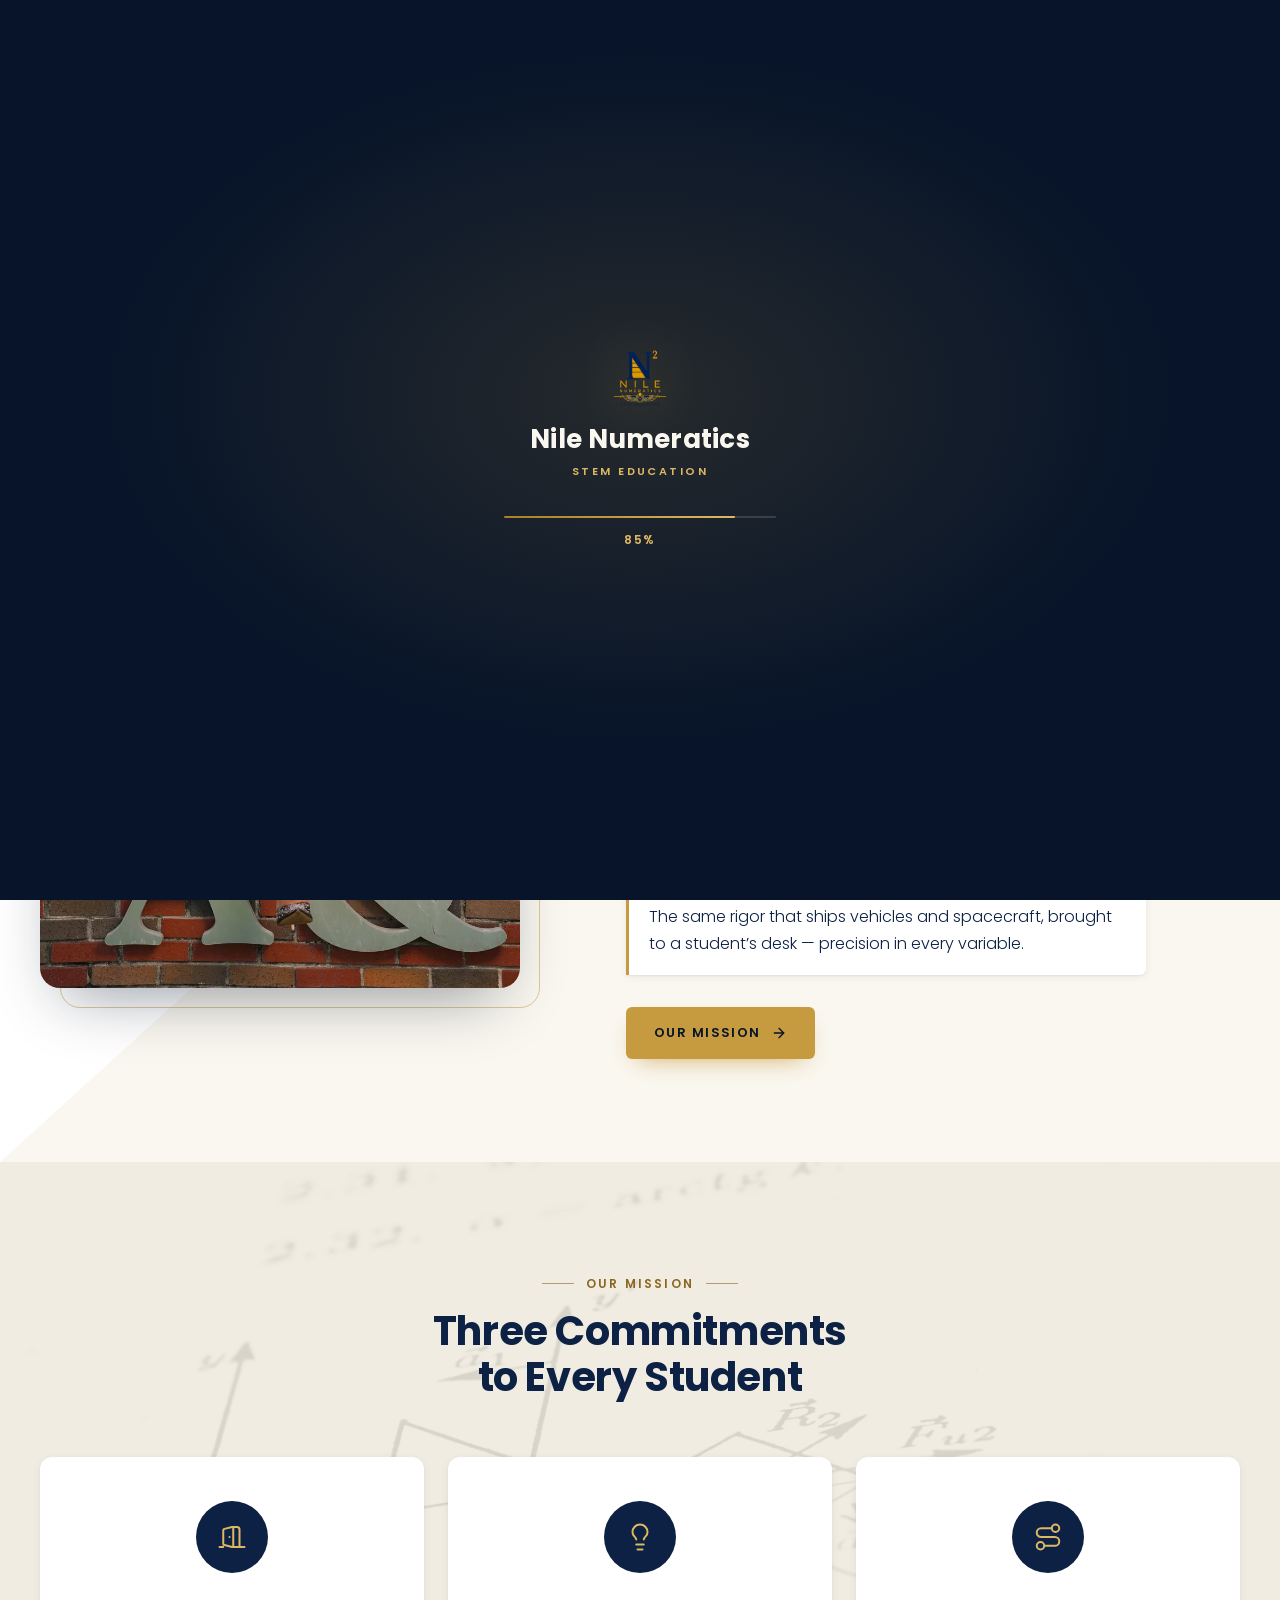
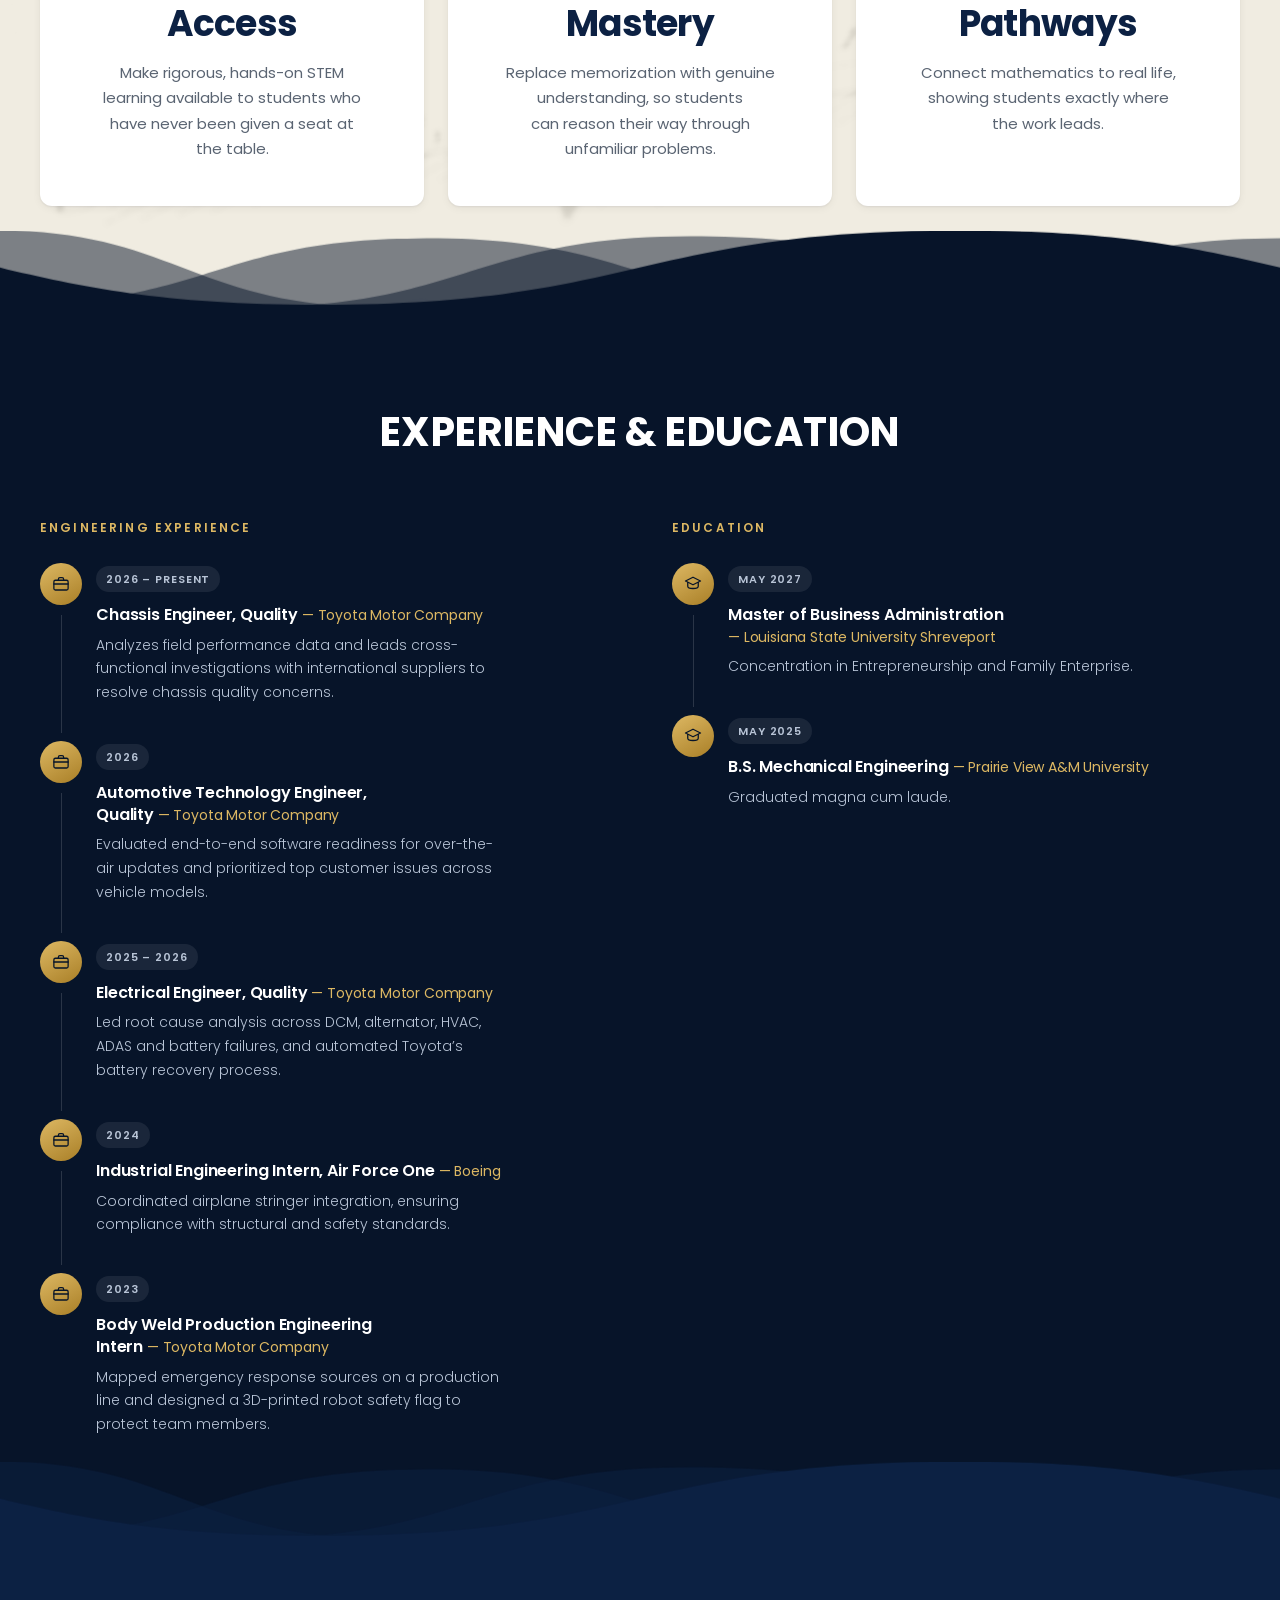
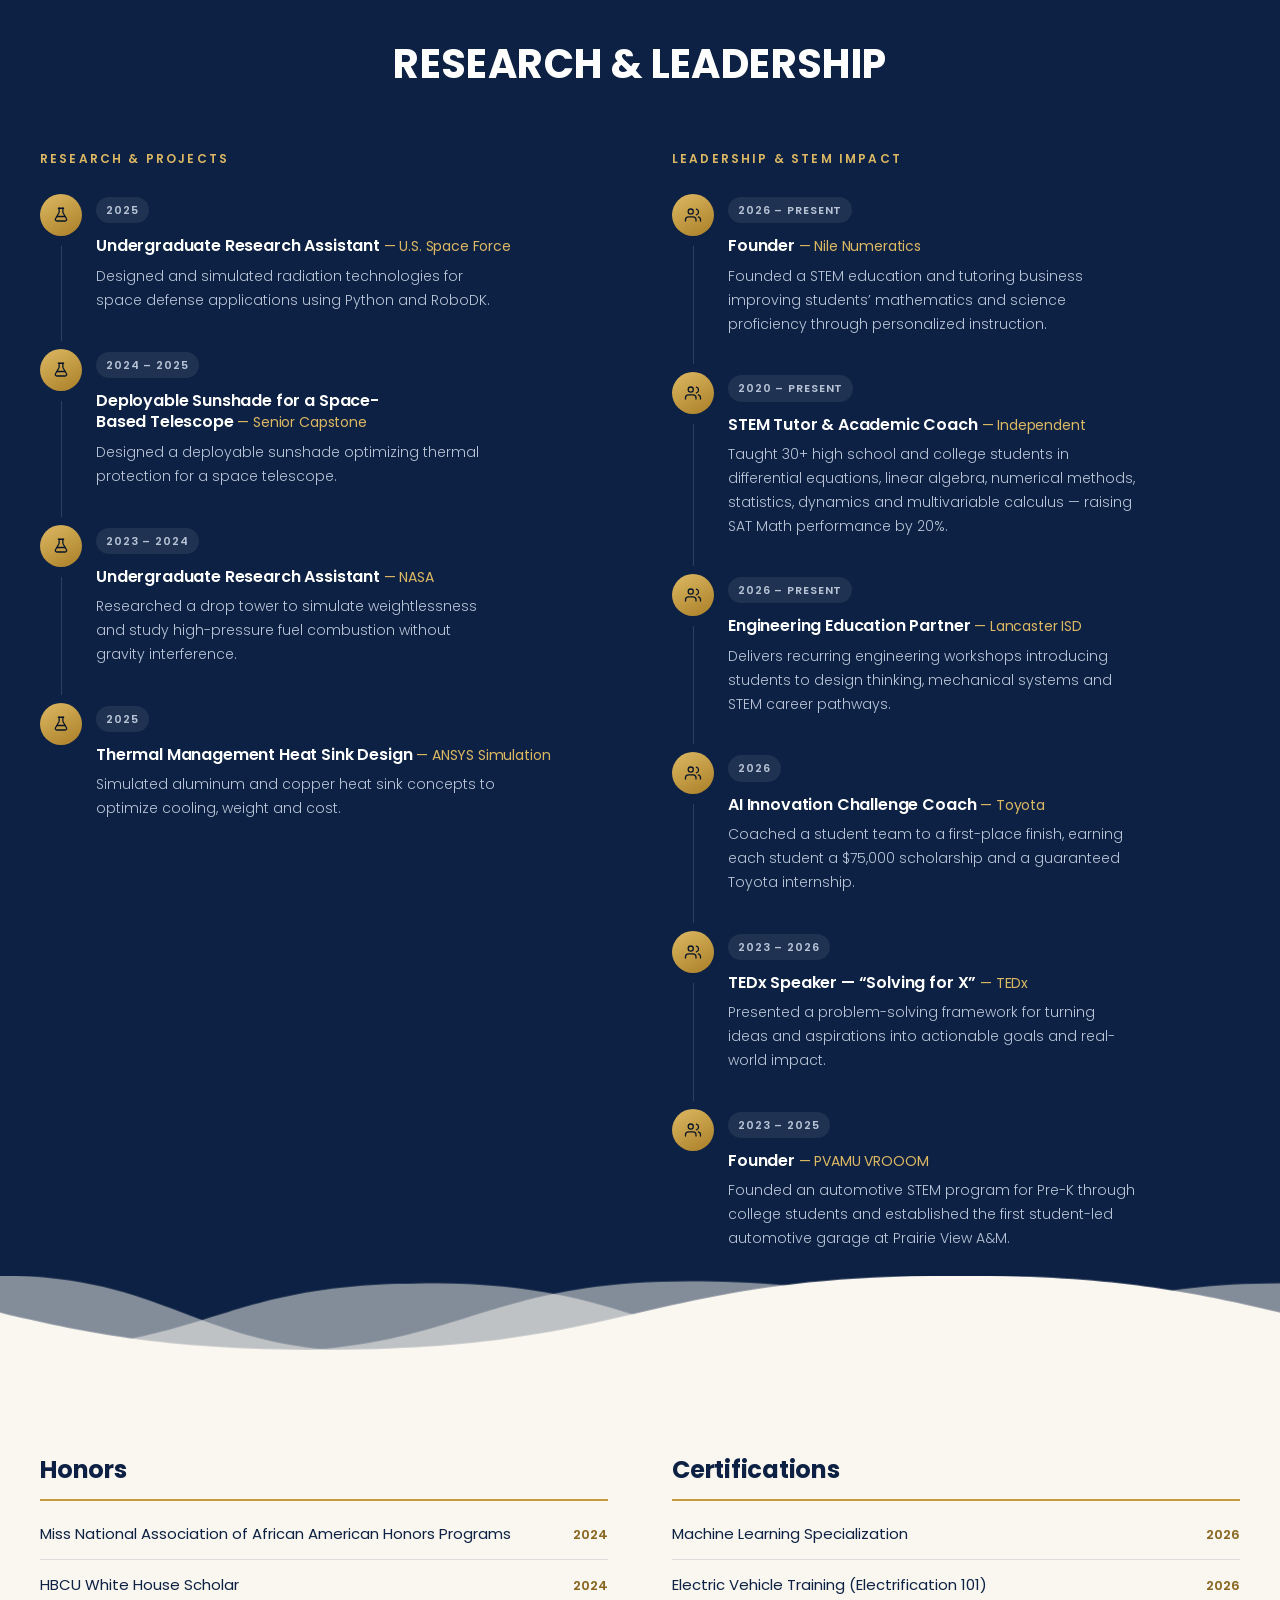
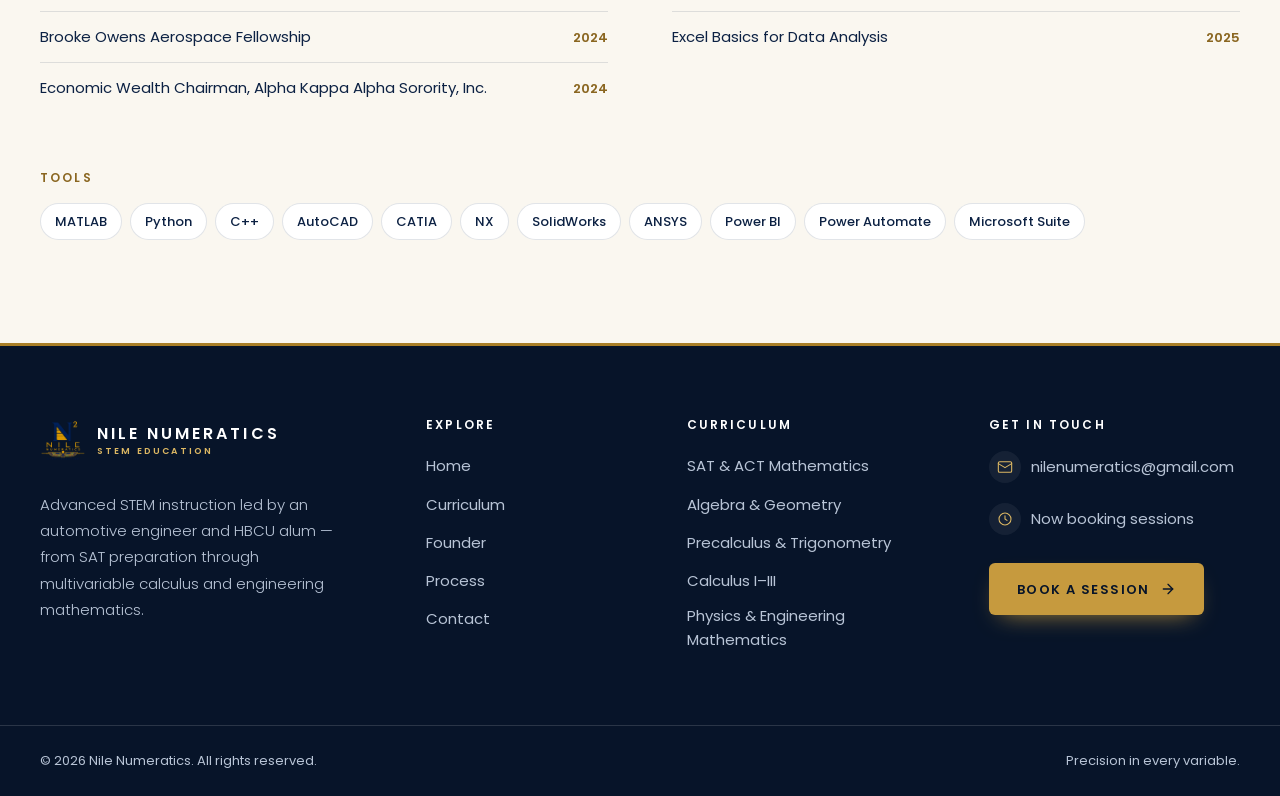
==== commit 2826b61c: "Update" ====
--- a/founder.html
+++ b/founder.html
@@ -8,6 +8,27 @@
   <meta name="theme-color" content="#071429">
   <link rel="canonical" href="https://nilenumeratics.com/founder.html">
   <link rel="icon" href="images/logo-nile-numeratics.png" type="image/png">
+
+  <!-- Link previews (Facebook, LinkedIn, iMessage, WhatsApp, Slack, X).
+       og:image must be an ABSOLUTE url — a relative path resolves against
+       the scraper, not the site, and the preview falls back to whatever
+       image the crawler happens to find first. 1200x630 is the ratio all of
+       them crop toward. -->
+  <meta property="og:type" content="website">
+  <meta property="og:site_name" content="Nile Numeratics">
+  <meta property="og:url" content="https://nilenumeratics.com/founder.html">
+  <meta property="og:title" content="Founder | Nile Numeratics &mdash; Nadia Higgins">
+  <meta property="og:description" content="Nadia Higgins is an automotive engineer, NASA and U.S. Space Force researcher, and founder of Nile Numeratics.">
+  <meta property="og:image" content="https://nilenumeratics.com/images/og-nile-numeratics.jpg">
+  <meta property="og:image:width" content="1200">
+  <meta property="og:image:height" content="630">
+  <meta property="og:image:alt" content="Nile Numeratics — STEM Education">
+
+  <meta name="twitter:card" content="summary_large_image">
+  <meta name="twitter:title" content="Founder | Nile Numeratics &mdash; Nadia Higgins">
+  <meta name="twitter:description" content="Nadia Higgins is an automotive engineer, NASA and U.S. Space Force researcher, and founder of Nile Numeratics.">
+  <meta name="twitter:image" content="https://nilenumeratics.com/images/og-nile-numeratics.jpg">
+
 
   <link rel="preload" href="fonts/poppins-v24-latin-700.woff2" as="font" type="font/woff2" crossorigin>
   <link rel="preload" href="fonts/poppins-v24-latin-regular.woff2" as="font" type="font/woff2" crossorigin>
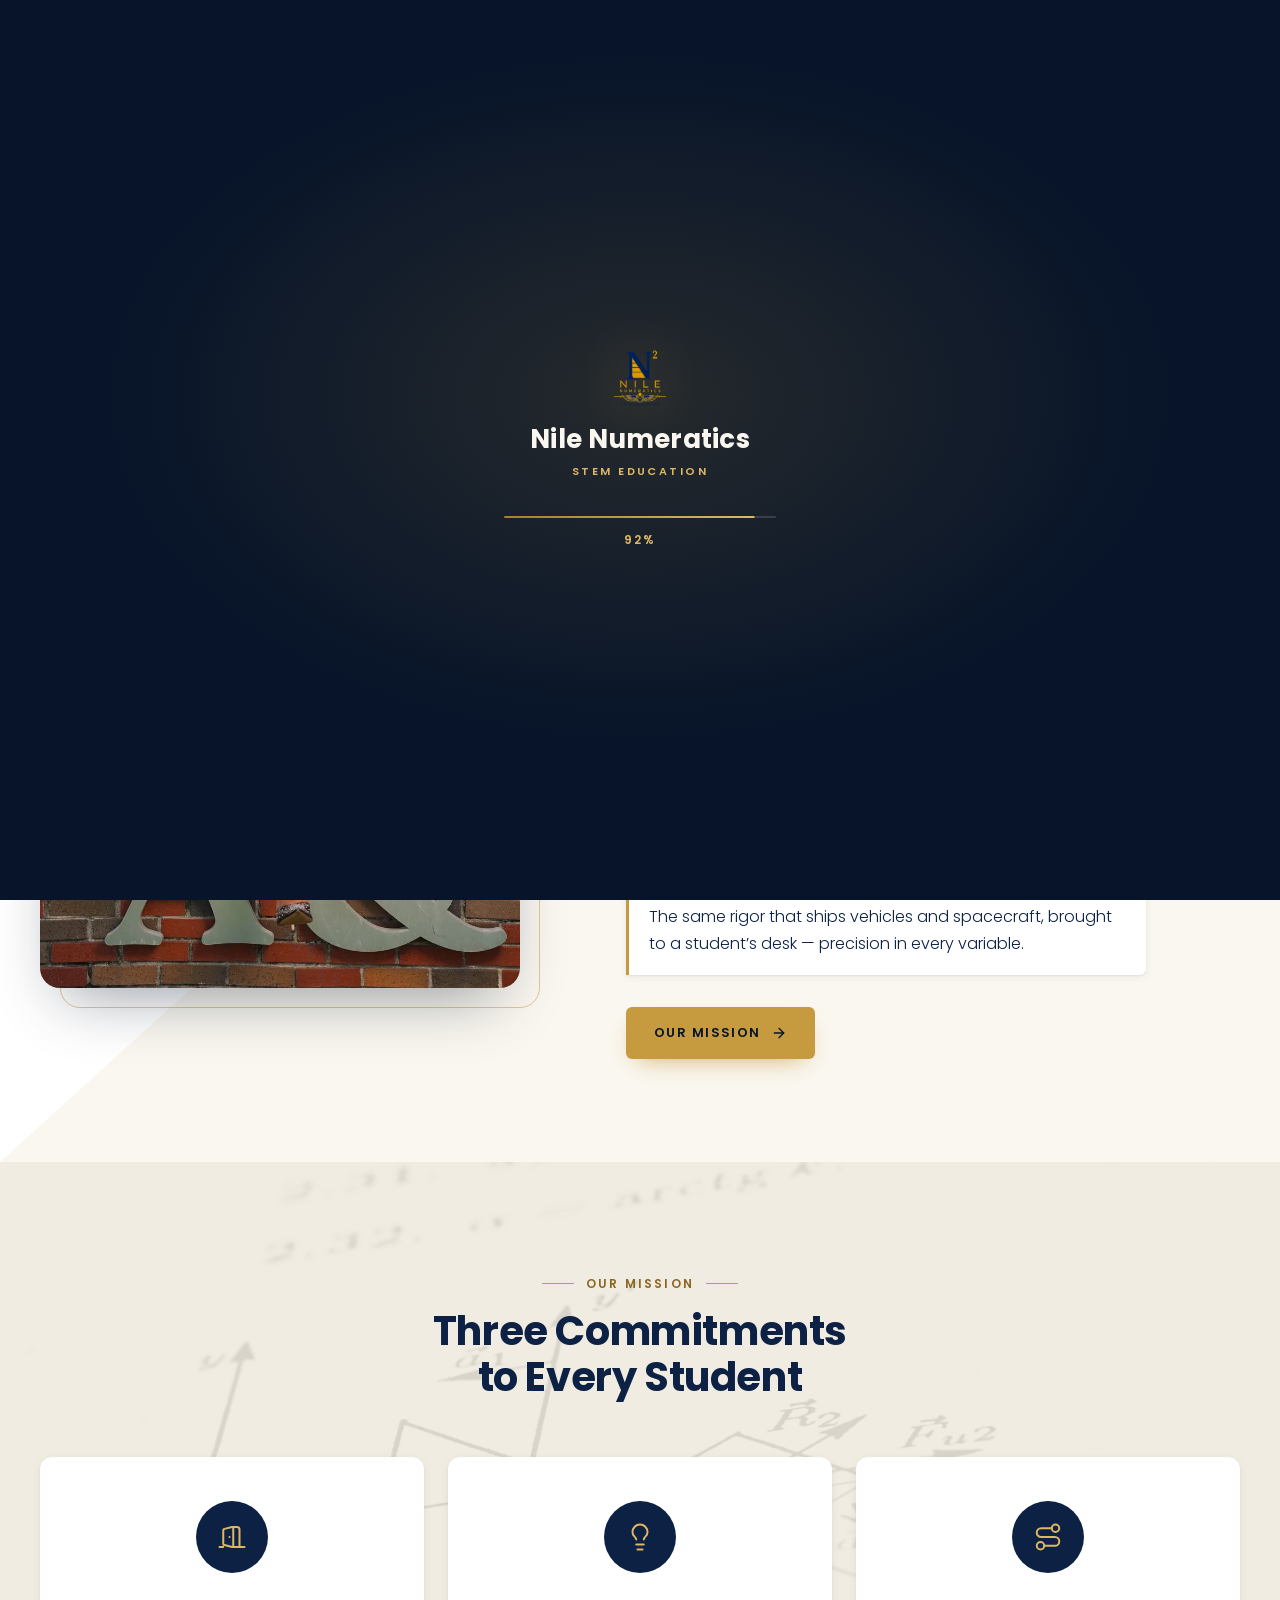
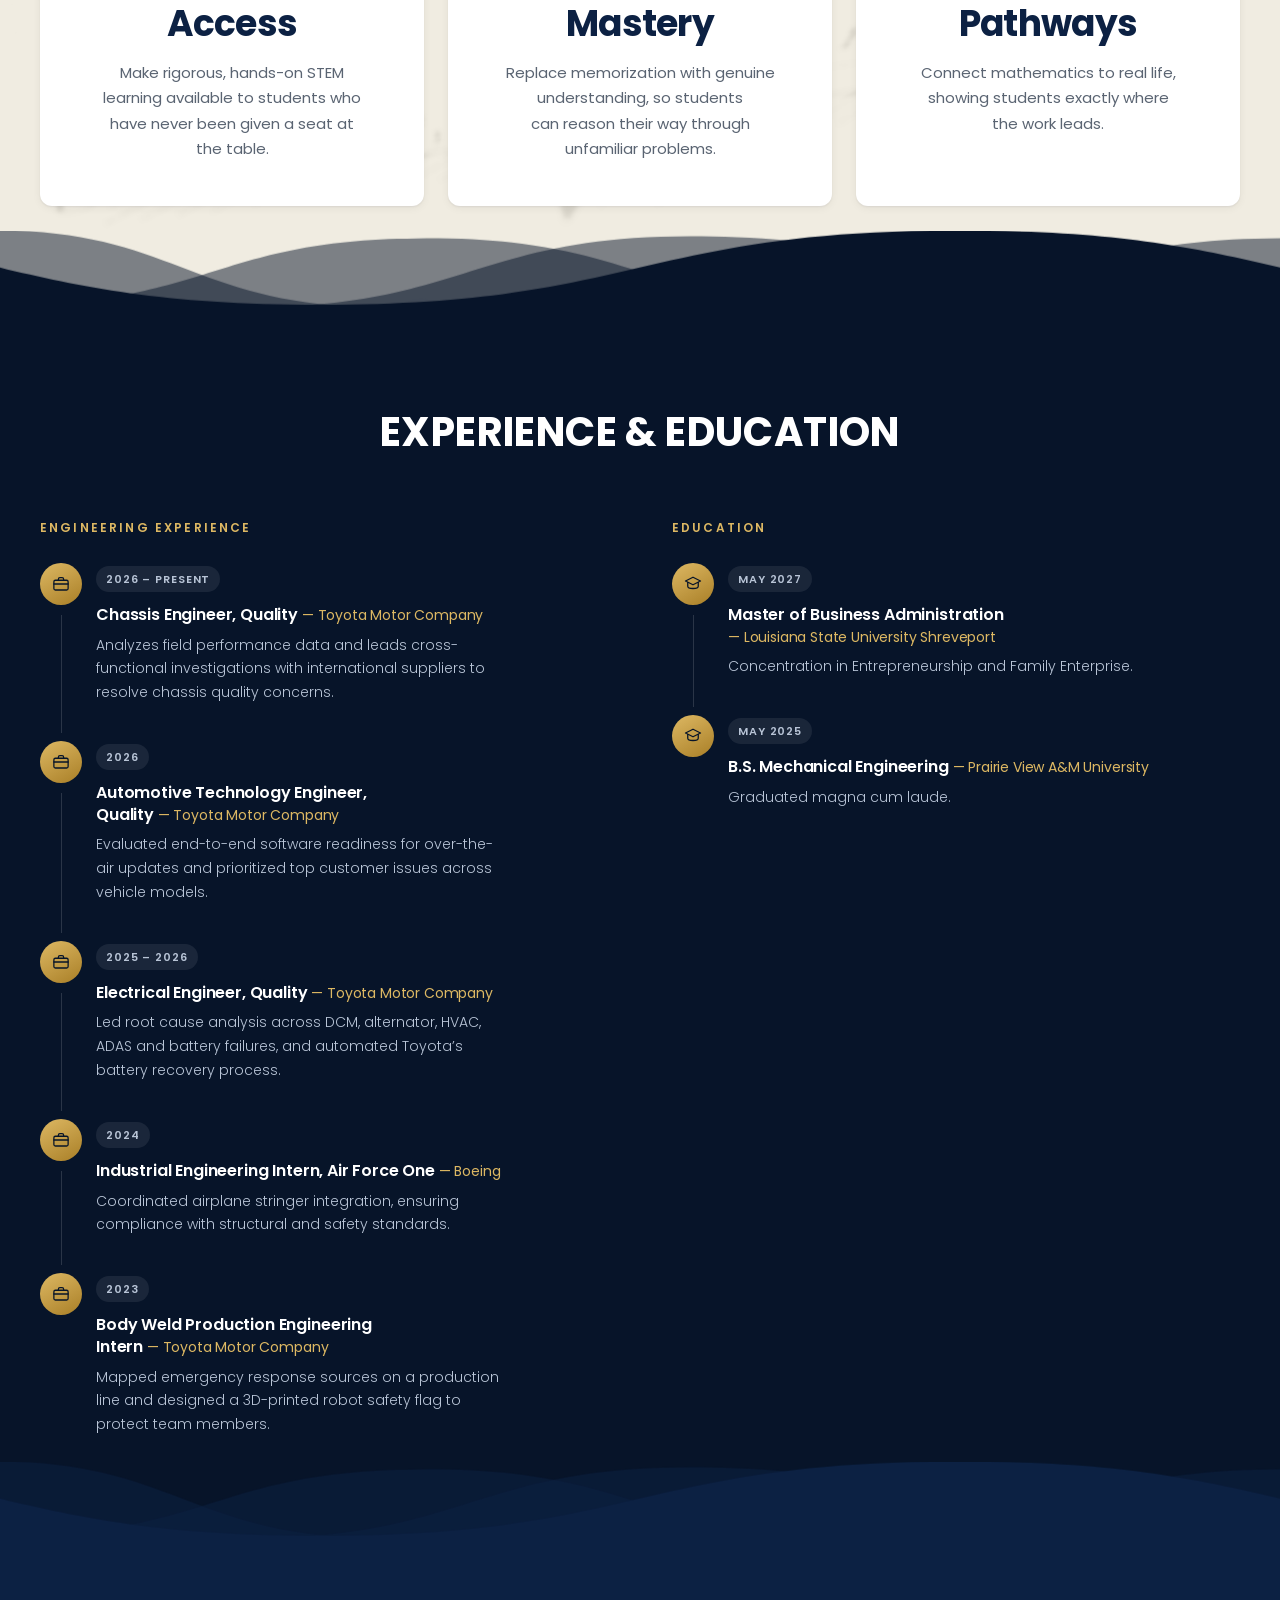
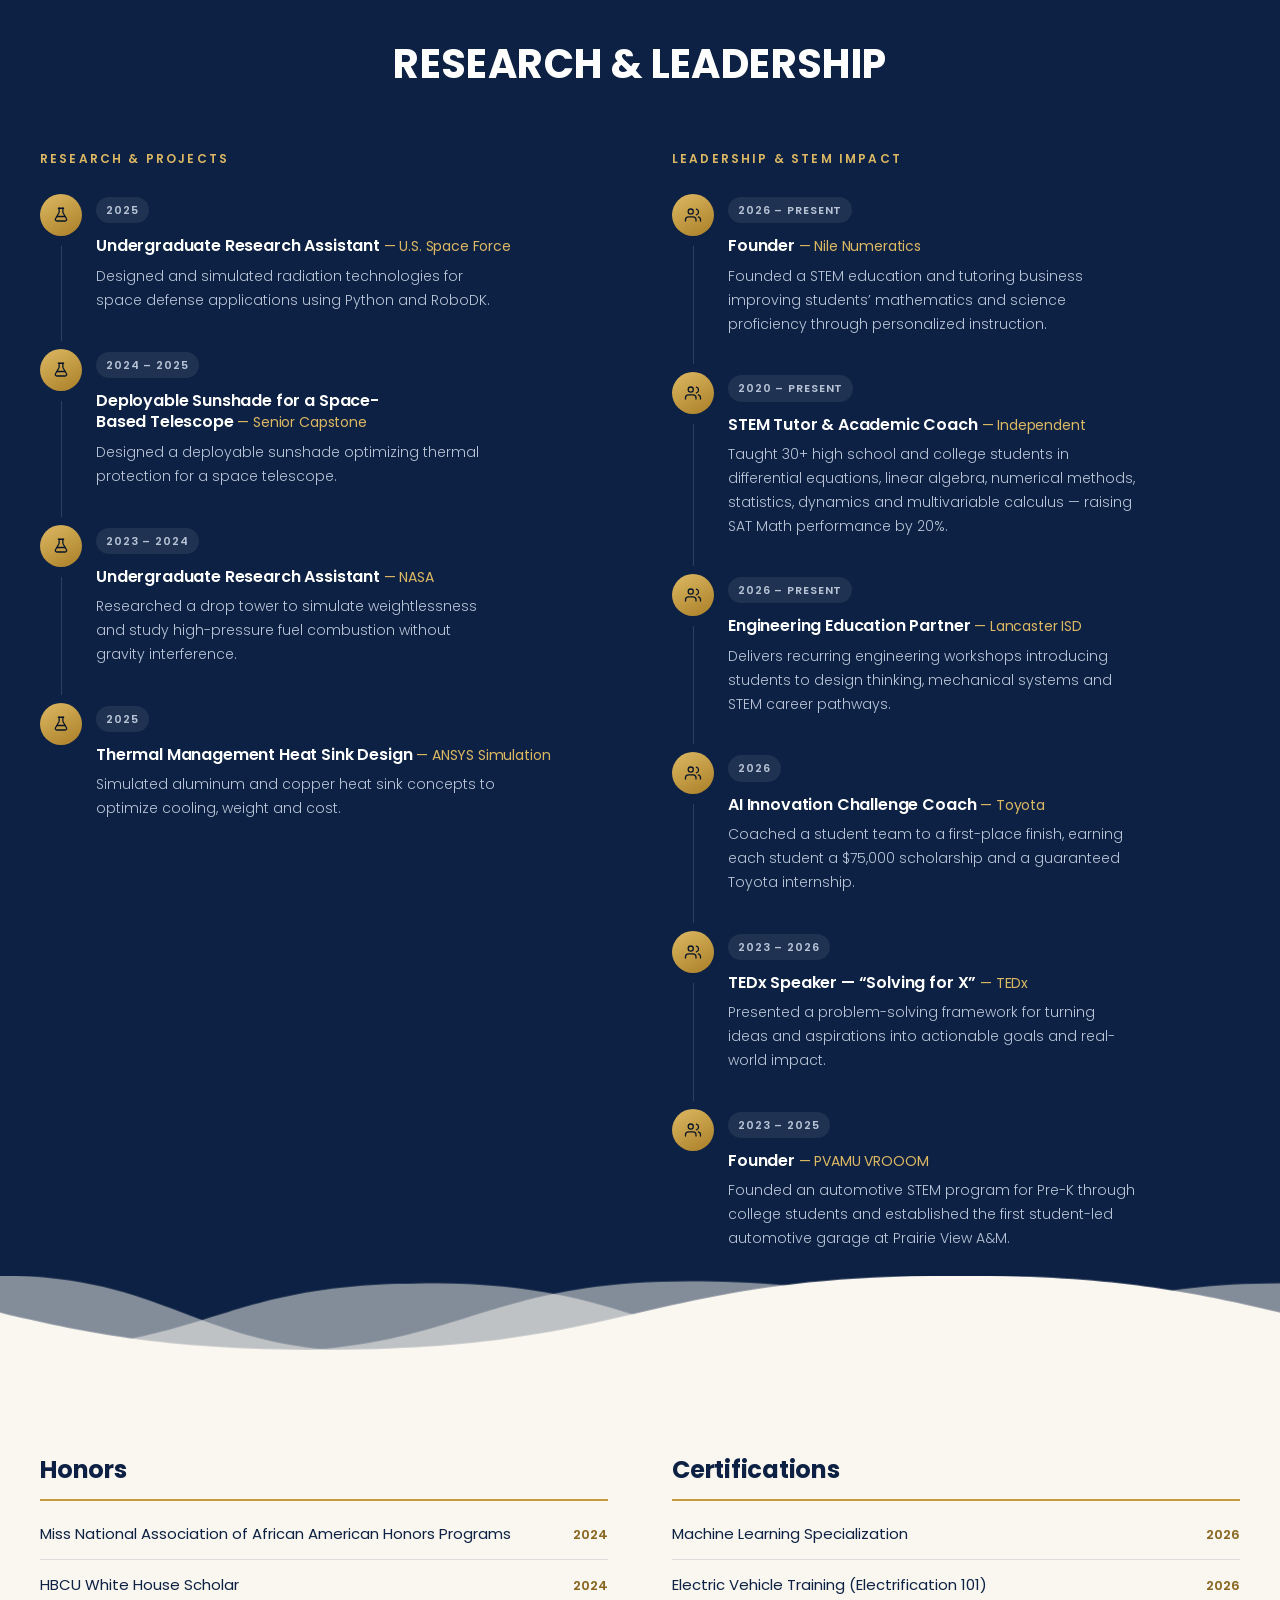
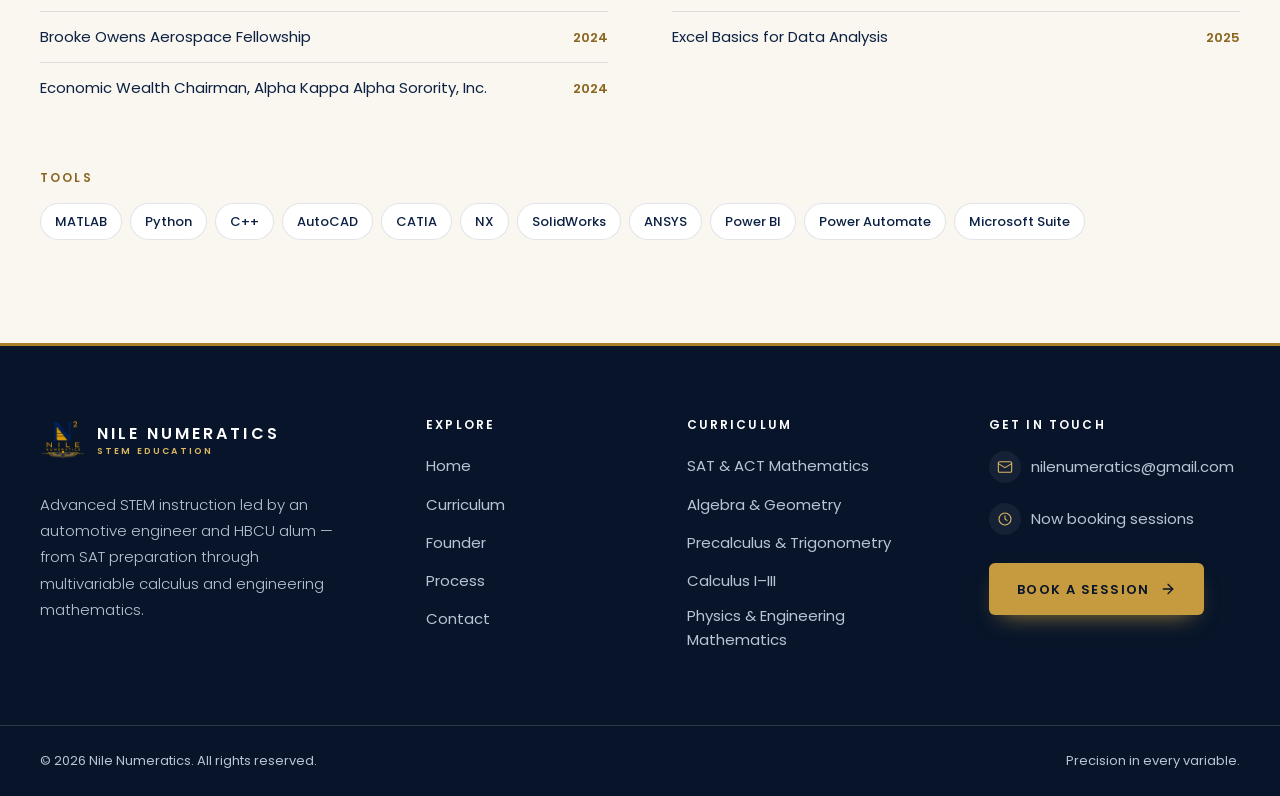
==== commit fa2c368a: "Update" ====
--- a/founder.html
+++ b/founder.html
@@ -145,8 +145,17 @@
           <li><a class="nav__link" href="index.html#hero">Home</a></li>
           <li><a class="nav__link" href="index.html#curriculum">Curriculum</a></li>
           <li class="nav__item nav__item--sub">
-            <a class="nav__link nav__link--sub" href="founder.html" aria-current="page" aria-haspopup="true">Founder<svg class="nav__caret" viewBox="0 0 24 24" fill="none" stroke="currentColor" stroke-width="2.4" stroke-linecap="round" stroke-linejoin="round" aria-hidden="true"><path d="m6 9 6 6 6-6"></path></svg></a>
-            <ul class="subnav" role="list">
+            <!-- The label stays a plain link to the founder page; the caret is a
+                 separate button that only expands the list. Merging the two would
+                 mean a tap could either navigate or expand, and the user cannot
+                 tell which they are about to get. -->
+            <span class="nav__row">
+              <a class="nav__link nav__link--sub" href="founder.html" aria-current="page">Founder</a>
+              <button class="nav__sub-toggle" type="button"
+                      aria-expanded="false" aria-controls="founder-submenu"
+                      aria-label="Show founder page sections"><svg class="nav__caret" viewBox="0 0 24 24" fill="none" stroke="currentColor" stroke-width="2.4" stroke-linecap="round" stroke-linejoin="round" aria-hidden="true"><path d="m6 9 6 6 6-6"></path></svg></button>
+            </span>
+            <ul class="subnav" id="founder-submenu" role="list">
               <li><a class="subnav__link" href="#founder">The Founder</a></li>
               <li><a class="subnav__link" href="#mission">Our Mission</a></li>
               <li><a class="subnav__link" href="#experience">Experience &amp; Education</a></li>
@@ -155,6 +164,7 @@
             </ul>
           </li>
           <li><a class="nav__link" href="index.html#process">Process</a></li>
+          <li><a class="nav__link" href="index.html#contact">Contact</a></li>
         </ul>
         <div class="nav__cta">
           <a class="btn btn--gold" href="#contact">Book a Session</a>
--- a/css/global.css
+++ b/css/global.css
@@ -510,25 +510,57 @@
 
 .nav__link:hover, .nav__link[aria-current] { color: var(--gold-700); }
 
-/* Parent of the submenu: the caret is the visible cue that there is more
-   behind this item. Flex so the arrow sits on the text baseline row rather
-   than forcing the link to a new line. */
-.nav__link--sub {
+/* Label and caret-button share a row. */
+.nav__row {
   display: flex;
   align-items: center;
-  gap: 0.375rem;
-}
+  gap: 0.5rem;
+}
+
+.nav__sub-toggle {
+  display: grid;
+  place-items: center;
+  /* Meets the 44px minimum touch target — the caret glyph alone is far
+     smaller than a thumb. */
+  width: 2.75rem;
+  height: 2.75rem;
+  margin-left: -0.25rem;
+  color: var(--ink);
+  transition: color var(--t-fast);
+}
+
+.nav__sub-toggle:hover { color: var(--gold-700); }
 
 .nav__caret {
-  width: 1em;
-  height: 1em;
+  width: 1.125rem;
+  height: 1.125rem;
   flex-shrink: 0;
   transition: transform var(--t-base);
 }
 
-/* In the mobile drawer the submenu is always open, so the caret points at
-   the list beneath it permanently. */
-.nav__item--sub .nav__caret { transform: rotate(180deg); }
+/* -- Mobile drawer: collapsed until tapped --
+   visibility, not just max-height. Height alone clips the links visually but
+   leaves them focusable, so a keyboard user would tab into a closed menu. */
+.nav__item--sub .subnav {
+  max-height: 0;
+  margin-top: 0;
+  opacity: 0;
+  visibility: hidden;
+  overflow: hidden;
+  border-left-color: transparent;
+  transition: max-height 0.35s var(--ease), opacity 0.25s var(--ease),
+              margin-top 0.35s var(--ease), visibility 0.35s var(--ease);
+}
+
+.nav__item--sub.is-open .subnav {
+  max-height: 22rem;
+  margin-top: 0.5rem;
+  opacity: 1;
+  visibility: visible;
+  border-left-color: var(--hairline);
+}
+
+.nav__item--sub.is-open .nav__caret { transform: rotate(180deg); }
 
 .nav__cta { display: flex; }
 .nav__cta .btn { width: 100%; }
@@ -650,11 +682,27 @@
 
   .subnav__link:hover { background-color: var(--stone); }
 
-  /* Desktop: the caret points down at rest and flips up while the panel is
-     open, so its direction always matches what the menu is about to do. */
+  /* Desktop: hover drives the panel, so the collapse rules above are undone
+     and the caret is purely an indicator. */
+  .nav__item--sub .subnav {
+    max-height: none;
+    overflow: visible;
+    margin-top: 0;
+    border-left-color: transparent;
+  }
+
+  .nav__sub-toggle {
+    width: auto;
+    height: auto;
+    margin-left: 0;
+    /* Nothing to toggle here — the pointer already opens it on hover, and a
+       click that appeared to do nothing would read as broken. */
+    pointer-events: none;
+  }
+
+  .nav__caret { width: 0.875rem; height: 0.875rem; }
+
   .nav__item--sub .nav__caret { transform: none; }
-
-  .nav__caret { width: 0.875rem; height: 0.875rem; }
 
   .nav__item--sub:hover .nav__caret,
   .nav__item--sub:focus-within .nav__caret { transform: rotate(180deg); }
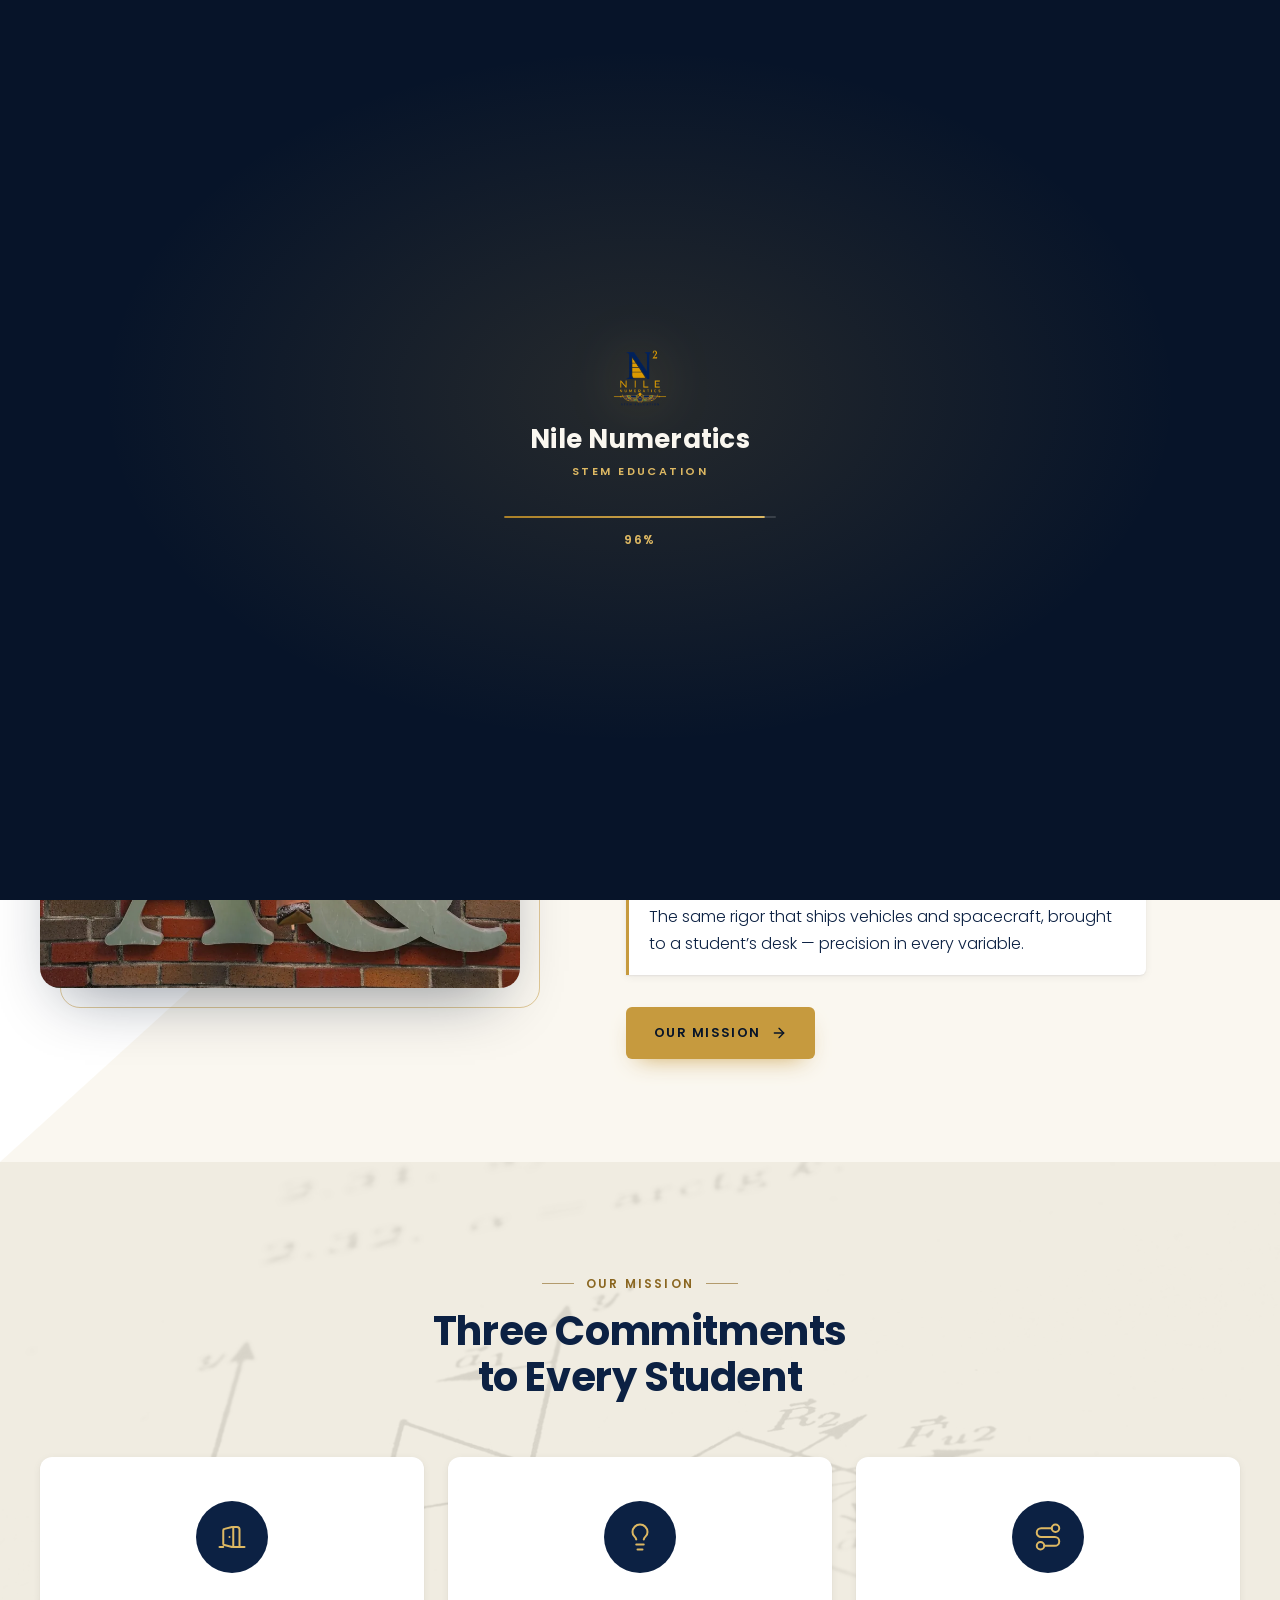
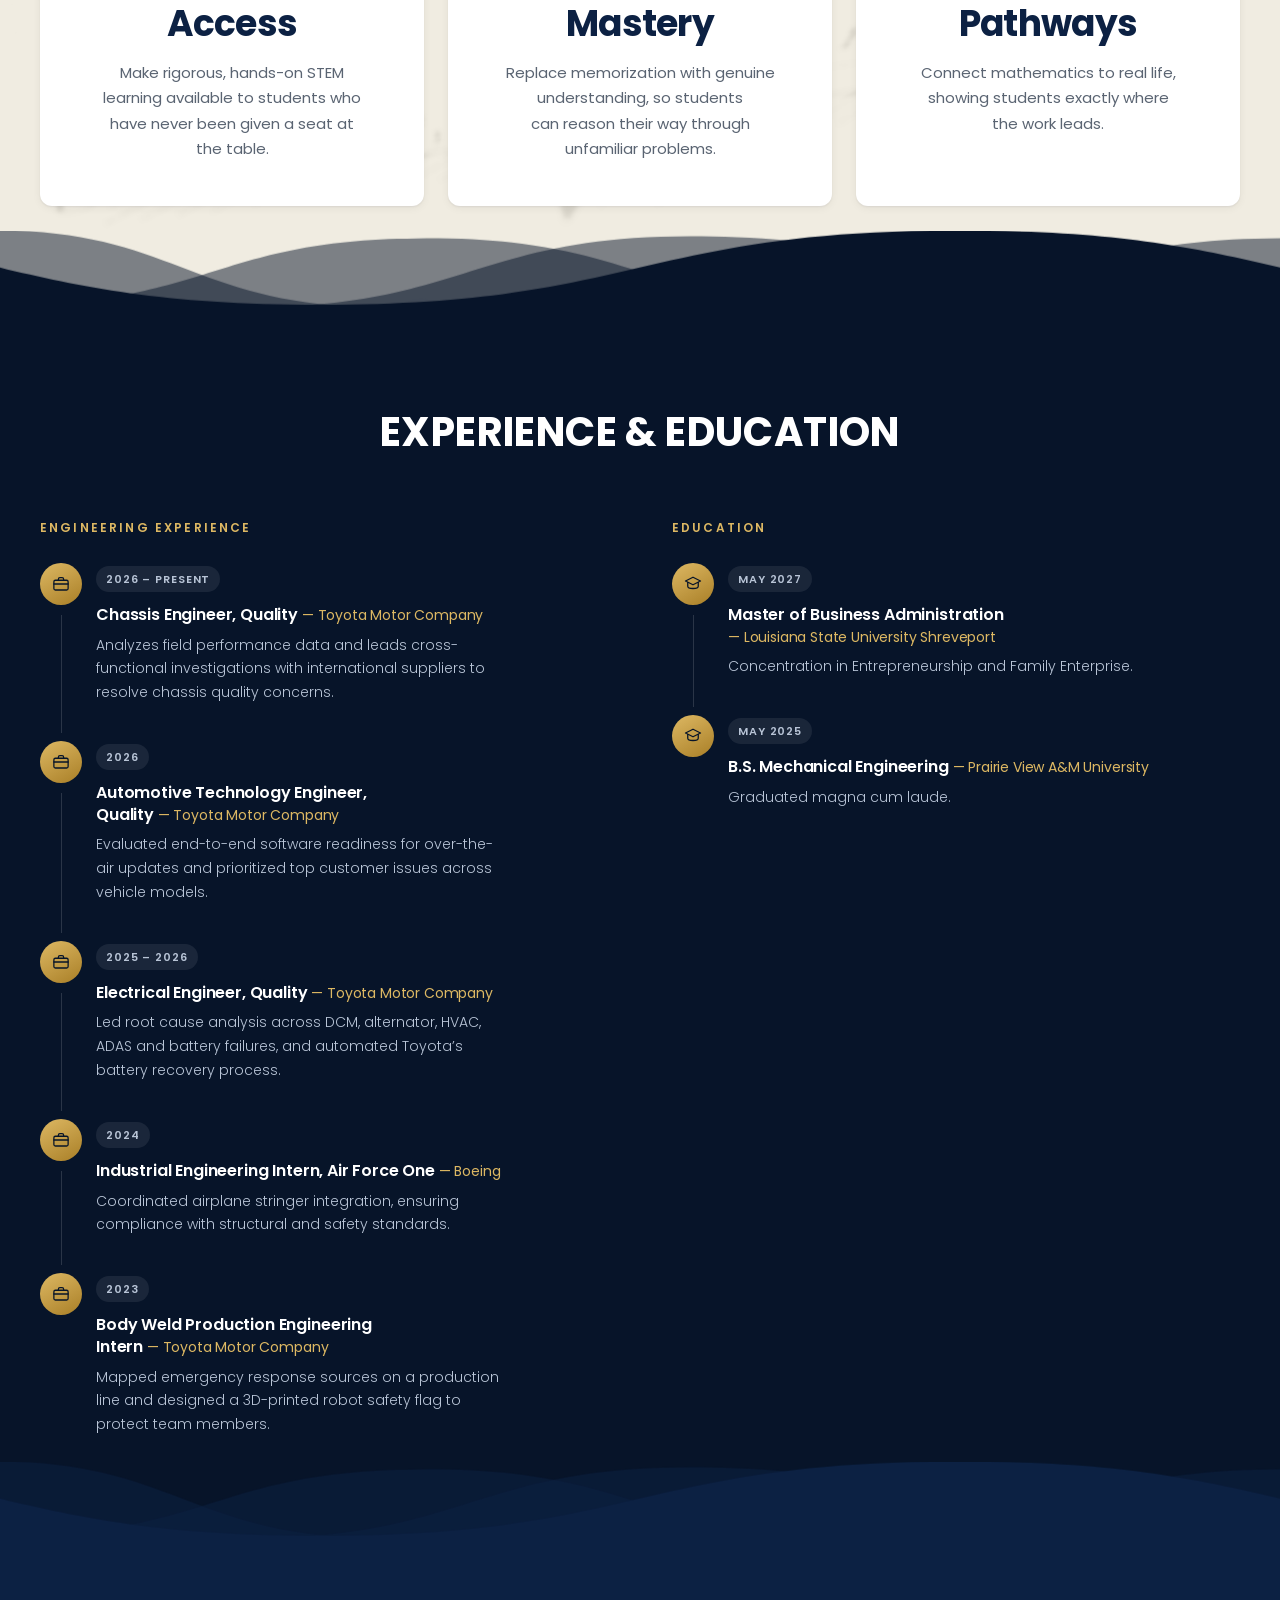
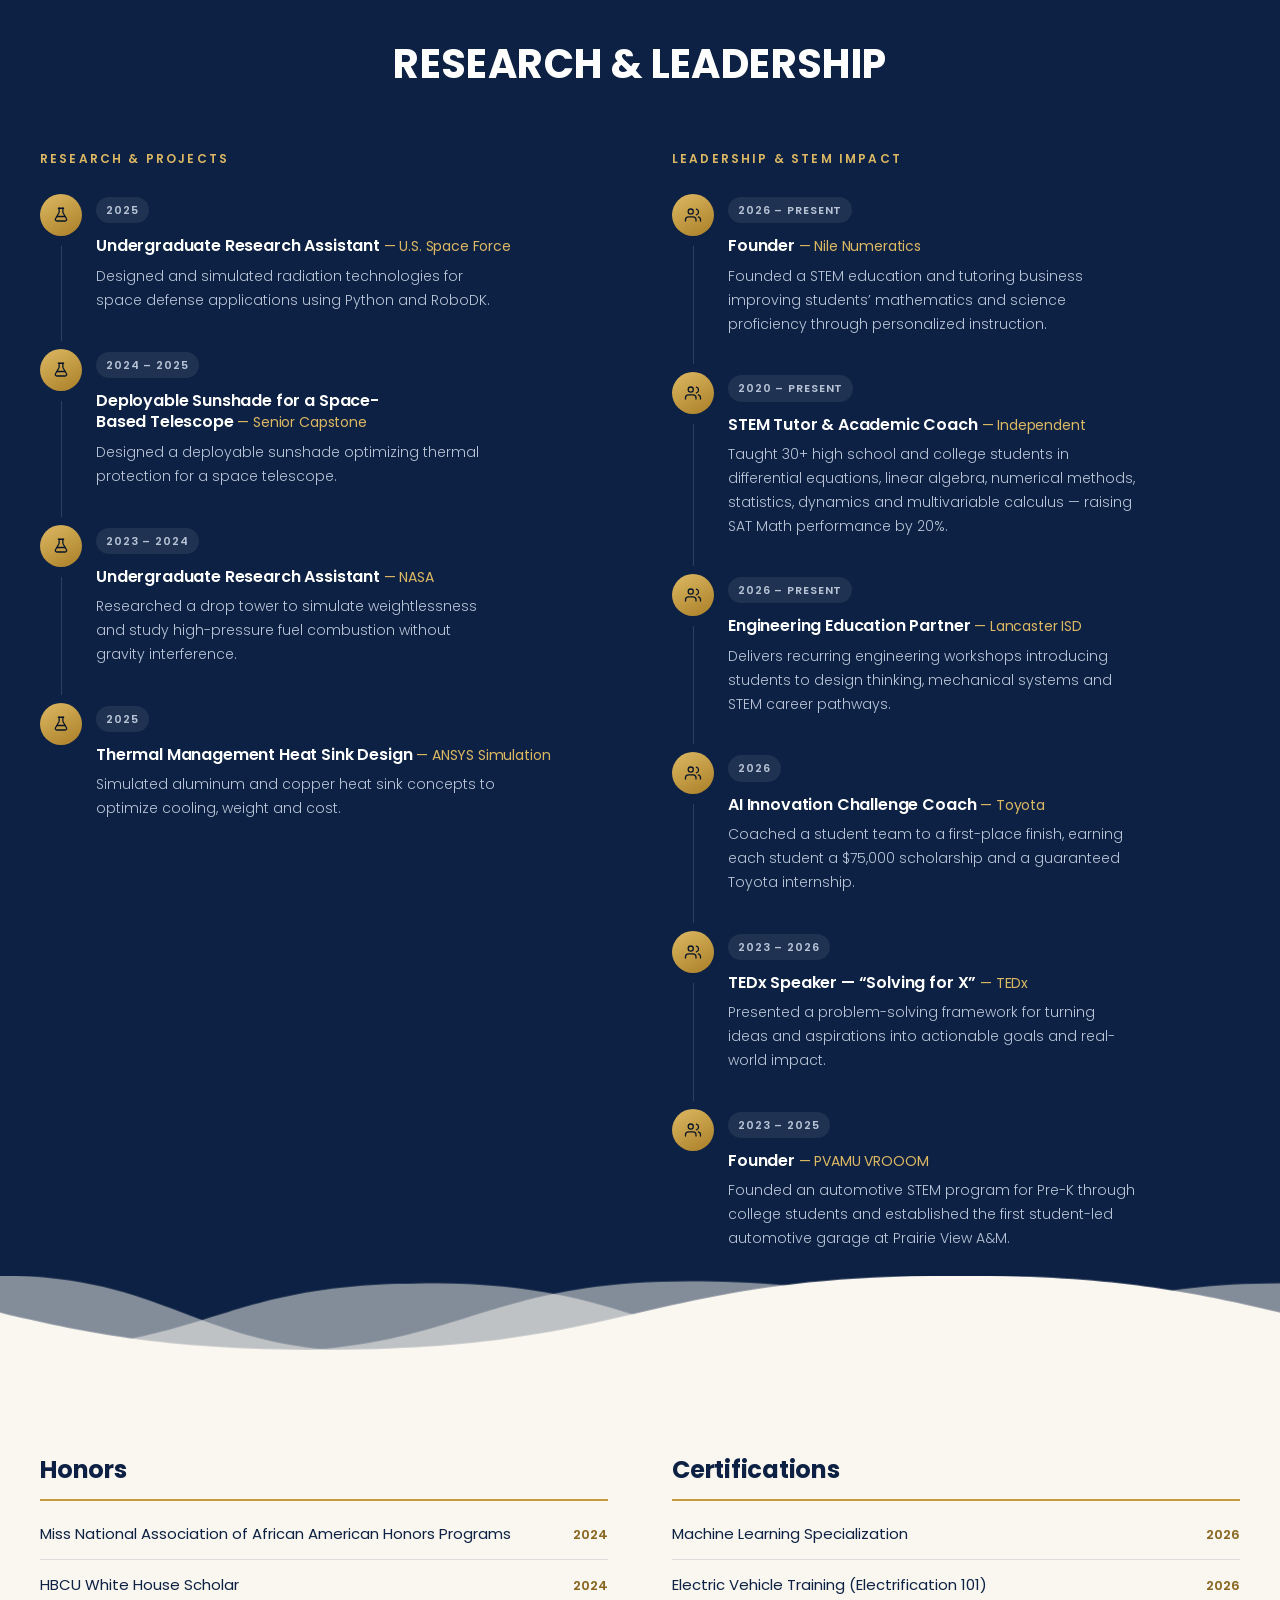
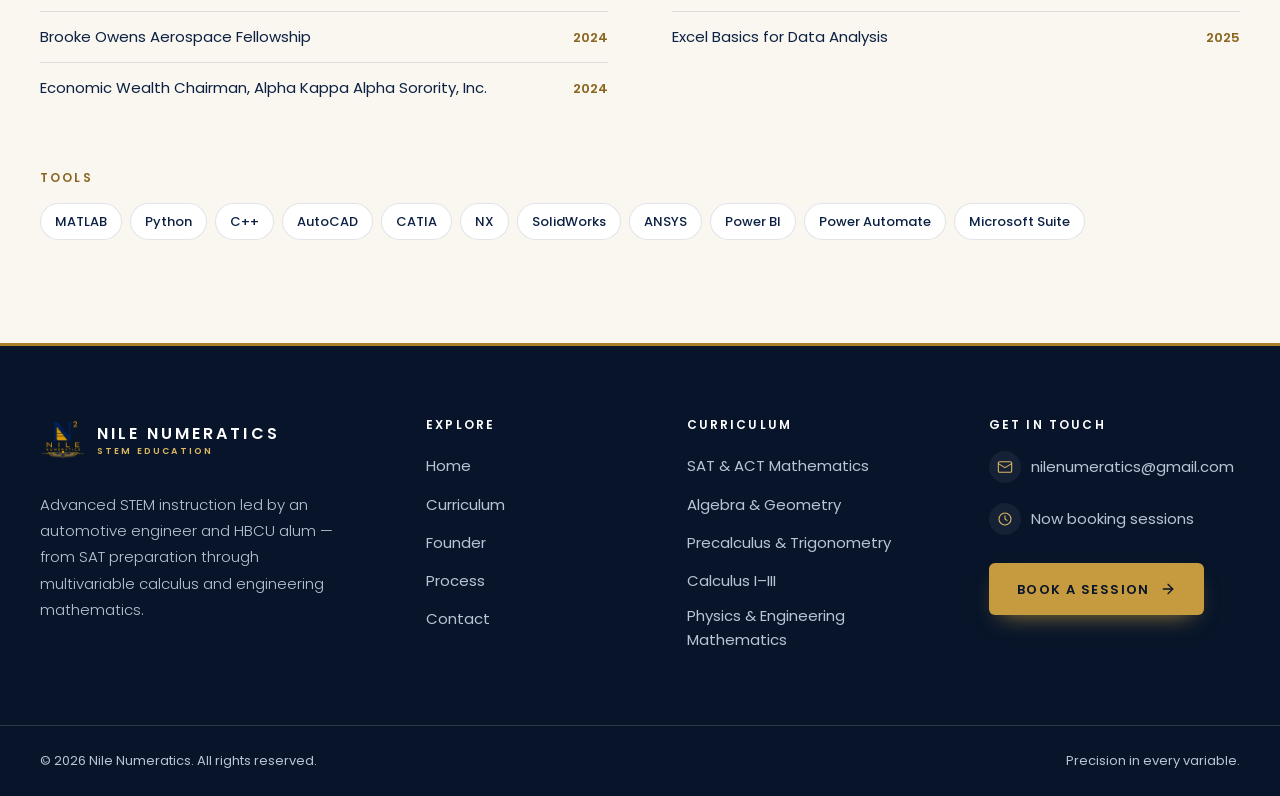
==== commit dfbb3560: "Update" ====
--- a/founder.html
+++ b/founder.html
@@ -164,10 +164,9 @@
             </ul>
           </li>
           <li><a class="nav__link" href="index.html#process">Process</a></li>
-          <li><a class="nav__link" href="index.html#contact">Contact</a></li>
         </ul>
         <div class="nav__cta">
-          <a class="btn btn--gold" href="#contact">Book a Session</a>
+          <a class="btn btn--gold" href="index.html#contact">Book a Session</a>
         </div>
       </nav>
 
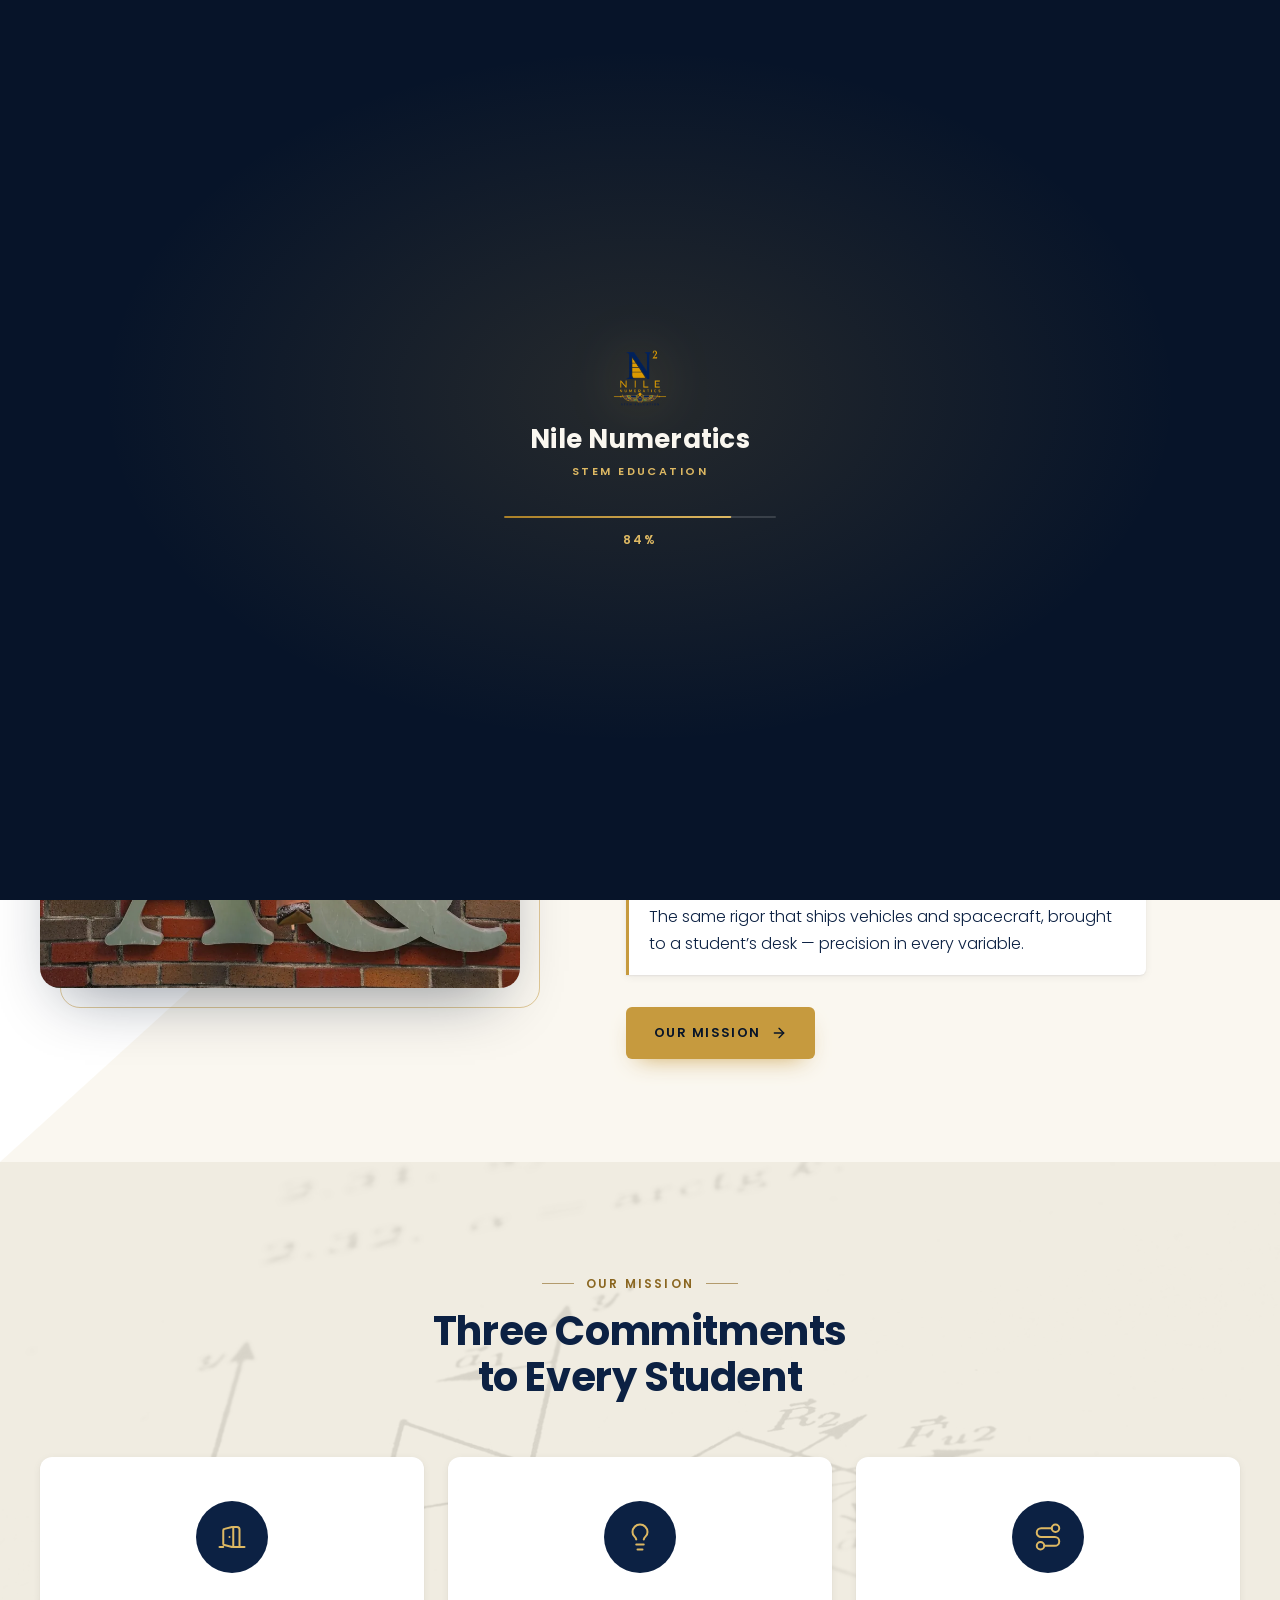
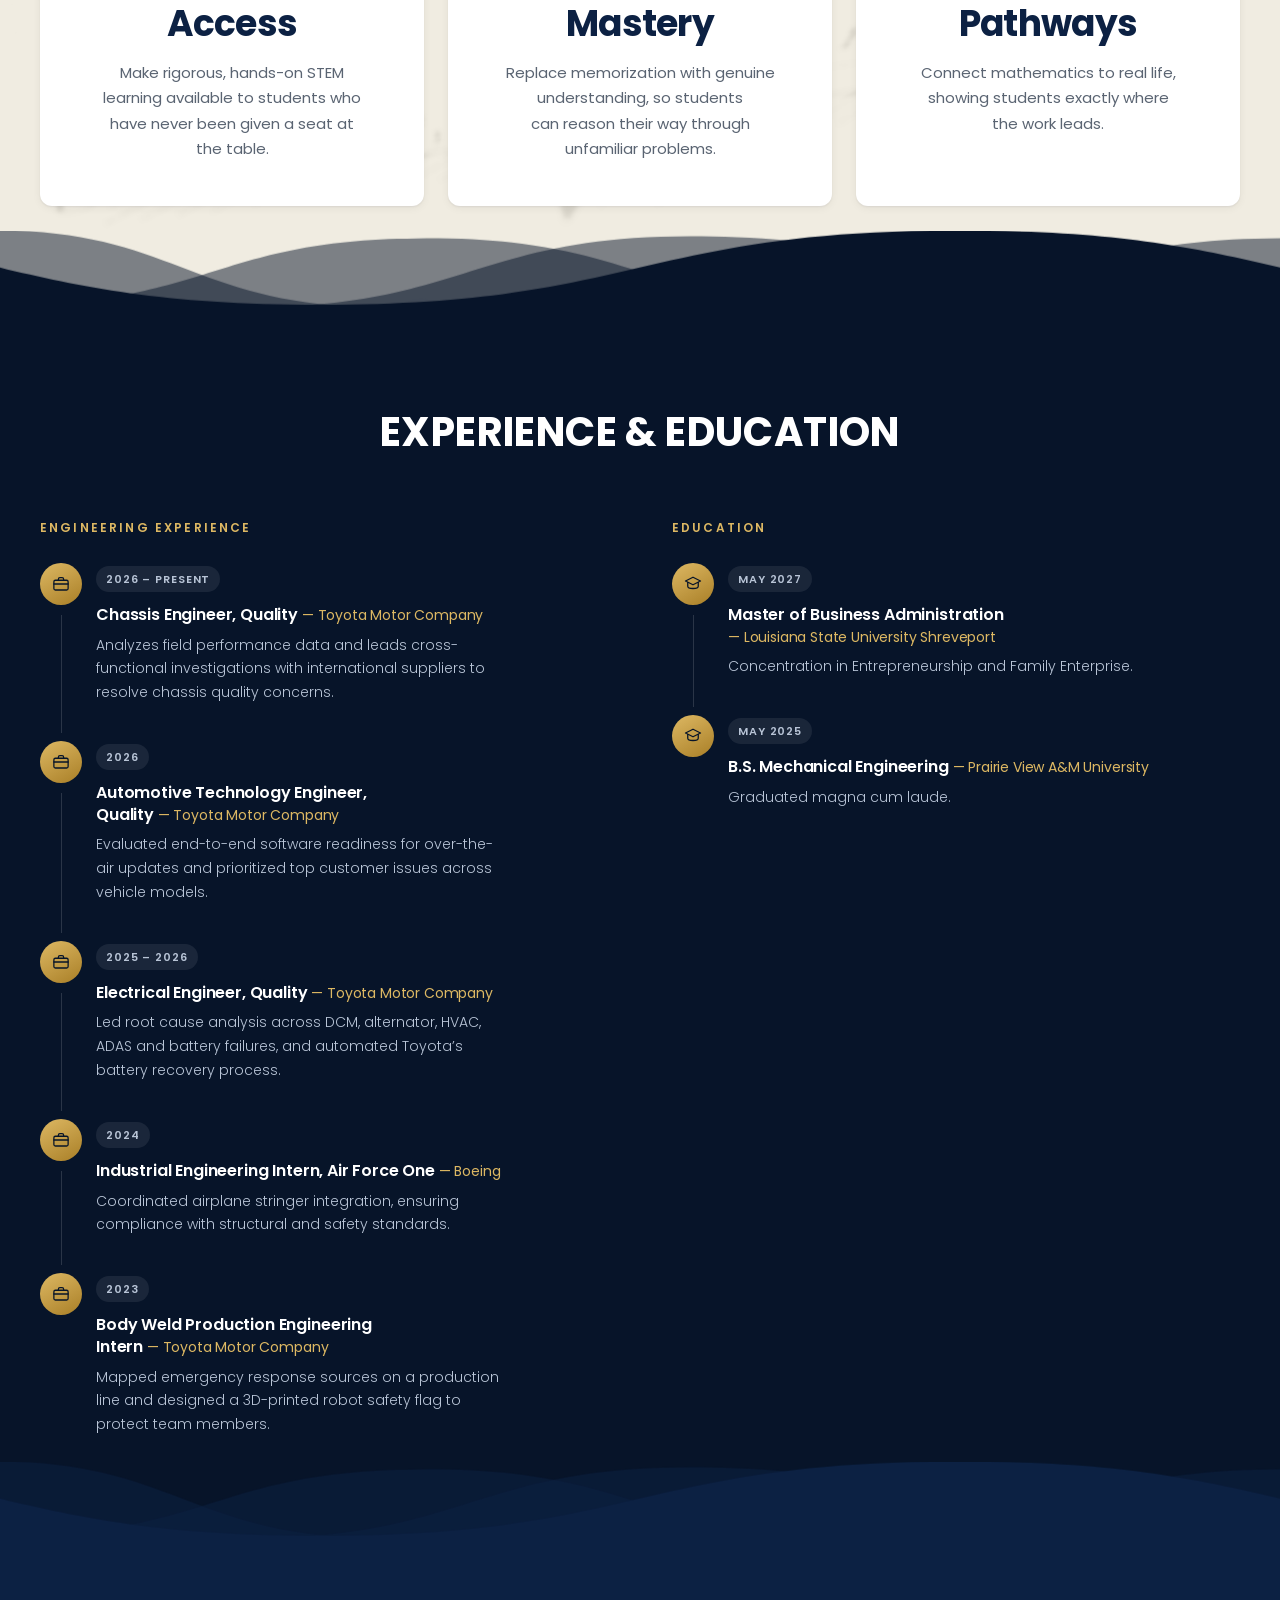
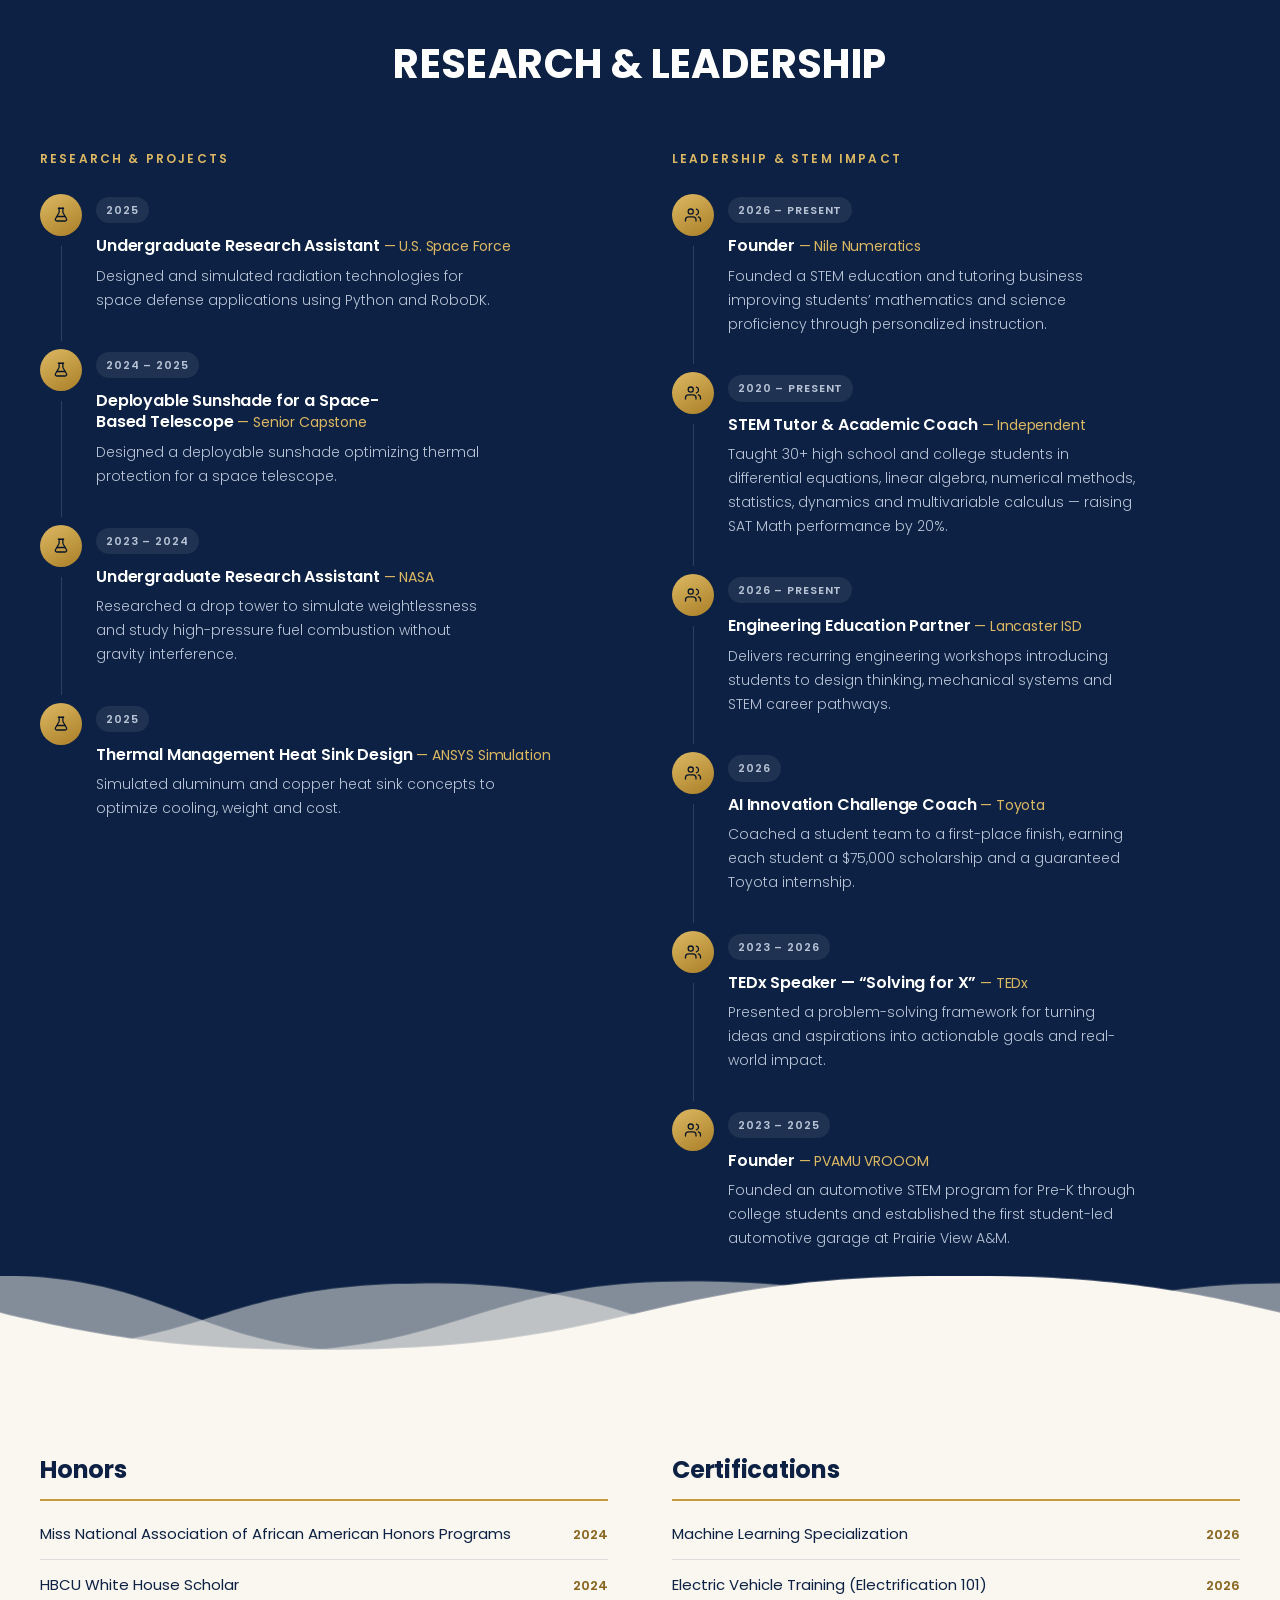
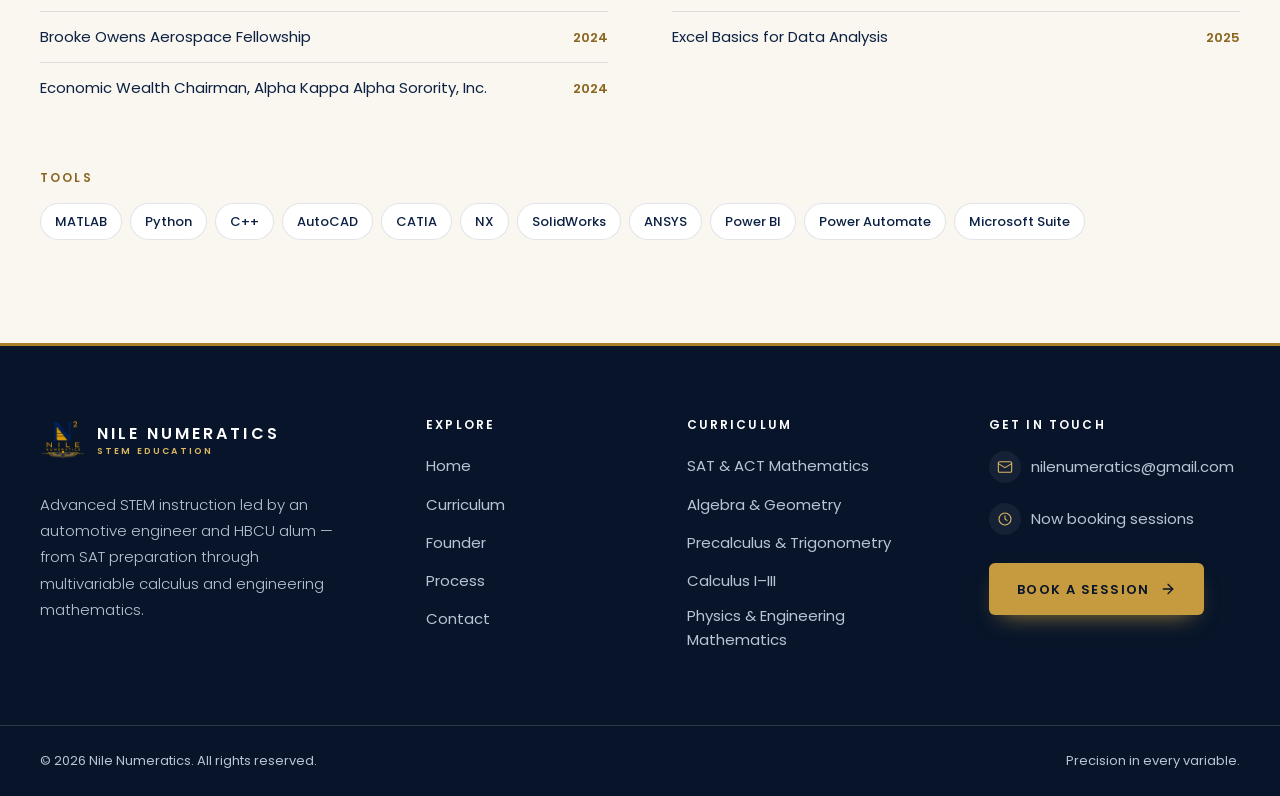
==== commit 6cbc2668: "Update" ====
--- a/founder.html
+++ b/founder.html
@@ -42,22 +42,9 @@
   <link rel="stylesheet" href="css/global.css">
   <link rel="stylesheet" href="css/founder.css">
 
-  <!-- `js` is separate from `is-loading` because it outlives it: scroll-reveal
-       styles hide their content up front, and must only ever do so when there
-       is a script present to reveal it again.
-
-       `is-loading` is added only once per visit. sessionStorage (not local)
-       is deliberate: the curtain should return for a genuinely new visit, but
-       not when moving between pages of the site. Whichever page is landed on
-       first shows it. Wrapped in try/catch because storage access throws
-       outright in some privacy modes — there, the curtain simply shows. -->
-  <script>
-  (function () {
-    var seen = false;
-    try { seen = window.sessionStorage.getItem("nn-intro") === "1"; } catch (e) { seen = false; }
-    document.documentElement.className += seen ? " js" : " js is-loading";
-  }());
-  </script>
+  <!-- Must be synchronous and must stay in <head>: it arms the preloader
+       and the reveal styles before the first paint. See boot.js. -->
+  <script src="boot.js"></script>
 
   <style>
     html.is-loading { background-color: #071429; }
@@ -673,111 +660,6 @@
     </svg>
   </button>
 
-  <!-- ==========================================================
-       PRELOADER PROGRESS
-       Inline and un-deferred on purpose: the counter has to start the
-       moment the markup above it is parsed, which is earlier than any
-       deferred file would run. It is small enough to stay here.
-       ========================================================== -->
-  <script>
-  (function () {
-    "use strict";
-
-    var root  = document.documentElement;
-    var el    = document.getElementById("preloader");
-    var fill  = document.getElementById("preloader-fill");
-    var pct   = document.getElementById("preloader-pct");
-    if (!el || !fill || !pct) { root.className = root.className.replace(/\bis-loading\b/, ""); return; }
-
-    /* Curtain not armed this visit — drop the markup and do nothing else. */
-    if (!/\bis-loading\b/.test(root.className)) {
-      if (el.parentNode) { el.parentNode.removeChild(el); }
-      return;
-    }
-
-    var MIN_MS  = 2200;   /* Floor, so the climb is watchable even on a warm cache. */
-    var MAX_MS  = 8000;   /* Ceiling: one hung asset must never trap the visitor. */
-    var HOLD_MS = 420;    /* Beat at 100% before the curtain lifts. */
-    var EASE    = 0.075;  /* Lower = lazier glide toward the target. */
-
-    var start    = Date.now();
-    var shown    = 0;     /* What the bar is currently displaying. */
-    var settled  = false;
-    var pageDone = false;
-
-    /* --------------------------------------------------------------
-       Real progress: every <img> on the page plus the window load
-       event, which covers the stylesheets, fonts and this script.
-       -------------------------------------------------------------- */
-    var imgs   = [].slice.call(document.images);
-    var total  = imgs.length + 1;
-    var done   = 0;
-
-    var tally = function () { done++; };
-
-    imgs.forEach(function (img) {
-      if (img.complete) { tally(); return; }
-      img.addEventListener("load",  tally, { once: true });
-      img.addEventListener("error", tally, { once: true });   /* A 404 is still resolved. */
-    });
-
-    window.addEventListener("load", function () { pageDone = true; tally(); });
-
-    /* --------------------------------------------------------------
-       Paint loop. The target is the LOWER of two limits — how much has
-       actually loaded, and how far through MIN_MS we are. Assets pace
-       the bar on a slow connection; the clock paces it on a fast one,
-       which is what stops a warm cache from pinning the bar at 96 and
-       then just waiting out the floor. Capped below 100 either way
-       until the page is genuinely finished.
-       -------------------------------------------------------------- */
-    var tick = function () {
-      var elapsed = Date.now() - start;
-      var real    = (done / total) * 100;
-      var pace    = (elapsed / MIN_MS) * 100;
-      var timeout = elapsed >= MAX_MS;
-      var ready   = (pageDone || timeout) && elapsed >= MIN_MS;
-
-      var target = ready ? 100 : Math.min(real, pace, 96);
-      shown += (target - shown) * EASE;                 /* Ease toward the target. */
-      if (target - shown < 0.4) { shown = target; }     /* Snap out the last sliver. */
-
-      var value = Math.round(shown);
-      fill.style.transform = "scaleX(" + (shown / 100) + ")";
-      pct.textContent = value;
-      el.setAttribute("aria-valuenow", value);
-
-      if (value >= 100 && ready) { reveal(); return; }
-      window.requestAnimationFrame(tick);
-    };
-
-    /* --------------------------------------------------------------
-       Lift the curtain: drop .is-loading so the hero animations that
-       were parked at frame zero start now rather than having played
-       out behind the overlay, then bin the node once it has faded.
-       -------------------------------------------------------------- */
-    function reveal() {
-      if (settled) { return; }
-      settled = true;
-
-      window.setTimeout(function () {
-        el.classList.add("is-done");
-        root.className = root.className.replace(/\bis-loading\b/, "");
-
-        /* Remember it ran, so the rest of the visit skips it. */
-        try { window.sessionStorage.setItem("nn-intro", "1"); } catch (err) {}
-
-        /* Timer rather than transitionend: reduced-motion collapses the
-           transition to ~0ms and the event may never arrive. */
-        window.setTimeout(function () {
-          if (el.parentNode) { el.parentNode.removeChild(el); }
-        }, 900);
-      }, HOLD_MS);
-    }
-
-    window.requestAnimationFrame(tick);
-  }());
-  </script>
 
   <script defer src="main.js"></script>
 </body>
